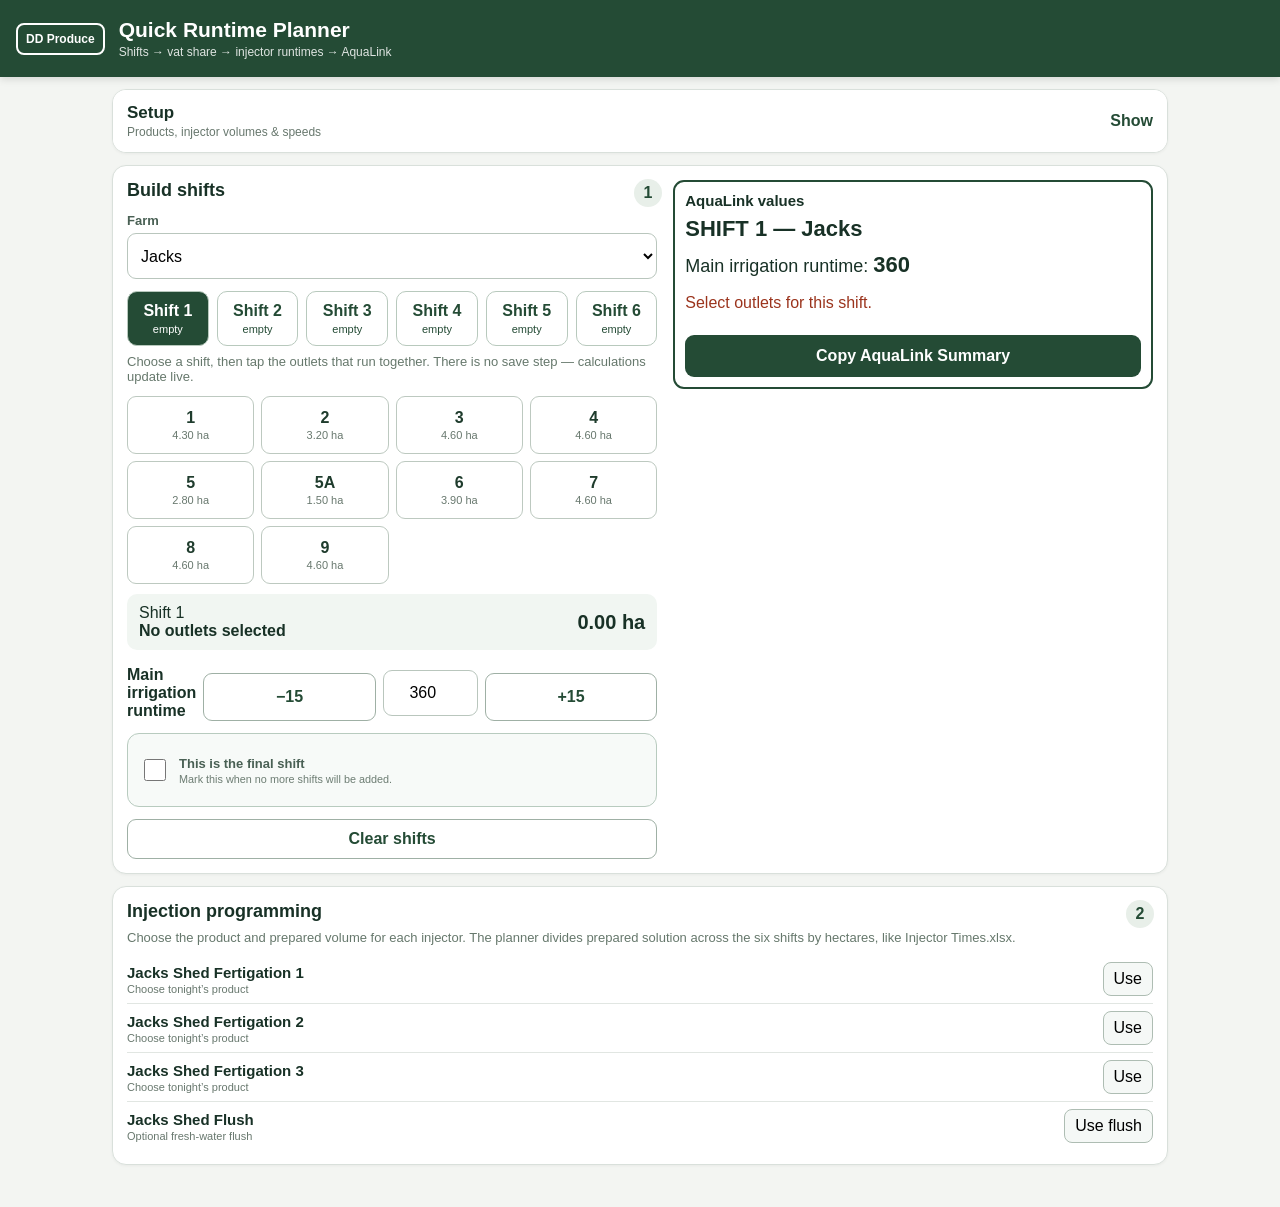
==== index.html @ 6bbe1c38 "Add files via upload" ====
<!doctype html><html lang="en"><head><meta charset="utf-8"><meta name="viewport" content="width=device-width,initial-scale=1,viewport-fit=cover"><meta name="theme-color" content="#244B35"><title>Quick Runtime Planner — Excel Shift Build 1</title><link rel="stylesheet" href="quick.css"></head><body>
<header><div class="brand">DD Produce</div><div><h1>Quick Runtime Planner</h1><p>Shifts → vat share → injector runtimes → AquaLink</p></div></header><main>
<section class="card setupCard"><button id="setupToggle" class="setupToggle"><span><strong>Setup</strong><small>Products, injector volumes & speeds</small></span><b>Show</b></button><div id="setupPanel" class="setupPanel"><div class="setupProducts"><h2>Products</h2><p class="hint">Add products once, then choose them on any injector.</p><div id="productSetup"></div><button id="addProduct" class="secondary">+ Add product</button></div><h2>Injectors</h2><p class="hint">Physical injector settings. Product can be changed for tonight without changing the injector.</p><div id="setupInjectors"></div></div></section>
<section class="card plannerCard"><div class="step">1</div><div class="outletPane"><h2>Build shifts</h2><label>Farm</label><select id="farm"></select><div id="shiftTabs" class="shiftTabs"></div><p class="hint">Choose a shift, then tap the outlets that run together. There is no save step — calculations update live.</p><div id="outlets" class="outlets"></div><div id="shiftSummary" class="shiftSummary"></div><div class="irrigationCtl"><b>Main irrigation runtime</b><button id="rtMinus" class="secondary">−15</button><input id="rtInput" type="number" min="0" step="15" value="360"><button id="rtPlus" class="secondary">+15</button></div><div class="finalShiftCtl"><label><input id="finalShiftCheck" type="checkbox"><span><b>This is the final shift</b><small id="finalShiftText">Mark this when no more shifts will be added.</small></span></label></div><button id="clearShifts" class="secondary" style="margin-top:12px">Clear shifts</button></div><aside class="inlineResult"><h3>AquaLink values</h3><div id="result"></div><button id="copy" class="primary">Copy AquaLink Summary</button></aside></section>
<section class="card"><div class="step">2</div><h2>Injection programming</h2><p class="hint">Choose the product and prepared volume for each injector. The planner divides prepared solution across the six shifts by hectares, like Injector Times.xlsx.</p><div id="injectors"></div><div id="injectionOrderBox" class="injectionOrderBox"></div></section>
</main><script src="quick.js"></script></body></html>
---- quick.css ----
*{box-sizing:border-box}body{margin:0;background:#f3f5f2;color:#183126;font-family:-apple-system,BlinkMacSystemFont,"Segoe UI",sans-serif;font-size:16px}header{background:#244b35;color:white;padding:18px max(16px,env(safe-area-inset-left));display:flex;gap:14px;align-items:center;position:sticky;top:0;z-index:5;box-shadow:0 2px 8px #0002}.brand{border:2px solid #fff;border-radius:8px;padding:7px 8px;font-weight:800;font-size:12px;white-space:nowrap}h1{font-size:21px;margin:0}header p{margin:3px 0 0;opacity:.85;font-size:12px}main{max-width:620px;margin:auto;padding:12px 12px calc(30px + env(safe-area-inset-bottom))}.card{background:white;border:1px solid #d9e0db;border-radius:14px;padding:14px;margin-bottom:12px;box-shadow:0 1px 3px #0000000c;position:relative}.step{position:absolute;right:13px;top:13px;width:28px;height:28px;border-radius:50%;display:grid;place-items:center;background:#e8efe9;color:#244b35;font-weight:800}.card h2{font-size:18px;margin:0 38px 12px 0}label{display:block;font-size:13px;font-weight:700;margin:8px 0 5px;color:#496054}select,input,button{font:inherit}select,input{width:100%;min-height:46px;border:1px solid #b9c6bd;border-radius:9px;background:#fff;padding:9px}.outlets{display:grid;grid-template-columns:repeat(4,1fr);gap:7px;margin-top:12px}.outlet{min-height:58px;border:1px solid #bdc9c0;background:#fff;border-radius:9px;padding:5px 2px;font-weight:800;color:#1f3c2d}.outlet small{display:block;font-size:11px;font-weight:500;color:#68786e;margin-top:2px}.outlet.on{background:#244b35;color:white;border-color:#244b35}.outlet.on small{color:#dbe6df}.total{margin-top:11px;background:#f0f5f1;border-radius:9px;padding:10px;display:grid;grid-template-columns:1fr minmax(180px,240px);gap:10px;align-items:center}.total>div:first-child{display:grid;grid-template-columns:1fr auto;gap:2px 8px}.total span{font-size:12px}.total strong{grid-row:2}.total b{grid-row:1/3;grid-column:2;align-self:center;font-size:18px}.runtimeCompact{border-left:1px solid #d5dfd8;padding-left:10px}.runtimeMini{display:grid;grid-template-columns:44px 1fr 44px;gap:4px;margin-top:3px}.runtimeMini select{min-height:38px;padding:5px}.runtimeMini button{border:1px solid #b9c6bd;background:#f7f9f7;border-radius:8px;font-weight:700;min-height:38px}.hint{font-size:13px;color:#66786c;margin:-4px 0 10px}.inj{border-top:1px solid #e1e6e2;padding:12px 0}.inj:first-child{border-top:0}.injHead{display:flex;justify-content:space-between;align-items:center;gap:10px}.injHead strong{font-size:16px}.toggle{width:auto;min-height:38px;padding:7px 12px;border:1px solid #aebdb3;background:#f5f8f6;border-radius:8px}.toggle.on{background:#244b35;color:#fff}.injBody{display:none}.inj.active .injBody{display:block}.two{display:grid;grid-template-columns:1fr 1fr;gap:8px}.calc{margin-top:9px;background:#f1f5f2;border-radius:9px;padding:10px;font-size:13px}.calc strong{font-size:17px}.warning{color:#9b341d}.result{border:2px solid #244b35}.aquaHead{font-size:17px;font-weight:800;margin-bottom:8px}.aquaLine{display:grid;grid-template-columns:1fr auto;gap:6px;padding:9px 0;border-top:1px solid #dce4de}.aquaLine:first-of-type{border-top:0}.aquaLine b{font-size:18px}.primary,.secondary{width:100%;min-height:48px;border-radius:9px;margin-top:9px;font-weight:800}.primary{background:#244b35;color:#fff;border:0}.secondary{background:#fff;color:#244b35;border:1px solid #9fb0a5}@media(max-width:390px){main{padding-left:8px;padding-right:8px}.card{padding:12px}.outlets{grid-template-columns:repeat(4,1fr);gap:5px}.total{grid-template-columns:1fr}.runtimeCompact{border-left:0;border-top:1px solid #d5dfd8;padding:8px 0 0}.two{grid-template-columns:1fr}}

.orderTitle{margin-top:10px;padding-top:10px;border-top:1px solid #dce4de;font-size:13px;font-weight:800;color:#496054}.orderRow{display:grid;grid-template-columns:28px 1fr 40px 40px;gap:6px;align-items:center;padding:6px 0}.orderRow>b{width:28px;height:28px;border-radius:50%;display:grid;place-items:center;background:#244b35;color:#fff}.orderRow span{font-weight:750}.orderRow small{display:block;font-size:11px;font-weight:500;color:#68786e;margin-top:1px}.orderRow button{min-height:38px;border:1px solid #b9c6bd;background:#f7f9f7;border-radius:8px;font-size:20px;font-weight:800;color:#244b35}.orderRow button:disabled{opacity:.25}

.aquaTable{width:100%;border-collapse:collapse;margin-top:8px}.aquaTable th,.aquaTable td{padding:9px 5px;border-top:1px solid #dce4de;text-align:left}.aquaTable th{font-size:12px;color:#66786c}.aquaTable td.num,.aquaTable th.num{text-align:right;font-weight:800}.aquaTable td.num{font-size:18px}.aquaTable small{display:block;color:#68786e;margin-top:2px}.aquaNote{font-size:12px;color:#66786c;margin:8px 0 0}
.setupCard{padding:0;overflow:hidden}.setupToggle{width:100%;border:0;background:#fff;padding:13px 14px;display:flex;justify-content:space-between;align-items:center;text-align:left;color:#183126}.setupToggle span{display:flex;flex-direction:column}.setupToggle strong{font-size:17px}.setupToggle small{font-size:12px;color:#68786e;margin-top:2px}.setupToggle b{color:#244b35}.setupPanel{display:none;border-top:1px solid #e1e6e2;padding:14px}.setupPanel.open{display:block}.setupInj{padding:10px 0;border-top:1px solid #e1e6e2}.setupInj:first-of-type{border-top:0}.setupInj>strong{font-size:15px}.setupInj input,.setupInj select{min-height:42px}.flushOnly .calc{color:#496054}.inj input[readonly]{background:#f2f5f2;color:#53665a}
.inlineResult{margin-top:10px;border:2px solid #244b35;border-radius:11px;padding:10px}.inlineResult h3{font-size:15px;margin:0 0 7px}.inlineResult .primary,.inlineResult .secondary{min-height:42px;margin-top:7px}.inlineResult .aquaTable td,.inlineResult .aquaTable th{padding:7px 4px}

/* Build 6: iPad split view + prepared-vat allocation */
.vatPlan{margin-top:10px;border:1px solid #d5dfd8;border-radius:10px;padding:10px;background:#f8faf8}.vatPlanHead{display:flex;justify-content:space-between;gap:10px;align-items:baseline}.vatPlanHead strong{font-size:14px}.vatPreparedSummary{font-size:12px;font-weight:700;color:#496054}.vatOutlets{display:grid;grid-template-columns:repeat(5,1fr);gap:5px;margin-top:8px}.vatOutlet{min-height:46px;border:1px solid #bdc9c0;background:#fff;border-radius:8px;font-weight:800;color:#1f3c2d;padding:4px 2px}.vatOutlet small{display:block;font-size:9px;font-weight:500;color:#68786e}.vatOutlet.on{background:#244b35;color:#fff;border-color:#244b35}.vatOutlet.on small{color:#dbe6df}.vatHelp{font-size:11px;color:#68786e;margin:7px 0 0}.outletPane>.secondary{min-height:40px;margin-top:8px}
@media(min-width:760px){main{max-width:1080px}.plannerCard{display:grid;grid-template-columns:minmax(0,1.05fr) minmax(360px,.95fr);gap:16px;align-items:start}.plannerCard .step{left:calc(50% - 6px);right:auto}.outletPane{min-width:0}.inlineResult{margin-top:0;position:sticky;top:92px;min-width:0}.inlineResult .aquaTable td.num{font-size:16px}.inlineResult .orderRow{grid-template-columns:28px 1fr 38px 38px}.outlets{grid-template-columns:repeat(4,1fr)}}
@media(max-width:520px){.vatOutlets{grid-template-columns:repeat(4,1fr)}}

/* Build 7: compact injector cards + working prepared-vat state */
.inj{padding:9px 0}.injHead strong{font-size:15px}.injBody{padding-top:4px}.injBody label{font-size:11px;margin:4px 0 3px}.injBody select,.injBody input{min-height:36px;padding:5px 8px;font-size:14px}.injBody .two{gap:6px}.injBody .calc{margin-top:6px;padding:7px 9px;line-height:1.3}.injBody .calc strong{font-size:15px}.injBody .calc span{font-size:11px;color:#68786e}.toggle{min-height:34px;padding:5px 10px}.vatPlan{padding:7px;margin-top:6px}.vatOutlets{margin-top:6px}.vatOutlet{min-height:40px}.vatOutlet.used{background:#dfe9e2;color:#244b35;border-color:#8fa99a}.vatOutlet.used small{color:#587064}.vatStatus{display:flex;flex-wrap:wrap;gap:5px 12px;margin-top:7px;font-size:11px;color:#496054}.vatActions{display:flex;gap:6px;margin-top:7px}.vatActions button{min-height:34px;border-radius:7px;border:1px solid #aebdb3;background:#fff;color:#244b35;font-size:12px;font-weight:700;padding:5px 8px}.vatActions .markUsed{background:#244b35;color:#fff}.vatHelp{margin-top:5px}.solutionWrap label{margin-top:5px}
@media(min-width:760px){.inj.active .injBody{display:grid;grid-template-columns:1fr 1fr;gap:5px 10px;align-items:start}.inj.active .injBody>.two{display:contents}.inj.active .injBody>.vatPlan,.inj.active .injBody>.solutionWrap,.inj.active .injBody>.calc{grid-column:1/-1}.inj.active .injBody>.two>div{min-width:0}.inj.active .injBody>.two>input[type=hidden]{display:none}.vatOutlets{grid-template-columns:repeat(6,1fr)}}
/* Build 8: ordered fertigation runs using Injector Times spreadsheet logic */
.runHint{margin-top:0}.addRun{min-height:42px;margin-top:9px}.runs{margin-top:10px}.runEmpty{margin:8px 0}.runRow{display:grid;grid-template-columns:28px 1fr 34px 34px 34px;gap:5px;align-items:center;padding:5px;border:1px solid #d8e1da;border-radius:9px;margin-bottom:5px;background:#fafcfa}.runRow.active{border:2px solid #244b35;background:#f2f7f3}.runRow>b{width:26px;height:26px;border-radius:50%;display:grid;place-items:center;background:#244b35;color:white}.runPick{border:0;background:transparent;text-align:left;color:#183126;padding:2px}.runPick span{display:block;font-weight:800}.runPick small{display:block;color:#68786e}.runMove,.runDelete{min-height:34px;border:1px solid #bdc9c0;border-radius:7px;background:#fff;color:#244b35;font-weight:800}.runDelete{font-size:20px}.runMove:disabled{opacity:.25}.runTotal{display:flex;justify-content:space-between;padding:7px 5px;font-size:13px;border-top:1px solid #d8e1da;margin-top:6px}.runFocus{background:#eef4ef;border-radius:8px;padding:8px;margin-bottom:7px}.runFocus strong,.runFocus span{display:block}.runFocus span{font-size:12px;color:#5d7064;margin-top:2px}.compactInj{padding:7px 0}.compactInj .injHead>div small{display:block;color:#68786e;font-size:11px;margin-top:1px}.compactInj.active .injBody{display:grid;grid-template-columns:repeat(4,1fr);gap:6px;align-items:end}.compactInj .injBody label{margin:0}.compactInj .calc{grid-column:1/-1;margin:0;padding:6px 8px}.setupGrid{display:grid;grid-template-columns:repeat(2,1fr);gap:6px}.setupGrid label{margin:3px 0}.setupGrid input{min-height:38px;padding:5px 7px}.plannerCard .total{grid-template-columns:1fr}.plannerCard .total>div:first-child{grid-template-columns:1fr auto}.plannerCard .total b{grid-row:1/3;grid-column:2}
@media(max-width:700px){.compactInj.active .injBody{grid-template-columns:1fr 1fr}.setupGrid{grid-template-columns:1fr}.runRow{grid-template-columns:26px 1fr 32px 32px 32px}.plannerCard{display:block}.inlineResult{margin-top:10px}}
/* Build 10.1 - per-run irrigation runtime */
.runRuntime{display:flex;align-items:center;gap:6px;margin-left:auto;padding-left:8px}
.runRuntime small{font-size:12px;color:#66766d;white-space:nowrap}
.runRuntime button{min-width:36px;height:36px;padding:0 8px;border:1px solid #bfd0c5;border-radius:9px;background:#fff;color:#1672df;font-weight:700;font-size:15px}
.runRuntime input{width:66px;height:36px;border:1px solid #bfd0c5;border-radius:9px;padding:0 7px;text-align:center;font-weight:700;font-size:15px}
.mainRuntimeLine{display:flex;justify-content:space-between;align-items:center;padding:10px 4px;border-bottom:1px solid #dbe4de;font-size:16px}
.mainRuntimeLine b{font-size:20px}
@media(max-width:700px){.runRow{flex-wrap:wrap}.runRuntime{width:100%;margin:5px 0 0 40px;padding:0}.runRuntime small{min-width:72px}}
/* Excel Shift Build 1 */
.shiftTabs{display:grid;grid-template-columns:repeat(6,1fr);gap:8px;margin:12px 0}.shiftTab{border:1px solid #b8c9bd;background:#fff;border-radius:10px;padding:10px 4px;font-weight:800;color:#244b35}.shiftTab.active{background:#244b35;color:#fff}.shiftTab small{display:block;font-size:11px;font-weight:500;margin-top:3px}.shiftSummary{margin:10px 0 14px;padding:10px 12px;border-radius:10px;background:#f1f6f2;display:flex;justify-content:space-between;gap:10px;align-items:center}.shiftSummary strong{display:block}.shiftSummary .ha{font-size:20px;font-weight:800}.irrigationCtl{display:flex;gap:7px;align-items:center;margin-top:10px}.irrigationCtl input{width:95px;text-align:center}.irrigationCtl button{min-width:48px}.productAmount small{display:block;color:#6c7b71;font-size:12px}.aquaSimple{width:100%;border-collapse:collapse;margin-top:12px}.aquaSimple th,.aquaSimple td{padding:12px 7px;border-bottom:1px solid #dbe3dd;text-align:left}.aquaSimple th:nth-child(3),.aquaSimple th:nth-child(4),.aquaSimple td:nth-child(3),.aquaSimple td:nth-child(4){text-align:right;white-space:nowrap}.aquaSimple th{font-size:13px}.aquaSimple td{font-size:16px}.aquaSimple .productAmount{font-size:14px}.shiftTitle{font-size:22px;font-weight:800;margin:4px 0}.mainIrr{font-size:18px;margin:10px 0 6px}.mainIrr b{font-size:22px}.setupProducts{border-bottom:1px solid #dbe3dd;margin-bottom:18px;padding-bottom:16px}.productRow{display:grid;grid-template-columns:2fr 1fr 1fr auto;gap:8px;align-items:end;margin:8px 0}.productRow input,.productRow select{width:100%}.deleteProduct{height:44px}.productSelect{width:100%}
@media(max-width:700px){.shiftTabs{grid-template-columns:repeat(3,1fr)}.productRow{grid-template-columns:1fr 1fr}.aquaSimple th,.aquaSimple td{padding:9px 4px;font-size:13px}.aquaSimple th{font-size:11px}.plannerCard{display:block}.inlineResult{margin-top:14px}}

/* Excel Shift Build 2 - user controlled injection order */
.injectionOrderBox{margin-top:12px;border-top:1px solid #dbe3dd;padding-top:10px}
.injectionOrderBox:empty{display:none}
.orderControlTitle{margin-bottom:5px}.orderControlTitle strong{display:block;font-size:15px}.orderControlTitle small{display:block;color:#68786e;font-size:11px;margin-top:2px}
.orderControlRow{display:grid;grid-template-columns:28px 1fr 38px 38px;gap:6px;align-items:center;padding:5px 0}
.orderControlRow>b{width:26px;height:26px;border-radius:50%;display:grid;place-items:center;background:#244b35;color:#fff}
.orderControlRow span{font-weight:800}.orderControlRow span small{display:block;font-weight:500;color:#68786e;font-size:11px}
.orderControlRow button{height:36px;border:1px solid #b9c6bd;background:#fff;border-radius:8px;color:#244b35;font-size:18px;font-weight:800}
.orderControlRow button:disabled{opacity:.25}

.finalShiftCtl{margin-top:12px;border:1px solid #b8cbbf;border-radius:12px;padding:10px 12px;background:#f7faf8}.finalShiftCtl label{display:flex;align-items:center;gap:10px;margin:0;cursor:pointer}.finalShiftCtl input{width:22px;height:22px;flex:0 0 auto}.finalShiftCtl span{display:flex;flex-direction:column;gap:2px}.finalShiftCtl small{font-weight:400;color:#6d7d73}.shiftTab.final{box-shadow:inset 0 0 0 2px #24583b}.shiftTab em{display:block;font-size:10px;font-style:normal;letter-spacing:.06em;margin-top:2px}
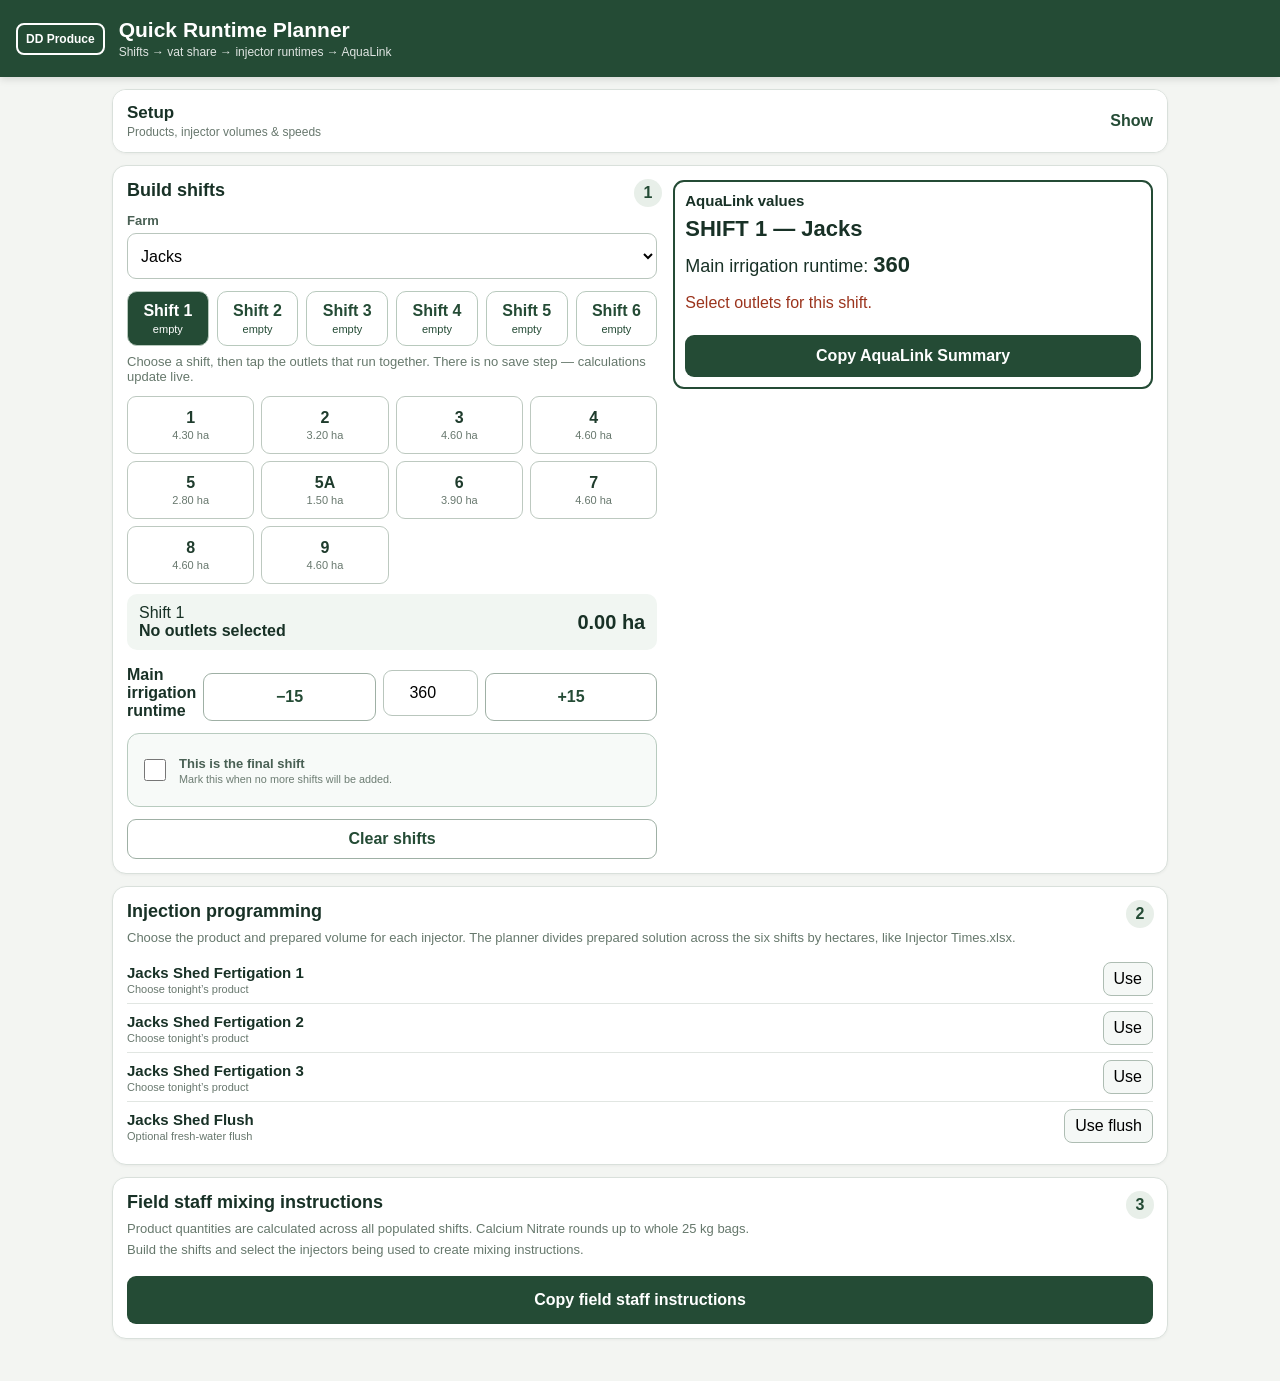
==== commit e89e6df8: "Add files via upload" ====
--- a/index.html
+++ b/index.html
@@ -1,6 +1,7 @@
-<!doctype html><html lang="en"><head><meta charset="utf-8"><meta name="viewport" content="width=device-width,initial-scale=1,viewport-fit=cover"><meta name="theme-color" content="#244B35"><title>Quick Runtime Planner — Excel Shift Build 1</title><link rel="stylesheet" href="quick.css"></head><body>
+<!doctype html><html lang="en"><head><meta charset="utf-8"><meta name="viewport" content="width=device-width,initial-scale=1,viewport-fit=cover"><meta name="theme-color" content="#244B35"><title>Quick Runtime Planner — Build 4</title><link rel="stylesheet" href="quick.css"></head><body>
 <header><div class="brand">DD Produce</div><div><h1>Quick Runtime Planner</h1><p>Shifts → vat share → injector runtimes → AquaLink</p></div></header><main>
 <section class="card setupCard"><button id="setupToggle" class="setupToggle"><span><strong>Setup</strong><small>Products, injector volumes & speeds</small></span><b>Show</b></button><div id="setupPanel" class="setupPanel"><div class="setupProducts"><h2>Products</h2><p class="hint">Add products once, then choose them on any injector.</p><div id="productSetup"></div><button id="addProduct" class="secondary">+ Add product</button></div><h2>Injectors</h2><p class="hint">Physical injector settings. Product can be changed for tonight without changing the injector.</p><div id="setupInjectors"></div></div></section>
 <section class="card plannerCard"><div class="step">1</div><div class="outletPane"><h2>Build shifts</h2><label>Farm</label><select id="farm"></select><div id="shiftTabs" class="shiftTabs"></div><p class="hint">Choose a shift, then tap the outlets that run together. There is no save step — calculations update live.</p><div id="outlets" class="outlets"></div><div id="shiftSummary" class="shiftSummary"></div><div class="irrigationCtl"><b>Main irrigation runtime</b><button id="rtMinus" class="secondary">−15</button><input id="rtInput" type="number" min="0" step="15" value="360"><button id="rtPlus" class="secondary">+15</button></div><div class="finalShiftCtl"><label><input id="finalShiftCheck" type="checkbox"><span><b>This is the final shift</b><small id="finalShiftText">Mark this when no more shifts will be added.</small></span></label></div><button id="clearShifts" class="secondary" style="margin-top:12px">Clear shifts</button></div><aside class="inlineResult"><h3>AquaLink values</h3><div id="result"></div><button id="copy" class="primary">Copy AquaLink Summary</button></aside></section>
 <section class="card"><div class="step">2</div><h2>Injection programming</h2><p class="hint">Choose the product and prepared volume for each injector. The planner divides prepared solution across the six shifts by hectares, like Injector Times.xlsx.</p><div id="injectors"></div><div id="injectionOrderBox" class="injectionOrderBox"></div></section>
+<section class="card fieldStaffCard"><div class="step">3</div><h2>Field staff mixing instructions</h2><p class="hint">Product quantities are calculated across all populated shifts. Calcium Nitrate rounds up to whole 25 kg bags.</p><div id="fieldStaffResult"></div><button id="copyFieldStaff" class="primary">Copy field staff instructions</button></section>
 </main><script src="quick.js"></script></body></html>
--- a/quick.css
+++ b/quick.css
@@ -40,3 +40,6 @@
 .orderControlRow button:disabled{opacity:.25}
 
 .finalShiftCtl{margin-top:12px;border:1px solid #b8cbbf;border-radius:12px;padding:10px 12px;background:#f7faf8}.finalShiftCtl label{display:flex;align-items:center;gap:10px;margin:0;cursor:pointer}.finalShiftCtl input{width:22px;height:22px;flex:0 0 auto}.finalShiftCtl span{display:flex;flex-direction:column;gap:2px}.finalShiftCtl small{font-weight:400;color:#6d7d73}.shiftTab.final{box-shadow:inset 0 0 0 2px #24583b}.shiftTab em{display:block;font-size:10px;font-style:normal;letter-spacing:.06em;margin-top:2px}
+
+/* Excel Shift Build 4 - field staff mixing instructions */
+.fieldStaffCard{margin-top:12px}.staffFarm{font-size:20px;font-weight:800;margin:2px 0 8px}.staffLine{display:grid;grid-template-columns:minmax(180px,1fr) minmax(220px,1fr);gap:14px;padding:10px 4px;border-top:1px solid #dbe3dd;align-items:center}.staffLine strong,.staffLine small{display:block}.staffLine small{color:#68786e;margin-top:2px}.staffLine>span:last-child{text-align:right}.staffLine>span:last-child small{font-size:11px}.staffOutlets{margin-top:10px;background:#f1f6f2;border-radius:9px;padding:10px}.staffOutlets b,.staffOutlets span{display:block}.staffOutlets span{margin-top:3px}.fieldStaffCard .primary{max-width:100%}@media(max-width:600px){.staffLine{grid-template-columns:1fr}.staffLine>span:last-child{text-align:left}}
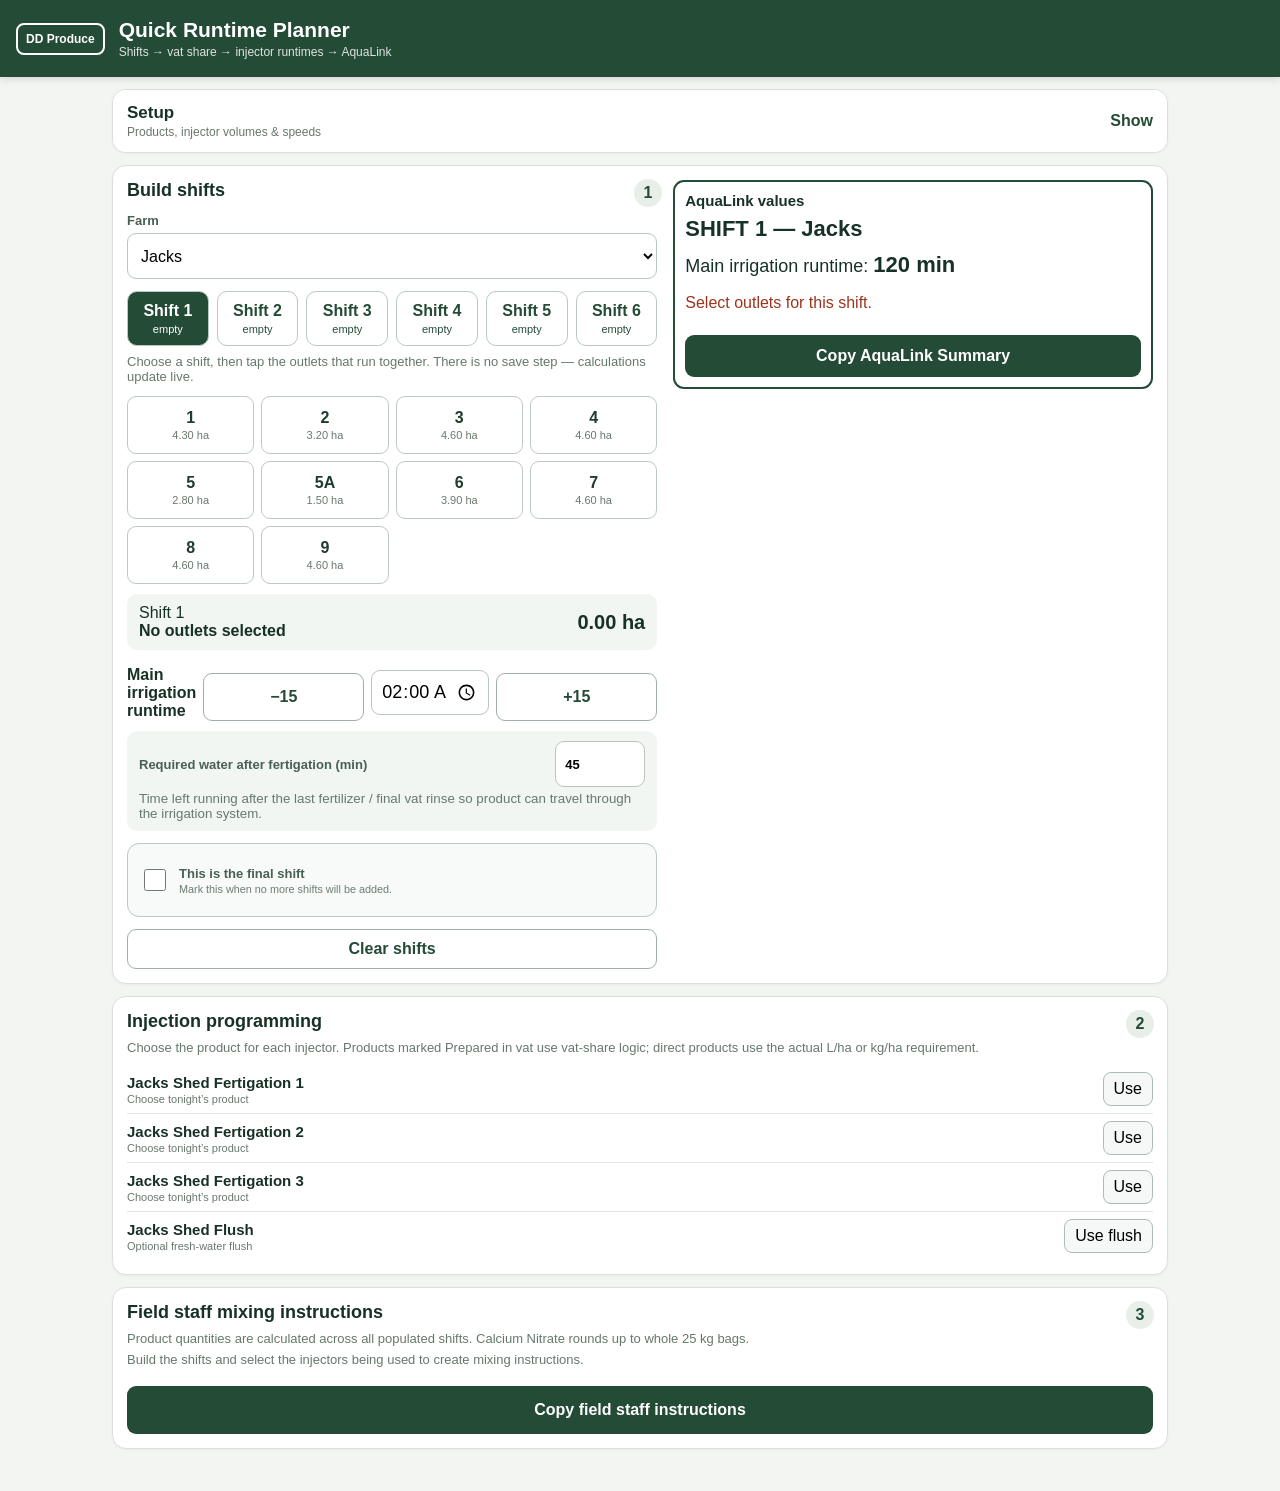
==== commit 24ac75df: "Add files via upload" ====
--- a/index.html
+++ b/index.html
@@ -1,7 +1,7 @@
-<!doctype html><html lang="en"><head><meta charset="utf-8"><meta name="viewport" content="width=device-width,initial-scale=1,viewport-fit=cover"><meta name="theme-color" content="#244B35"><title>Quick Runtime Planner — Build 4</title><link rel="stylesheet" href="quick.css"></head><body>
+<!doctype html><html lang="en"><head><meta charset="utf-8"><meta name="viewport" content="width=device-width,initial-scale=1,viewport-fit=cover"><meta name="theme-color" content="#244B35"><title>Quick Runtime Planner — Build 5</title><link rel="stylesheet" href="quick.css"></head><body>
 <header><div class="brand">DD Produce</div><div><h1>Quick Runtime Planner</h1><p>Shifts → vat share → injector runtimes → AquaLink</p></div></header><main>
 <section class="card setupCard"><button id="setupToggle" class="setupToggle"><span><strong>Setup</strong><small>Products, injector volumes & speeds</small></span><b>Show</b></button><div id="setupPanel" class="setupPanel"><div class="setupProducts"><h2>Products</h2><p class="hint">Add products once, then choose them on any injector.</p><div id="productSetup"></div><button id="addProduct" class="secondary">+ Add product</button></div><h2>Injectors</h2><p class="hint">Physical injector settings. Product can be changed for tonight without changing the injector.</p><div id="setupInjectors"></div></div></section>
-<section class="card plannerCard"><div class="step">1</div><div class="outletPane"><h2>Build shifts</h2><label>Farm</label><select id="farm"></select><div id="shiftTabs" class="shiftTabs"></div><p class="hint">Choose a shift, then tap the outlets that run together. There is no save step — calculations update live.</p><div id="outlets" class="outlets"></div><div id="shiftSummary" class="shiftSummary"></div><div class="irrigationCtl"><b>Main irrigation runtime</b><button id="rtMinus" class="secondary">−15</button><input id="rtInput" type="number" min="0" step="15" value="360"><button id="rtPlus" class="secondary">+15</button></div><div class="finalShiftCtl"><label><input id="finalShiftCheck" type="checkbox"><span><b>This is the final shift</b><small id="finalShiftText">Mark this when no more shifts will be added.</small></span></label></div><button id="clearShifts" class="secondary" style="margin-top:12px">Clear shifts</button></div><aside class="inlineResult"><h3>AquaLink values</h3><div id="result"></div><button id="copy" class="primary">Copy AquaLink Summary</button></aside></section>
-<section class="card"><div class="step">2</div><h2>Injection programming</h2><p class="hint">Choose the product and prepared volume for each injector. The planner divides prepared solution across the six shifts by hectares, like Injector Times.xlsx.</p><div id="injectors"></div><div id="injectionOrderBox" class="injectionOrderBox"></div></section>
+<section class="card plannerCard"><div class="step">1</div><div class="outletPane"><h2>Build shifts</h2><label>Farm</label><select id="farm"></select><div id="shiftTabs" class="shiftTabs"></div><p class="hint">Choose a shift, then tap the outlets that run together. There is no save step — calculations update live.</p><div id="outlets" class="outlets"></div><div id="shiftSummary" class="shiftSummary"></div><div class="irrigationCtl"><b>Main irrigation runtime</b><button id="rtMinus" class="secondary">−15</button><input id="rtInput" type="time" step="900" value="02:00"><button id="rtPlus" class="secondary">+15</button></div><div class="postWaterCtl"><label>Required water after fertigation (min)<input id="postWater" type="number" min="0" step="5" value="45"></label><small>Time left running after the last fertilizer / final vat rinse so product can travel through the irrigation system.</small></div><div class="finalShiftCtl"><label><input id="finalShiftCheck" type="checkbox"><span><b>This is the final shift</b><small id="finalShiftText">Mark this when no more shifts will be added.</small></span></label></div><button id="clearShifts" class="secondary" style="margin-top:12px">Clear shifts</button></div><aside class="inlineResult"><h3>AquaLink values</h3><div id="result"></div><button id="copy" class="primary">Copy AquaLink Summary</button></aside></section>
+<section class="card"><div class="step">2</div><h2>Injection programming</h2><p class="hint">Choose the product for each injector. Products marked Prepared in vat use vat-share logic; direct products use the actual L/ha or kg/ha requirement.</p><div id="injectors"></div><div id="injectionOrderBox" class="injectionOrderBox"></div></section>
 <section class="card fieldStaffCard"><div class="step">3</div><h2>Field staff mixing instructions</h2><p class="hint">Product quantities are calculated across all populated shifts. Calcium Nitrate rounds up to whole 25 kg bags.</p><div id="fieldStaffResult"></div><button id="copyFieldStaff" class="primary">Copy field staff instructions</button></section>
 </main><script src="quick.js"></script></body></html>
--- a/quick.css
+++ b/quick.css
@@ -43,3 +43,4 @@
 
 /* Excel Shift Build 4 - field staff mixing instructions */
 .fieldStaffCard{margin-top:12px}.staffFarm{font-size:20px;font-weight:800;margin:2px 0 8px}.staffLine{display:grid;grid-template-columns:minmax(180px,1fr) minmax(220px,1fr);gap:14px;padding:10px 4px;border-top:1px solid #dbe3dd;align-items:center}.staffLine strong,.staffLine small{display:block}.staffLine small{color:#68786e;margin-top:2px}.staffLine>span:last-child{text-align:right}.staffLine>span:last-child small{font-size:11px}.staffOutlets{margin-top:10px;background:#f1f6f2;border-radius:9px;padding:10px}.staffOutlets b,.staffOutlets span{display:block}.staffOutlets span{margin-top:3px}.fieldStaffCard .primary{max-width:100%}@media(max-width:600px){.staffLine{grid-template-columns:1fr}.staffLine>span:last-child{text-align:left}}
+.preparedCheck{display:flex!important;align-items:center;gap:8px;border:1px solid #c4d1c8;border-radius:9px;padding:7px 9px;min-height:44px}.preparedCheck input{width:20px!important;height:20px}.preparedCheck span{display:flex;flex-direction:column}.preparedCheck small{font-size:10px;color:#6c7b71}.directProduct .vatOnly,.directProduct .rinseField{display:none!important}.postWaterCtl{margin-top:10px;padding:10px 12px;border-radius:10px;background:#f1f6f2}.postWaterCtl label{display:flex;align-items:center;justify-content:space-between;gap:10px;margin:0;font-weight:700}.postWaterCtl input{width:90px}.postWaterCtl small{display:block;color:#68786e;margin-top:4px}.finishRule{margin:8px 0;font-size:14px}.finishOK{margin-top:10px;padding:8px 10px;border-radius:8px;background:#edf6ef;font-size:13px}.irrigationCtl input[type=time]{width:118px;min-height:44px;font-size:18px;text-align:center}
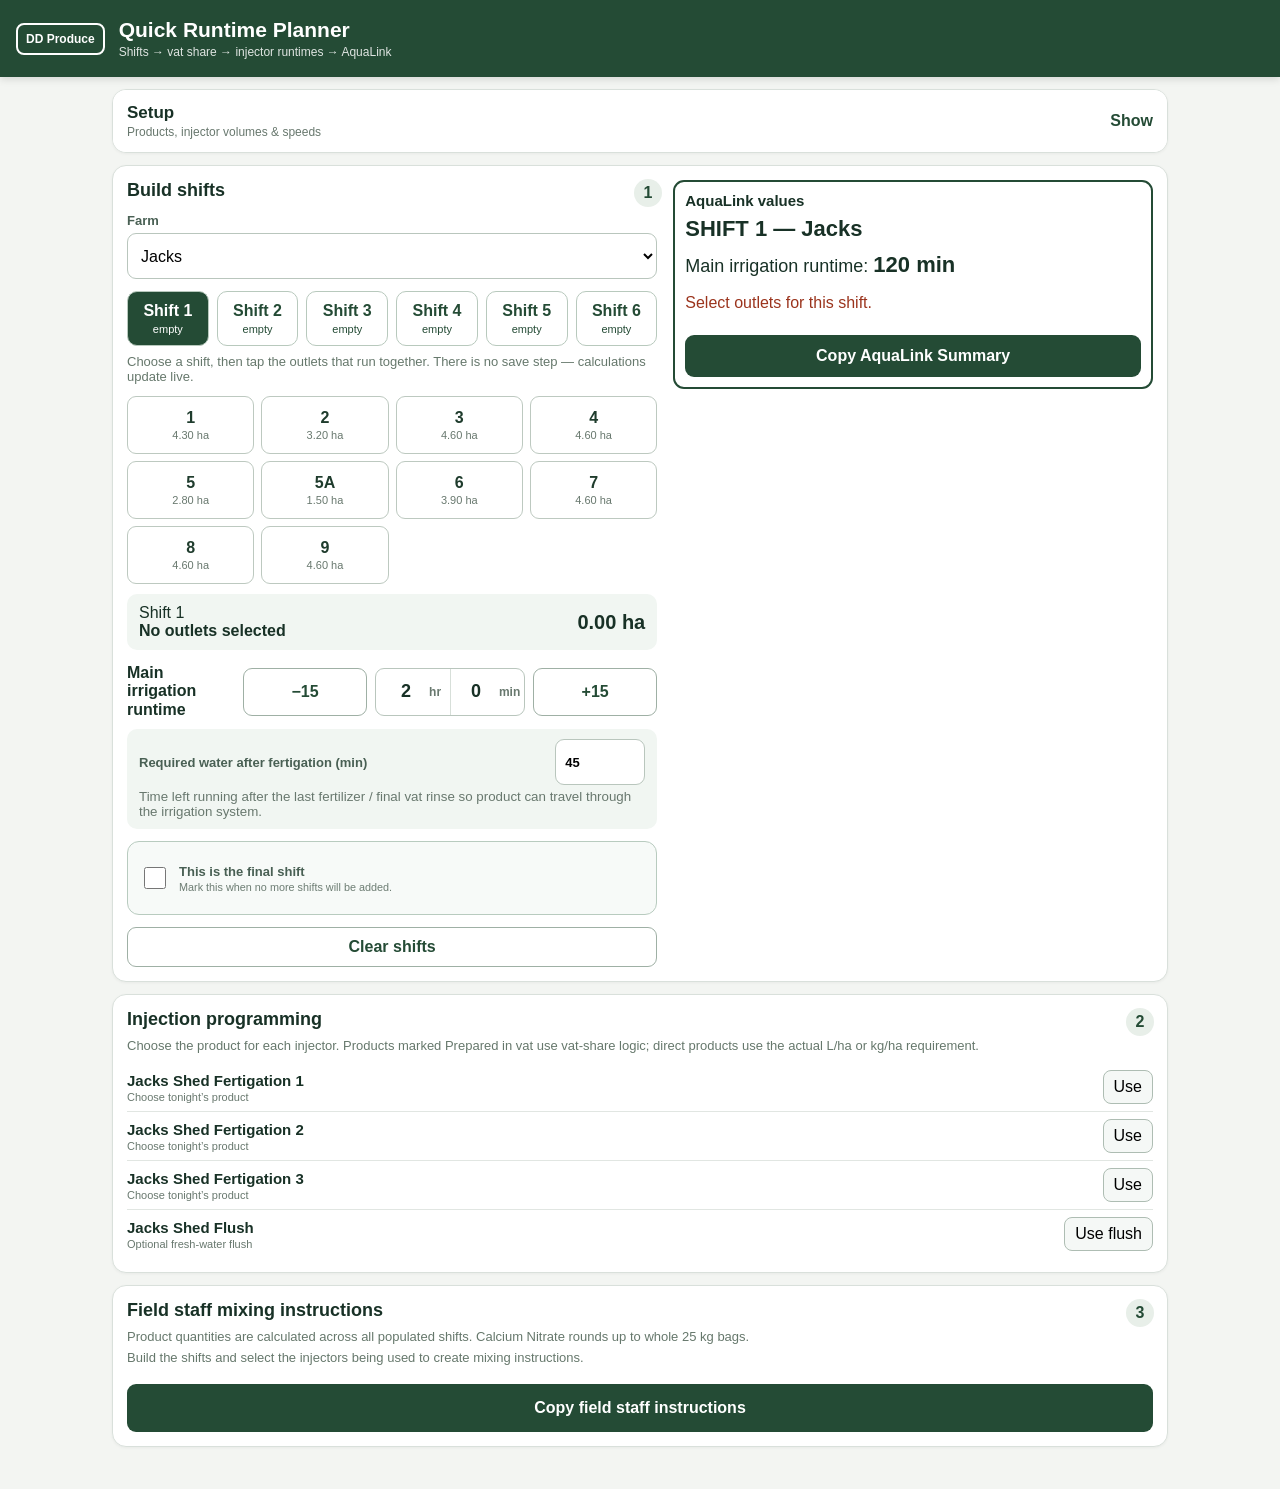
==== commit 35d83f94: "Add files via upload" ====
--- a/index.html
+++ b/index.html
@@ -1,7 +1,7 @@
-<!doctype html><html lang="en"><head><meta charset="utf-8"><meta name="viewport" content="width=device-width,initial-scale=1,viewport-fit=cover"><meta name="theme-color" content="#244B35"><title>Quick Runtime Planner — Build 5</title><link rel="stylesheet" href="quick.css"></head><body>
+<!doctype html><html lang="en"><head><meta charset="utf-8"><meta name="viewport" content="width=device-width,initial-scale=1,viewport-fit=cover"><meta name="theme-color" content="#244B35"><title>Quick Runtime Planner — Build 5.2</title><link rel="stylesheet" href="quick.css"></head><body>
 <header><div class="brand">DD Produce</div><div><h1>Quick Runtime Planner</h1><p>Shifts → vat share → injector runtimes → AquaLink</p></div></header><main>
 <section class="card setupCard"><button id="setupToggle" class="setupToggle"><span><strong>Setup</strong><small>Products, injector volumes & speeds</small></span><b>Show</b></button><div id="setupPanel" class="setupPanel"><div class="setupProducts"><h2>Products</h2><p class="hint">Add products once, then choose them on any injector.</p><div id="productSetup"></div><button id="addProduct" class="secondary">+ Add product</button></div><h2>Injectors</h2><p class="hint">Physical injector settings. Product can be changed for tonight without changing the injector.</p><div id="setupInjectors"></div></div></section>
-<section class="card plannerCard"><div class="step">1</div><div class="outletPane"><h2>Build shifts</h2><label>Farm</label><select id="farm"></select><div id="shiftTabs" class="shiftTabs"></div><p class="hint">Choose a shift, then tap the outlets that run together. There is no save step — calculations update live.</p><div id="outlets" class="outlets"></div><div id="shiftSummary" class="shiftSummary"></div><div class="irrigationCtl"><b>Main irrigation runtime</b><button id="rtMinus" class="secondary">−15</button><input id="rtInput" type="time" step="900" value="02:00"><button id="rtPlus" class="secondary">+15</button></div><div class="postWaterCtl"><label>Required water after fertigation (min)<input id="postWater" type="number" min="0" step="5" value="45"></label><small>Time left running after the last fertilizer / final vat rinse so product can travel through the irrigation system.</small></div><div class="finalShiftCtl"><label><input id="finalShiftCheck" type="checkbox"><span><b>This is the final shift</b><small id="finalShiftText">Mark this when no more shifts will be added.</small></span></label></div><button id="clearShifts" class="secondary" style="margin-top:12px">Clear shifts</button></div><aside class="inlineResult"><h3>AquaLink values</h3><div id="result"></div><button id="copy" class="primary">Copy AquaLink Summary</button></aside></section>
+<section class="card plannerCard"><div class="step">1</div><div class="outletPane"><h2>Build shifts</h2><label>Farm</label><select id="farm"></select><div id="shiftTabs" class="shiftTabs"></div><p class="hint">Choose a shift, then tap the outlets that run together. There is no save step — calculations update live.</p><div id="outlets" class="outlets"></div><div id="shiftSummary" class="shiftSummary"></div><div class="irrigationCtl"><b>Main irrigation runtime</b><button id="rtMinus" class="secondary">−15</button><div class="durationInput" aria-label="Irrigation duration"><label><input id="rtHours" type="number" inputmode="numeric" min="0" max="23" step="1" value="2"><span>hr</span></label><label><input id="rtMinutes" type="number" inputmode="numeric" min="0" max="59" step="1" value="0"><span>min</span></label></div><button id="rtPlus" class="secondary">+15</button></div><div class="postWaterCtl"><label>Required water after fertigation (min)<input id="postWater" type="number" min="0" step="5" value="45"></label><small>Time left running after the last fertilizer / final vat rinse so product can travel through the irrigation system.</small></div><div class="finalShiftCtl"><label><input id="finalShiftCheck" type="checkbox"><span><b>This is the final shift</b><small id="finalShiftText">Mark this when no more shifts will be added.</small></span></label></div><button id="clearShifts" class="secondary" style="margin-top:12px">Clear shifts</button></div><aside class="inlineResult"><h3>AquaLink values</h3><div id="result"></div><button id="copy" class="primary">Copy AquaLink Summary</button></aside></section>
 <section class="card"><div class="step">2</div><h2>Injection programming</h2><p class="hint">Choose the product for each injector. Products marked Prepared in vat use vat-share logic; direct products use the actual L/ha or kg/ha requirement.</p><div id="injectors"></div><div id="injectionOrderBox" class="injectionOrderBox"></div></section>
 <section class="card fieldStaffCard"><div class="step">3</div><h2>Field staff mixing instructions</h2><p class="hint">Product quantities are calculated across all populated shifts. Calcium Nitrate rounds up to whole 25 kg bags.</p><div id="fieldStaffResult"></div><button id="copyFieldStaff" class="primary">Copy field staff instructions</button></section>
 </main><script src="quick.js"></script></body></html>
--- a/quick.css
+++ b/quick.css
@@ -44,3 +44,49 @@
 /* Excel Shift Build 4 - field staff mixing instructions */
 .fieldStaffCard{margin-top:12px}.staffFarm{font-size:20px;font-weight:800;margin:2px 0 8px}.staffLine{display:grid;grid-template-columns:minmax(180px,1fr) minmax(220px,1fr);gap:14px;padding:10px 4px;border-top:1px solid #dbe3dd;align-items:center}.staffLine strong,.staffLine small{display:block}.staffLine small{color:#68786e;margin-top:2px}.staffLine>span:last-child{text-align:right}.staffLine>span:last-child small{font-size:11px}.staffOutlets{margin-top:10px;background:#f1f6f2;border-radius:9px;padding:10px}.staffOutlets b,.staffOutlets span{display:block}.staffOutlets span{margin-top:3px}.fieldStaffCard .primary{max-width:100%}@media(max-width:600px){.staffLine{grid-template-columns:1fr}.staffLine>span:last-child{text-align:left}}
 .preparedCheck{display:flex!important;align-items:center;gap:8px;border:1px solid #c4d1c8;border-radius:9px;padding:7px 9px;min-height:44px}.preparedCheck input{width:20px!important;height:20px}.preparedCheck span{display:flex;flex-direction:column}.preparedCheck small{font-size:10px;color:#6c7b71}.directProduct .vatOnly,.directProduct .rinseField{display:none!important}.postWaterCtl{margin-top:10px;padding:10px 12px;border-radius:10px;background:#f1f6f2}.postWaterCtl label{display:flex;align-items:center;justify-content:space-between;gap:10px;margin:0;font-weight:700}.postWaterCtl input{width:90px}.postWaterCtl small{display:block;color:#68786e;margin-top:4px}.finishRule{margin:8px 0;font-size:14px}.finishOK{margin-top:10px;padding:8px 10px;border-radius:8px;background:#edf6ef;font-size:13px}.irrigationCtl input[type=time]{width:118px;min-height:44px;font-size:18px;text-align:center}
+
+/* Build 5.2 — compact setup + true irrigation duration (not time of day) */
+.irrigationCtl{display:grid;grid-template-columns:minmax(92px,1fr) minmax(92px,1.15fr) minmax(150px,1.25fr) minmax(92px,1.15fr);gap:8px;align-items:center}
+.irrigationCtl>b{line-height:1.15}
+.irrigationCtl .secondary{margin:0;min-height:48px}
+.durationInput{display:grid;grid-template-columns:1fr 1fr;border:1px solid #b9c6bd;border-radius:9px;background:#fff;overflow:hidden;min-height:48px}
+.durationInput label{margin:0;display:flex;align-items:center;justify-content:center;gap:3px;color:#183126;min-width:0}
+.durationInput label+label{border-left:1px solid #d7dfd9}
+.durationInput input{border:0;border-radius:0;padding:5px 0 5px 5px;min-height:46px;width:2.5em;text-align:right;font-size:18px;font-weight:800;background:transparent;color:#183126}
+.durationInput input:focus{outline:2px solid #5aa4e8;outline-offset:-2px}
+.durationInput span{font-size:12px;font-weight:800;color:#68786e;margin-right:4px}
+
+/* Product setup: use the width instead of tall stacked cards */
+.productRow{grid-template-columns:minmax(170px,2fr) minmax(90px,.8fr) minmax(105px,.9fr) minmax(170px,1.25fr) 44px;gap:8px;align-items:end;margin:5px 0;padding:5px 0;border-bottom:1px solid #edf1ee}
+.productRow:last-child{border-bottom:0}
+.productRow label{margin:2px 0}
+.productRow input,.productRow select{min-height:40px;padding:6px 8px}
+.productRow .preparedCheck{min-height:40px;padding:5px 8px;margin:2px 0}
+.productRow .preparedCheck span b{font-size:13px}
+.productRow .preparedCheck small{line-height:1.1}
+.productRow .deleteProduct{width:44px;height:40px;min-height:40px;margin:2px 0 0;padding:0}
+.setupProducts{margin-bottom:12px;padding-bottom:10px}
+.setupProducts .secondary{min-height:40px;margin-top:6px}
+
+@media(max-width:700px){
+  .productRow{grid-template-columns:minmax(0,1.5fr) minmax(78px,.7fr) minmax(90px,.8fr);gap:6px;padding:7px 0}
+  .productRow .preparedCheck{grid-column:1/3}
+  .productRow .deleteProduct{grid-column:3;grid-row:2;width:100%}
+  .irrigationCtl{grid-template-columns:1fr minmax(128px,1.2fr) 1fr;gap:7px}
+  .irrigationCtl>b{grid-column:1/-1;margin-bottom:0}
+}
+@media(max-width:430px){
+  .setupPanel{padding:10px}
+  .setupProducts h2{margin-bottom:7px}
+  .setupProducts .hint{margin-bottom:5px}
+  .productRow{grid-template-columns:minmax(0,1fr) minmax(74px,.58fr);gap:5px}
+  .productRow label:nth-child(1){grid-column:1}
+  .productRow label:nth-child(2){grid-column:2}
+  .productRow label:nth-child(3){grid-column:1}
+  .productRow .preparedCheck{grid-column:2;margin:2px 0;align-self:stretch}
+  .productRow .preparedCheck small{display:none}
+  .productRow .deleteProduct{grid-column:1/-1;grid-row:auto;height:34px;min-height:34px}
+  .irrigationCtl{grid-template-columns:minmax(82px,1fr) minmax(130px,1.2fr) minmax(82px,1fr)}
+  .irrigationCtl .secondary{min-width:0;padding:7px 4px}
+  .durationInput input{font-size:17px;width:2.25em}
+}
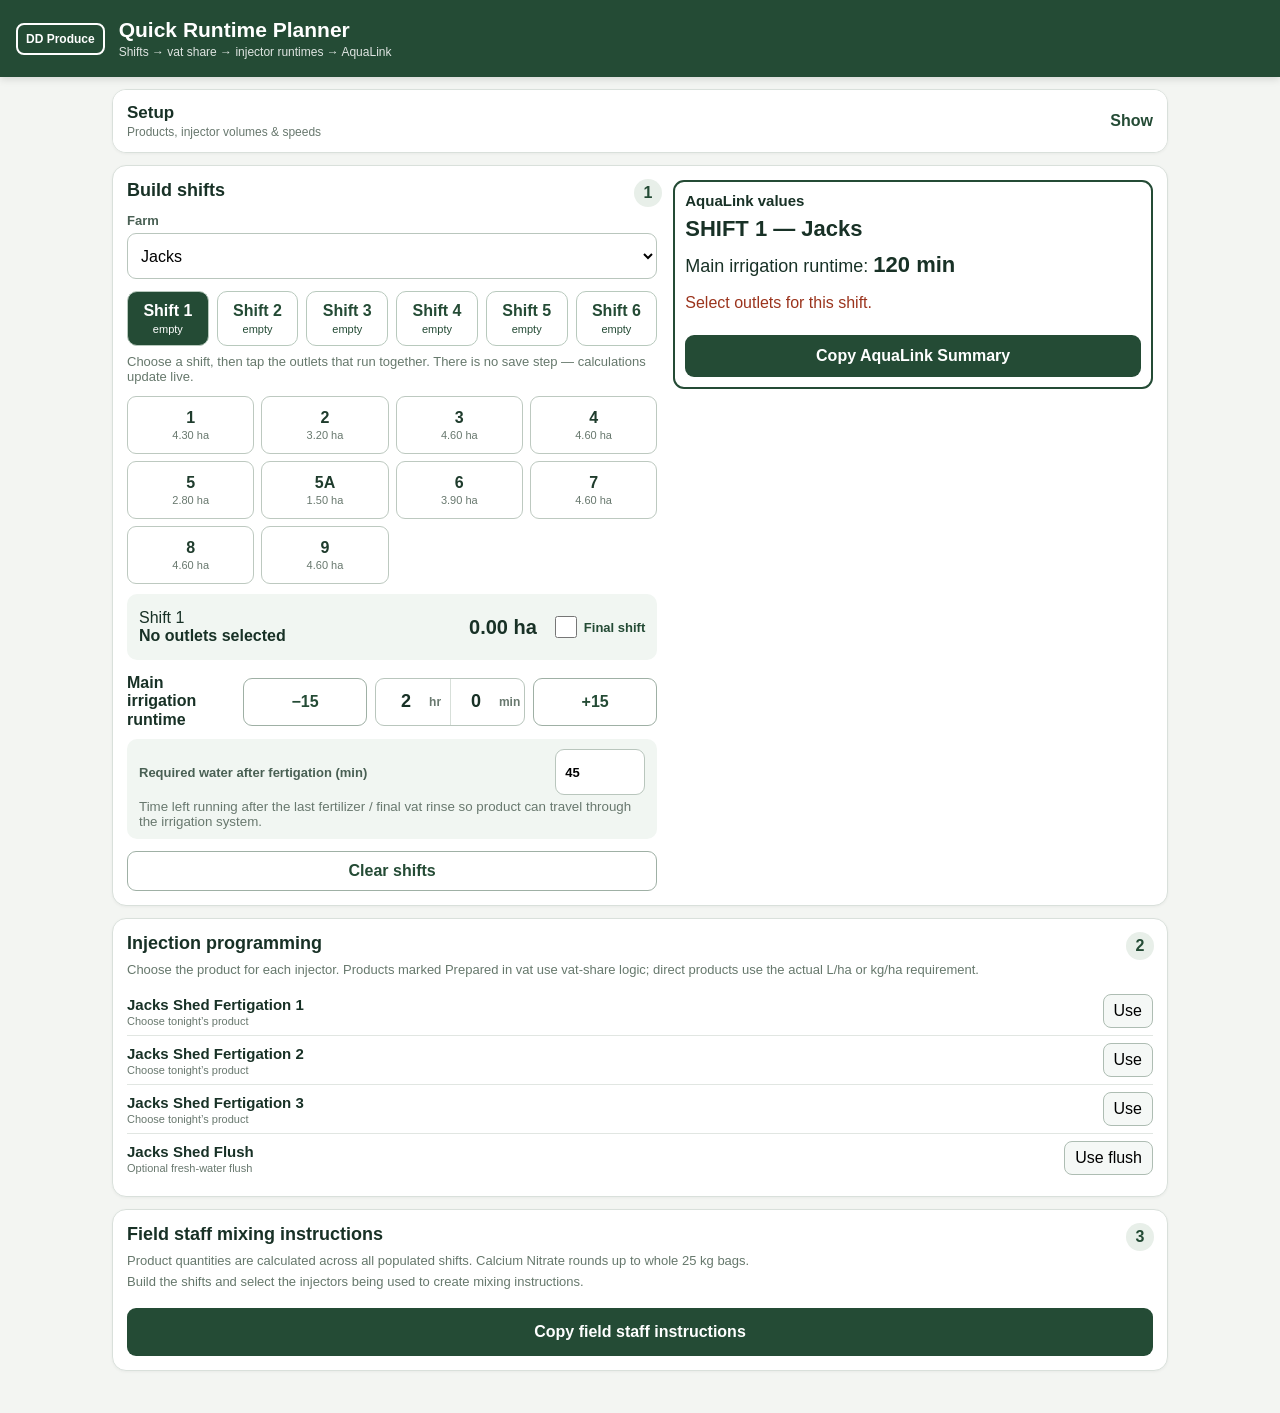
==== commit 2b5d0590: "Add files via upload" ====
--- a/index.html
+++ b/index.html
@@ -1,7 +1,7 @@
 <!doctype html><html lang="en"><head><meta charset="utf-8"><meta name="viewport" content="width=device-width,initial-scale=1,viewport-fit=cover"><meta name="theme-color" content="#244B35"><title>Quick Runtime Planner — Build 5.2</title><link rel="stylesheet" href="quick.css"></head><body>
 <header><div class="brand">DD Produce</div><div><h1>Quick Runtime Planner</h1><p>Shifts → vat share → injector runtimes → AquaLink</p></div></header><main>
 <section class="card setupCard"><button id="setupToggle" class="setupToggle"><span><strong>Setup</strong><small>Products, injector volumes & speeds</small></span><b>Show</b></button><div id="setupPanel" class="setupPanel"><div class="setupProducts"><h2>Products</h2><p class="hint">Add products once, then choose them on any injector.</p><div id="productSetup"></div><button id="addProduct" class="secondary">+ Add product</button></div><h2>Injectors</h2><p class="hint">Physical injector settings. Product can be changed for tonight without changing the injector.</p><div id="setupInjectors"></div></div></section>
-<section class="card plannerCard"><div class="step">1</div><div class="outletPane"><h2>Build shifts</h2><label>Farm</label><select id="farm"></select><div id="shiftTabs" class="shiftTabs"></div><p class="hint">Choose a shift, then tap the outlets that run together. There is no save step — calculations update live.</p><div id="outlets" class="outlets"></div><div id="shiftSummary" class="shiftSummary"></div><div class="irrigationCtl"><b>Main irrigation runtime</b><button id="rtMinus" class="secondary">−15</button><div class="durationInput" aria-label="Irrigation duration"><label><input id="rtHours" type="number" inputmode="numeric" min="0" max="23" step="1" value="2"><span>hr</span></label><label><input id="rtMinutes" type="number" inputmode="numeric" min="0" max="59" step="1" value="0"><span>min</span></label></div><button id="rtPlus" class="secondary">+15</button></div><div class="postWaterCtl"><label>Required water after fertigation (min)<input id="postWater" type="number" min="0" step="5" value="45"></label><small>Time left running after the last fertilizer / final vat rinse so product can travel through the irrigation system.</small></div><div class="finalShiftCtl"><label><input id="finalShiftCheck" type="checkbox"><span><b>This is the final shift</b><small id="finalShiftText">Mark this when no more shifts will be added.</small></span></label></div><button id="clearShifts" class="secondary" style="margin-top:12px">Clear shifts</button></div><aside class="inlineResult"><h3>AquaLink values</h3><div id="result"></div><button id="copy" class="primary">Copy AquaLink Summary</button></aside></section>
+<section class="card plannerCard"><div class="step">1</div><div class="outletPane"><h2>Build shifts</h2><label>Farm</label><select id="farm"></select><div id="shiftTabs" class="shiftTabs"></div><p class="hint">Choose a shift, then tap the outlets that run together. There is no save step — calculations update live.</p><div id="outlets" class="outlets"></div><div id="shiftSummary" class="shiftSummary"></div><div class="irrigationCtl"><b>Main irrigation runtime</b><button id="rtMinus" class="secondary">−15</button><div class="durationInput" aria-label="Irrigation duration"><label><input id="rtHours" type="number" inputmode="numeric" min="0" max="23" step="1" value="2"><span>hr</span></label><label><input id="rtMinutes" type="number" inputmode="numeric" min="0" max="59" step="1" value="0"><span>min</span></label></div><button id="rtPlus" class="secondary">+15</button></div><div class="postWaterCtl"><label>Required water after fertigation (min)<input id="postWater" type="number" min="0" step="5" value="45"></label><small>Time left running after the last fertilizer / final vat rinse so product can travel through the irrigation system.</small></div><button id="clearShifts" class="secondary" style="margin-top:12px">Clear shifts</button></div><aside class="inlineResult"><h3>AquaLink values</h3><div id="result"></div><button id="copy" class="primary">Copy AquaLink Summary</button></aside></section>
 <section class="card"><div class="step">2</div><h2>Injection programming</h2><p class="hint">Choose the product for each injector. Products marked Prepared in vat use vat-share logic; direct products use the actual L/ha or kg/ha requirement.</p><div id="injectors"></div><div id="injectionOrderBox" class="injectionOrderBox"></div></section>
 <section class="card fieldStaffCard"><div class="step">3</div><h2>Field staff mixing instructions</h2><p class="hint">Product quantities are calculated across all populated shifts. Calcium Nitrate rounds up to whole 25 kg bags.</p><div id="fieldStaffResult"></div><button id="copyFieldStaff" class="primary">Copy field staff instructions</button></section>
 </main><script src="quick.js"></script></body></html>
--- a/quick.css
+++ b/quick.css
@@ -90,3 +90,10 @@
   .irrigationCtl .secondary{min-width:0;padding:7px 4px}
   .durationInput input{font-size:17px;width:2.25em}
 }
+
+/* Build 5.3 — compact final-shift control in shift summary */
+.shiftSummaryActions{display:flex;align-items:center;justify-content:flex-end;gap:18px;margin-left:auto}
+.finalShiftInline{display:flex!important;align-items:center;gap:7px;margin:0!important;white-space:nowrap;font-weight:800;color:#244b35;cursor:pointer}
+.finalShiftInline input{width:22px!important;height:22px!important;margin:0;flex:0 0 auto}
+@media(max-width:600px){.shiftSummary{align-items:center}.shiftSummaryActions{gap:10px}.shiftSummary .ha{font-size:17px}.finalShiftInline span{font-size:13px}}
+@media(max-width:390px){.shiftSummary{gap:6px;padding:9px}.shiftSummaryActions{gap:7px}.finalShiftInline span{font-size:12px}.finalShiftInline input{width:20px!important;height:20px!important}}
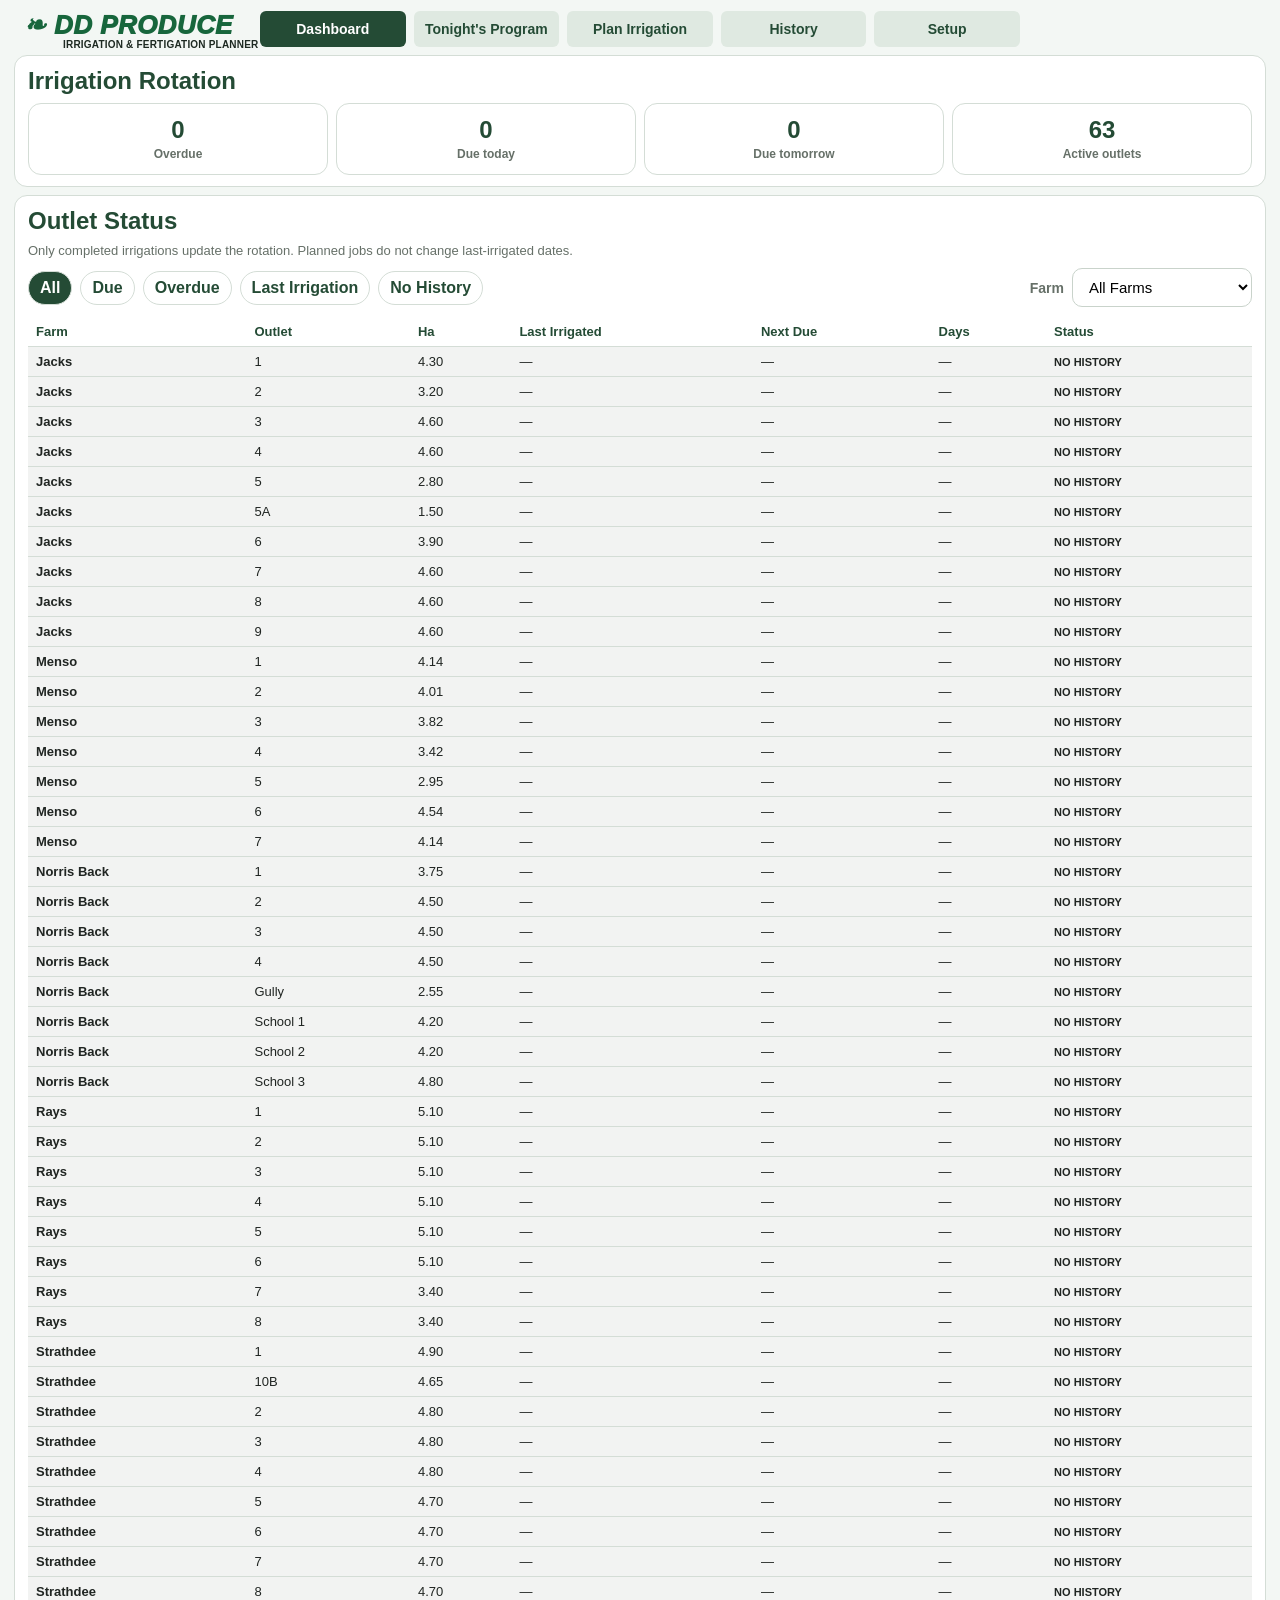
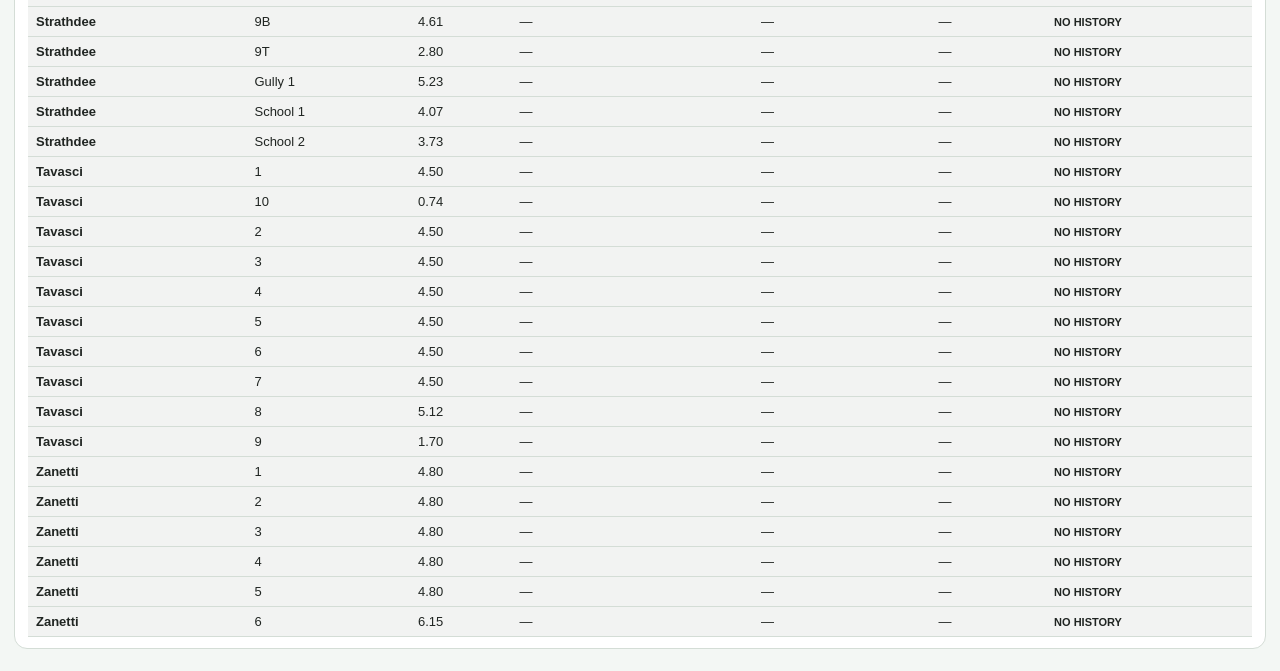
==== commit 65de9755: "Add files via upload" ====
--- a/index.html
+++ b/index.html
@@ -1,7 +1,173 @@
-<!doctype html><html lang="en"><head><meta charset="utf-8"><meta name="viewport" content="width=device-width,initial-scale=1,viewport-fit=cover"><meta name="theme-color" content="#244B35"><title>Quick Runtime Planner — Build 5.2</title><link rel="stylesheet" href="quick.css"></head><body>
-<header><div class="brand">DD Produce</div><div><h1>Quick Runtime Planner</h1><p>Shifts → vat share → injector runtimes → AquaLink</p></div></header><main>
-<section class="card setupCard"><button id="setupToggle" class="setupToggle"><span><strong>Setup</strong><small>Products, injector volumes & speeds</small></span><b>Show</b></button><div id="setupPanel" class="setupPanel"><div class="setupProducts"><h2>Products</h2><p class="hint">Add products once, then choose them on any injector.</p><div id="productSetup"></div><button id="addProduct" class="secondary">+ Add product</button></div><h2>Injectors</h2><p class="hint">Physical injector settings. Product can be changed for tonight without changing the injector.</p><div id="setupInjectors"></div></div></section>
-<section class="card plannerCard"><div class="step">1</div><div class="outletPane"><h2>Build shifts</h2><label>Farm</label><select id="farm"></select><div id="shiftTabs" class="shiftTabs"></div><p class="hint">Choose a shift, then tap the outlets that run together. There is no save step — calculations update live.</p><div id="outlets" class="outlets"></div><div id="shiftSummary" class="shiftSummary"></div><div class="irrigationCtl"><b>Main irrigation runtime</b><button id="rtMinus" class="secondary">−15</button><div class="durationInput" aria-label="Irrigation duration"><label><input id="rtHours" type="number" inputmode="numeric" min="0" max="23" step="1" value="2"><span>hr</span></label><label><input id="rtMinutes" type="number" inputmode="numeric" min="0" max="59" step="1" value="0"><span>min</span></label></div><button id="rtPlus" class="secondary">+15</button></div><div class="postWaterCtl"><label>Required water after fertigation (min)<input id="postWater" type="number" min="0" step="5" value="45"></label><small>Time left running after the last fertilizer / final vat rinse so product can travel through the irrigation system.</small></div><button id="clearShifts" class="secondary" style="margin-top:12px">Clear shifts</button></div><aside class="inlineResult"><h3>AquaLink values</h3><div id="result"></div><button id="copy" class="primary">Copy AquaLink Summary</button></aside></section>
-<section class="card"><div class="step">2</div><h2>Injection programming</h2><p class="hint">Choose the product for each injector. Products marked Prepared in vat use vat-share logic; direct products use the actual L/ha or kg/ha requirement.</p><div id="injectors"></div><div id="injectionOrderBox" class="injectionOrderBox"></div></section>
-<section class="card fieldStaffCard"><div class="step">3</div><h2>Field staff mixing instructions</h2><p class="hint">Product quantities are calculated across all populated shifts. Calcium Nitrate rounds up to whole 25 kg bags.</p><div id="fieldStaffResult"></div><button id="copyFieldStaff" class="primary">Copy field staff instructions</button></section>
-</main><script src="quick.js"></script></body></html>
+<!doctype html>
+<html lang="en">
+<head>
+<!-- UI Branding Polish — Pass 1 -->
+<meta charset="utf-8">
+<meta name="viewport" content="width=device-width,initial-scale=1,viewport-fit=cover">
+<meta name="theme-color" content="#244B35">
+<title>Irrigation & Fertigation Planner</title>
+<link rel="stylesheet" href="styles.css?v=build12">
+
+
+<style id="rapidIntegrationBuild1">
+#new.rapidIntegrationPage > :not(.rapidIntegrationShell){display:none!important}
+.rapidIntegrationShell{display:block!important}
+.rapidIntegrationHead{display:flex;justify-content:space-between;align-items:center;gap:12px;margin:0 0 10px;padding:12px 16px;background:#fff;border:1px solid #d7e1da;border-radius:14px}
+.rapidIntegrationHead h2{margin:0;color:#244b35}.rapidIntegrationHead p{margin:3px 0 0;color:#66766d;font-size:13px}.rapidIntegrationHead span{white-space:nowrap;background:#edf5ef;color:#244b35;border-radius:999px;padding:7px 10px;font-size:12px;font-weight:800}
+.rapidPlannerFrame{display:block;width:100%;height:1800px;border:0;border-radius:14px;background:#f5f7f5}
+@media(max-width:700px){.rapidIntegrationHead{align-items:flex-start;flex-direction:column}.rapidPlannerFrame{height:2200px}}
+</style>
+</head>
+<body>
+<div class="app">
+<section class="hero"><div class="heroBrand"><div class="brandLogoSlot" aria-label="DD Produce branding"><span>DD Produce</span></div><div class="heroCopy"><h1>Irrigation & Fertigation Planner</h1><p>Plan irrigation and fertigation, calculate whole-minute injector runtimes and linked preflows, prepare mixed fertilizer vats, then enter the program into AquaLink.</p></div></div><div class="status"><span id="network" class="pill on">● Online</span><span class="pill local">Plans and records save locally first</span></div></section>
+<nav class="tabs"><button class="active" data-page="dashboard">Dashboard</button><button data-page="tonight">Tonight's Program</button><button data-page="new">Plan Irrigation</button><button data-page="history">History</button><button data-page="setup">Setup</button></nav>
+
+<section id="dashboard" class="page active"><div class="card"><h2>Irrigation Rotation</h2><div id="stats" class="stats"></div></div><div class="card"><h2>Outlet Status</h2><div class="muted" style="margin-bottom:10px">Only completed irrigations update the rotation. Planned jobs do not change last-irrigated dates.</div><div class="statusFilterBar"><div class="statusFilters" id="statusFilters"><button data-filter="all" class="active">All</button><button data-filter="due">Due</button><button data-filter="overdue">Overdue</button><button data-filter="last">Last Irrigation</button><button data-filter="none">No History</button></div><div class="farmFilter"><label for="statusFarmFilter">Farm</label><select id="statusFarmFilter"><option value="all">All Farms</option></select></div></div><div class="compactWrap"><table class="compactTable"><thead id="statusHead"><tr><th>Farm</th><th>Outlet</th><th>Ha</th><th>Last Irrigated</th><th>Next Due</th><th>Days</th><th>Status</th></tr></thead><tbody id="statusBody"></tbody></table></div></div></section>
+
+<section id="tonight" class="page"><div class="card"><div class="planHeader"><div><h2>Night Irrigation Plan</h2><div class="muted">The first job defaults to 6:00 PM. Later jobs on the same pump system are suggested after the previous job finishes.</div></div><div><label>Night plan date</label><input id="planViewDate" type="date"></div></div></div>
+<div class="card">
+  <h2>Night Programs</h2>
+  <div class="muted">Jobs saved as part of the same farm program are grouped here in the order you planned them.</div>
+  <div id="programList" class="programList"></div>
+</div>
+<div class="card"><h2>Injection Product / Vat Summary</h2><div id="fertSummary" class="fertSummary"></div></div><div class="card fieldInstructionsCard"><div class="fieldInstructionsHead"><div><h2>Field Staff Fertilizer Instructions</h2><p class="muted">Simple product quantities for mixing and pump-site preparation. Copy and paste into a text message.</p></div><button id="copyFieldInstructions" class="primary">Copy Fertilizer Instructions</button></div><pre id="fieldInstructionsText" class="fieldInstructionsText"></pre></div><div class="card"><h2>AquaLink Programming View</h2><p class="muted">Copy each job into AquaLink. Injectors are shown in the sequence selected for that job, with the final whole-minute Runtime and Preflow values.</p><div class="btns"><button id="copyProgram" class="secondary">Copy Programming Summary</button><button id="viewProgramTime" class="primary">View by Time</button><button id="viewProgramFarm" class="secondary">View by Farm</button></div><div id="programBody"></div></div><div class="card"><h2>Planned Jobs</h2><div id="planCards" class="planCards"></div></div></section>
+
+<section id="new" class="page rapidIntegrationPage">
+<div class="rapidIntegrationShell">
+  <div class="rapidIntegrationHead">
+    <div><h2>Rapid Planner</h2><p>Stable Excel Simulation 27-9-26 planning workflow integrated into the full September app.</p></div>
+    <span>Integration Build 1</span>
+  </div>
+  <iframe class="rapidPlannerFrame" src="quick-planner.html" title="Rapid Planner"></iframe>
+</div>
+<div class="programBanner" id="programBanner">
+  <div class="programTop">
+    <div>
+      <div class="programTitle">Night Irrigation & Fertigation Program <span class="testBadge">TEST</span></div>
+      <div class="programMeta" id="programStatusText">Build the irrigation and fertigation jobs first, then save the whole program to Tonight's Program.</div>
+    </div>
+    <span class="programPill" id="programStepPill">No active program</span>
+  </div>
+
+  <div class="grid" style="margin-top:10px">
+    <div>
+      <label>Program name</label>
+      <input id="programName" placeholder="Example: Jacks Night Program">
+    </div>
+  </div>
+
+  <div class="btns">
+    <button type="button" id="startProgram">Start New Program</button>
+    <button type="button" id="saveNightProgram" class="primary">Save Night Plan</button>
+    <button type="button" id="cancelProgram" class="secondary">Cancel Program</button>
+  </div>
+
+  <div id="draftShiftList" class="draftShiftList"></div>
+</div>
+<div id="editBanner" class="editBanner">Editing an existing planned job. Save Changes updates the same job and does not affect rotation until Mark Complete.</div><div class="card newPlanCard"><h2 id="formTitle">New Irrigation Plan</h2><div class="grid jobBasicsGrid"><div><label>Night plan date</label><input id="nightDate" type="date"></div><div><label>Actual start date</label><input id="date" type="date"></div><div><label>Farm</label><select id="farm"></select></div><div class="durationField"><label>Irrigation duration</label><input id="duration" type="hidden" value="4"><div class="durationControl" aria-label="Irrigation duration"><button type="button" class="durationStep" data-duration-min="-30">−30</button><button type="button" class="durationStep" data-duration-min="-15">−15</button><select id="durationPicker" class="durationPicker" aria-label="Select irrigation duration"><option value="1">1:00</option><option value="1.25">1:15</option><option value="1.5">1:30</option><option value="1.75">1:45</option><option value="2">2:00</option><option value="2.25">2:15</option><option value="2.5">2:30</option><option value="2.75">2:45</option><option value="3">3:00</option><option value="3.25">3:15</option><option value="3.5">3:30</option><option value="3.75">3:45</option><option value="4" selected>4:00</option><option value="4.25">4:15</option><option value="4.5">4:30</option><option value="4.75">4:45</option><option value="5">5:00</option><option value="5.25">5:15</option><option value="5.5">5:30</option><option value="5.75">5:45</option><option value="6">6:00</option><option value="6.25">6:15</option><option value="6.5">6:30</option><option value="6.75">6:45</option><option value="7">7:00</option><option value="7.25">7:15</option><option value="7.5">7:30</option><option value="7.75">7:45</option><option value="8">8:00</option></select><button type="button" class="durationStep" data-duration-min="15">+15</button><button type="button" class="durationStep" data-duration-min="30">+30</button></div></div>
+<div><label>Job type</label><select id="shiftMode"><option value="water">Water Only</option><option value="fertigation">Fertigation</option></select></div>
+<div class="full"><label>Pumps selected for this job</label><div class="inlineField"><input id="shiftPumps" placeholder="Example: Jacks Field Pump, Jacks Shed Pump"><button type="button" class="secondary smallbtn" id="usePumpRule">Use saved pump rule</button></div><div class="fieldHelp">Enter the pumps exactly as you intend to select them in AquaLink. Water-only jobs may use multiple pumps.</div></div>
+<div class="full"><label>Pump start time</label><div class="timePicker compactTimePicker"><input id="startTime" type="hidden"><button type="button" data-min="-60">−1 hr</button><button type="button" data-min="-15">−15</button><button type="button" id="useSuggested" class="suggest timeCentre"><span id="timeDisplay" class="timeDisplay">6:00 PM</span><span id="timeHint" class="timeHint">Suggested start</span></button><button type="button" data-min="15">+15</button><button type="button" data-min="60">+1 hr</button></div></div><div class="full card hidden compactVatWorkflow" id="vatRequirementCard">
+  <div class="vatQuestionRow">
+    <div><h2>Prepared Vat</h2><div class="fieldHelp">Prepare the vat first, then choose the outlets for each fertigation job below.</div></div>
+    <div><label>Prepare a vat?</label><select id="vatRequired"><option value="no">No — direct injection</option><option value="yes">Yes — prepare a mixed vat</option></select></div>
+  </div>
+  <div id="preparedVatStatus" class="summary preparedVatCompact">No prepared vat selected.</div>
+  <div id="vatPreparePanel" class="inlineVatMix hidden"><div class="inlineVatHead"><h3>Prepare Vat Mix</h3><div class="muted">Choose the product and every outlet this vat is being prepared for.</div></div>
+    <div class="vatPrepareGrid"><div><label>Mixed product</label><select id="mixProduct"></select></div><div><label id="mixRateLabel">Rate (kg/ha)</label><input id="mixRate" type="number" min="0" step="0.1" value="40"></div><div><label>Vat volume (L)</label><input id="mixVolume" type="number" min="1" step="1" value="1500"></div><div><label>Vat name</label><input id="mixBatchName" placeholder="Example: Jacks Calcium Nitrate Vat"></div><div><label>Injector</label><select id="mixInjector"></select></div></div>
+    <div class="vatOutletRow"><label>Outlets this vat is prepared for</label><div id="mixOutlets" class="mixOutlets"></div></div><div id="mixSummary" class="vatCalc"></div>
+    <div class="btns"><button type="button" id="applyMixToShift" class="primary">Prepare This Vat</button></div>
+  </div>
+</div>
+<div class="full jobOutletSection"><div id="jobOutletHeading" class="jobOutletHeading">Choose outlets to fertigate</div><div id="jobOutletHelp" class="fieldHelp jobOutletHelp">Select the outlets to include in this fertigation job.</div><div id="outlets" class="outlets"></div></div>
+<div class="full shiftOptionBox">
+  <label class="checkLine"><input id="useIndividualValveRuntimes" type="checkbox"> Use Individual Valve Runtimes</label>
+  <div class="fieldHelp">Normally each selected outlet uses the full job runtime. Turn this on when AquaLink uses individual valve runtimes.</div>
+  <div id="individualValveRuntimes" class="individualValveRuntimes hidden"></div>
+</div>
+<div class="full"><div class="areaActionRow"><div id="areaSummary" class="summary">Selected area: 0.00 ha</div><button type="button" id="savePlanNearOutlets" class="primary">Add Job to Program</button></div></div><div><label>Shared pump system</label><input id="pumpSystem" readonly></div><div><label>Required pumps from saved rule</label><input id="requiredPumps" readonly></div><div><label>Calculated finish</label><input id="finishDisplay" readonly></div><div><label>AquaLink set runtime</label><input id="setRuntimeDisplay" readonly></div><div class="full"><div class="note blue">Planned jobs do not update Last Irrigated. Only Mark Complete changes the rotation.</div></div></div></div>
+<div class="hidden" id="fertigationTimingCard"><div id="fertTimingResult"></div></div>
+<div id="waterOnlyInjectionNote" class="card waterOnlyInjectionCard hidden">
+  <h2>Injection Programming</h2>
+  <div class="irrigationOnlyNote"><strong>Water Only job:</strong> no fertilizer, vat, injector runtime or preflow information will be saved for this job.</div>
+</div>
+
+
+<div class="card" id="injectionProgrammingCard"><div class="injectionHeadingRow"><div><h2>Injection Programming</h2><div class="muted">AquaLink format — copy Runtime and Pre/FL directly.</div></div><button type="button" id="calculateFertTiming" class="secondary compactPreflowButton">Recalculate Pre/FL</button></div><div id="currentAquaSummary" class="currentAquaSummary"></div>
+<details class="injectionEditDetails"><summary>Edit injection programming</summary><div class="irrigationModeBar"><div><div id="injectionModeText" class="modeText">Fertigation</div><div id="injectionMemoryText" class="muted">Last saved fertigation setup will be remembered for this farm.</div></div><button id="irrigationOnlyBtn" type="button" class="irrigationOnlyBtn">Irrigation Only</button></div><div id="irrigationOnlyNote" class="irrigationOnlyNote hidden">Irrigation only for this job — no fertilizer or injector programming will be saved. Your last saved fertigation setup remains remembered for the next irrigation.</div><div id="injectors" class="injectors"></div></details></div>
+<div class="card compactJobActions"><label>Notes</label><textarea id="notes" placeholder="Optional notes — for example an AquaLink shift reference, product mixing note or irrigation detail."></textarea><div class="btns"><button id="savePlan" class="primary">Add Job to Program</button><button id="cancelEdit" class="secondary hidden">Cancel Edit</button><button id="clearForm" class="secondary">Clear Job</button></div></div>
+<div class="card currentNightPanel" id="currentNightPanel">
+  <div class="currentNightHead"><div><h2>Current Night Program</h2><div class="muted" id="currentNightMeta">Start a program to build tonight’s job list.</div></div><div class="currentNightProgramActions"><button type="button" id="cancelProgramBottom" class="secondary">Cancel Whole Program</button><button type="button" id="saveNightProgramBottom" class="primary">Finish &amp; Save Whole Program</button></div></div>
+  <div id="currentNightProgramList" class="currentNightProgramList"><div class="empty">No jobs added yet.</div></div>
+</div></section>
+
+<section id="history" class="page"><div class="card">
+<div class="historyHeader"><div><h2>Completed Irrigation History</h2><div class="muted">Filter the records you need, then tap Details for pumps and fertigation information.</div></div></div>
+<div class="historyFilterBar">
+ <div><label>Farm</label><select id="historyFarmFilter"><option value="all">All Farms</option></select></div>
+ <div class="historyOutletFilter"><label>Outlets</label><details id="historyOutletPicker"><summary id="historyOutletSummary">All Outlets</summary><div id="historyOutletChoices" class="historyOutletChoices"></div></details></div>
+ <div><label>Date</label><select id="historyDateFilter"><option value="all">All Dates</option><option value="today">Today</option><option value="7">Last 7 days</option><option value="30">Last 30 days</option><option value="custom">Custom range</option></select></div>
+ <div><label>Type</label><select id="historyTypeFilter"><option value="all">All Types</option><option value="irrigation">Irrigation Only</option><option value="fertigation">Fertigation</option></select></div>
+ <div><label>Product</label><select id="historyProductFilter"><option value="all">All Products</option></select></div>
+ <div><label>Sort</label><select id="historySort"><option value="newest">Newest first</option><option value="oldest">Oldest first</option><option value="farm">Farm → Outlet</option><option value="outlet">Outlet → Date</option></select></div>
+</div>
+<div id="historyCustomDates" class="historyCustomDates hidden"><div><label>From</label><input id="historyDateFrom" type="date"></div><div><label>To</label><input id="historyDateTo" type="date"></div></div>
+<div class="historyActionRow"><div id="historyCount" class="muted"></div><div class="btns"><button id="exportCsv" class="secondary">Export Spreadsheet CSV</button><button id="clearHistory" class="danger">Clear History</button></div></div>
+<div class="history compactHistory"><table><thead><tr><th>Date</th><th>Start</th><th>Farm</th><th>Outlets</th><th>Ha</th><th>Runtime</th><th>Type</th><th></th></tr></thead><tbody id="historyBody"></tbody></table></div>
+</div></section>
+
+<section id="setup" class="page">
+<div class="card"><h2>Injection Product Library</h2><p class="muted">Save how each product is applied. Products marked Prepared vat mix automatically appear in the Prepare Vat Mix product list. The preferred unit can be kg/ha or L/ha. Bag size is optional for kg/ha products such as Calcium Nitrate.</p><div class="libraryAdd"><div><label>Product name</label><input id="newProduct" placeholder="Example: Cal 40"></div><div><label>Application method</label><select id="newProductMethod"><option value="mixed">Prepared vat mix</option><option value="direct">Direct injection</option></select></div><div><label>Preferred unit</label><select id="newProductUnit"><option value="kg/ha">kg/ha</option><option value="L/ha">L/ha</option></select></div><button id="addProduct" class="secondary">Add Product</button></div><div id="productList" class="libraryList"></div></div>
+<div class="card"><h2>Injector / Injection Point Setup</h2><p class="muted">Each site has four editable injection points. Keep the names that match AquaLink and enter the calibrated flow rate.</p><div id="injectorSetup"></div></div>
+<div class="card"><h2>Pump Setup</h2><p class="muted">Save the pumps available at each farm. Mark the pump that has the fertilizer injection equipment. Fertigation jobs will automatically use the available pump marked for fertigation.</p><div class="ruleAdd"><div><label>Farm</label><select id="pumpSetupFarm"></select></div><div><label>Pump name</label><input id="newPumpName" placeholder="Example: Jacks Shed Pump"></div><div><label><input id="newPumpFertigation" type="checkbox"> Has fertilizer injection equipment</label></div><button id="addPump" class="secondary">Add Pump</button></div><div id="pumpSetupList"></div></div>
+<div class="card"><h2>Pump Rules</h2><p class="muted">Save the pump combination used for an exact outlet group. The planner will show the matching pumps in the AquaLink Programming View. These rules remain editable.</p><div class="ruleAdd"><div><label>Farm</label><select id="ruleFarm"></select></div><div><label>Outlets</label><input id="ruleOutlets" placeholder="Example: 1, 2, 3, 4"></div><div><label>Required pumps</label><input id="rulePumps" placeholder="Comma-separated pump names"></div><button id="addPumpRule" class="secondary">Add Rule</button></div><div id="pumpRuleList"></div></div>
+<div class="card"><h2>Rotation Setup</h2><p class="muted">Set each outlet to Active Rotation, Temporarily Paused or Finished, and set its normal cycle in days.</p><div id="setupFarms"></div></div>
+<div class="card"><h2>Shared Pump Systems</h2><p><strong>Rays / Zanetti / Tavasci</strong> — one interconnected shared pumping system.</p><p><strong>Norris Back / Norris School / Norris Gully</strong> — one shared pumping system.</p><p class="muted">Automatic start-time suggestions currently sequence jobs by these shared pump systems. Detailed pump-resource conflicts can be refined as more rules are collected.</p></div>
+</section></div>
+
+
+<script>
+(function(){
+  const page=document.getElementById('new');
+  const grid=page && page.querySelector('.jobBasicsGrid');
+  const banner=page && page.querySelector('.programBanner');
+  if(!grid||!banner) return;
+  const kids=Array.from(grid.children);
+  const programField=banner.querySelector('.grid > div');
+  const top=document.createElement('div'); top.className='compactTopRow';
+  [kids[0],kids[1],kids[2],kids[4],programField].forEach(x=>x&&top.appendChild(x));
+  grid.parentNode.insertBefore(top,grid);
+  const work=document.createElement('div'); work.className='compactWorkbench';
+  const left=document.createElement('div'); left.className='compactColumn compactOutlets';
+  const mid=document.createElement('div'); mid.className='compactColumn compactTiming';
+  const right=document.createElement('div'); right.className='compactColumn compactVatColumn';
+  work.append(left,mid,right);
+  grid.parentNode.insertBefore(work,grid.nextSibling);
+  left.appendChild(kids[8]); left.appendChild(kids[10]);
+  mid.insertAdjacentHTML('afterbegin','<h2>Irrigation timing</h2>');
+  mid.appendChild(kids[3]);
+  // Keep the existing working Pump start time control in the compact landscape timing column.
+  mid.appendChild(kids[6]);
+  kids[13].classList.add('finishCompact'); mid.appendChild(kids[13]);
+  kids[5].classList.add('pumpCompact'); mid.appendChild(kids[5]);
+  right.appendChild(kids[7]);
+  const inj=document.getElementById('injectionProgrammingCard'); if(inj) right.appendChild(inj);
+  // Keep the compact AquaLink summary in the right column, but move the
+  // expandable editor itself to a full-width row beneath the workbench.
+  const injectionEditor=inj&&inj.querySelector('.injectionEditDetails');
+  if(injectionEditor){
+    injectionEditor.classList.add('injectionEditorWide');
+    work.insertAdjacentElement('afterend',injectionEditor);
+  }
+  [kids[9],kids[11],kids[12],kids[14],kids[15]].forEach(x=>{if(x){x.classList.add('compactHiddenMeta');grid.appendChild(x)}});
+})();
+</script>
+<script src="app-core.js?v=build12"></script>
+<script src="planning.js?v=build12"></script>
+<script src="app-ui.js?v=build12"></script>
+<script src="app-init.js?v=build12"></script>
+
+<!-- UI Branding Polish — Pass 1 -->
+</body>
+</html>
--- a/styles.css
+++ b/styles.css
@@ -0,0 +1,1324 @@
+:root{--g:#244B35;--bg:#eef3ef;--card:#fff;--line:#d4ddd6;--muted:#667068;--ok:#e5f2e7;--soon:#fff2c9;--due:#fde4d1;--late:#f7dada;--soft:#edf4ef;--blue:#e8f0f7}
+*{box-sizing:border-box}body{margin:0;background:var(--bg);color:#202522;font-family:-apple-system,BlinkMacSystemFont,"Segoe UI",Roboto,Arial,sans-serif}.app{max-width:1240px;margin:auto;padding:14px}
+.hero{background:var(--g);color:#fff;padding:18px;border-radius:18px;margin-bottom:12px}.hero h1{margin:0 0 4px;font-size:28px}.hero p{margin:0;opacity:.9}.status{display:flex;gap:8px;flex-wrap:wrap;margin-top:12px}.pill{padding:7px 10px;border-radius:999px;font-size:13px;font-weight:800}.on{background:#e8f5ea;color:#225b31}.off{background:#fff0d8;color:#795000}.local{background:#eaf0eb;color:#35533d}
+.tabs{display:grid;grid-template-columns:repeat(5,1fr);gap:8px;margin-bottom:12px}.tabs button{border:0;border-radius:12px;padding:12px 8px;background:#dfe9e1;color:var(--g);font-weight:900;font-size:15px}.tabs button.active{background:var(--g);color:#fff}.page{display:none}.page.active{display:block}.card{background:#fff;border:1px solid var(--line);border-radius:16px;padding:16px;margin-bottom:12px}.card h2,.card h3{margin:0 0 12px;color:var(--g)}
+.grid{display:grid;grid-template-columns:1fr 1fr;gap:12px}.full{grid-column:1/-1}label{display:block;margin:0 0 6px;color:var(--muted);font-weight:800}input,select,textarea,button{font:inherit}input,select,textarea{width:100%;border:1px solid #c9d3cb;border-radius:12px;padding:12px;background:#fff;font-size:16px}textarea{min-height:85px;resize:vertical}.btns{display:flex;flex-wrap:wrap;gap:8px;margin-top:12px}.primary,.secondary,.danger,.smallbtn{border:0;border-radius:12px;padding:12px 15px;font-weight:900}.primary{background:var(--g);color:#fff}.secondary{background:#e3ece5;color:var(--g)}.danger{background:#f5dfdf;color:#7d2d2d}.smallbtn{padding:8px 10px;background:#e3ece5;color:var(--g)}
+.outlets{display:grid;grid-template-columns:repeat(3,1fr);gap:8px}.outlet{display:flex;align-items:center;gap:8px;padding:10px;border:1px solid var(--line);border-radius:11px;background:#fafbfa}.outlet input{width:auto}.outlet small{display:block;color:var(--muted)}.summary{padding:12px;border-radius:12px;background:var(--soft);color:var(--g);font-weight:900}.note{padding:12px;border-radius:12px;background:#f5f6f5;border:1px dashed #aeb9b1}.blue{background:var(--blue)}
+.timePicker{border:1px solid var(--line);border-radius:14px;padding:12px;background:#fafcfa}.timeDisplay{font-size:28px;font-weight:900;color:var(--g);text-align:center;margin-bottom:5px}.timeHint{text-align:center;color:var(--muted);font-size:12px;margin-bottom:10px}.timeButtons{display:grid;grid-template-columns:repeat(5,1fr);gap:7px}.timeButtons button{border:0;border-radius:10px;padding:10px 6px;background:#e3ece5;color:var(--g);font-weight:900}.timeButtons .suggest{background:var(--g);color:#fff}
+.injectors{display:grid;grid-template-columns:repeat(2,1fr);gap:10px}.inj{border:1px solid var(--line);border-radius:14px;padding:12px}.inj h3{font-size:17px}.injFields{display:grid;grid-template-columns:1fr 1fr;gap:9px}.injFields .wide{grid-column:1/-1}.hidden{display:none!important}.injMeta{font-size:13px;color:var(--muted);margin:-2px 0 8px}.calc{margin-top:9px;padding:9px;border-radius:9px;background:var(--soft);color:var(--g);font-weight:900}.runtimeBox{background:#eef5fb;color:#31566f}.warnBox{background:#fff4d8;color:#6e5200}
+.stats{display:grid;grid-template-columns:repeat(4,1fr);gap:8px}.stat{border:1px solid var(--line);border-radius:13px;padding:12px;text-align:center}.stat strong{display:block;font-size:24px;color:var(--g)}.stat span{font-size:12px;color:var(--muted);font-weight:800}.statusFilters{display:flex;gap:8px;flex-wrap:wrap;margin-bottom:10px}.statusFilters button{border:1px solid var(--line);background:#fff;border-radius:999px;padding:7px 11px;font-weight:800;color:var(--g)}.statusFilters button.active{background:var(--g);color:#fff}.compactWrap,.history{overflow:auto}.compactTable{width:100%;border-collapse:collapse;min-width:780px}.compactTable th,.compactTable td{padding:7px 8px;border-bottom:1px solid var(--line);font-size:13px;text-align:left;white-space:nowrap}.compactTable th{color:var(--g);position:sticky;top:0;background:#fff}.compactRow.ok{background:var(--ok)}.compactRow.soon{background:var(--soon)}.compactRow.due{background:var(--due)}.compactRow.late{background:var(--late)}.compactRow.none{background:#f2f3f2}.badge{font-size:11px;font-weight:900;text-transform:uppercase}
+.history table,.planTable{width:100%;border-collapse:collapse;min-width:1350px}.history th,.history td,.planTable th,.planTable td{border-bottom:1px solid var(--line);padding:9px;text-align:left;font-size:13px;vertical-align:top}.history th,.planTable th{color:var(--g)}.setupFarm{border:1px solid var(--line);border-radius:12px;margin:8px 0;overflow:hidden}.setupFarm summary{padding:12px;background:#f4f7f4;color:var(--g);font-weight:900}.setupRows{padding:8px}.setupRow{display:grid;grid-template-columns:1.2fr .9fr .7fr;gap:8px;align-items:center;padding:7px 0;border-bottom:1px solid #edf0ed}.setupRow:last-child{border-bottom:0}.muted{color:var(--muted);font-size:13px}
+.planHeader{display:grid;grid-template-columns:1fr auto;gap:10px;align-items:end}.planCards{display:grid;gap:10px}.planCard{border:1px solid var(--line);border-radius:14px;padding:14px;background:#fff}.planTop{display:grid;grid-template-columns:120px 1.2fr .9fr .8fr;gap:10px;align-items:center}.planTime{font-size:20px;font-weight:900;color:var(--g)}.planActions{display:flex;gap:7px;flex-wrap:wrap;margin-top:10px}
+.planInjectWrap{overflow:auto;margin-top:10px;border:1px solid var(--line);border-radius:11px}
+.planInjectTable{width:100%;border-collapse:collapse;min-width:650px;background:#fbfdfb}
+.planInjectTable th,.planInjectTable td{padding:8px 10px;border-bottom:1px solid var(--line);text-align:left;font-size:13px;vertical-align:middle}
+.planInjectTable th{color:var(--g);background:#f4f8f4;font-size:12px}
+.planInjectTable tr:last-child td{border-bottom:0}
+.planInjectorName{font-weight:900;color:var(--g);white-space:nowrap}
+.planProduct{font-weight:800}
+.planProductRate{font-size:11px;color:var(--muted);margin-top:2px}
+.planAmount{font-weight:800;white-space:nowrap}
+.planProgrammingValue{font-weight:900;color:var(--g);font-size:15px;white-space:nowrap}
+.fertSummary{display:grid;grid-template-columns:repeat(4,1fr);gap:10px}.fertBox{border:1px solid var(--line);border-radius:12px;padding:12px}.fertBox h3{font-size:16px}.fertLine{padding:6px 0;border-bottom:1px solid #edf0ed}.fertLine:last-child{border-bottom:0}.empty{padding:18px;text-align:center;color:var(--muted);border:1px dashed var(--line);border-radius:12px}
+.libraryAdd{display:grid;grid-template-columns:1.3fr 1fr .8fr auto;gap:8px;align-items:end}.libraryList{display:grid;gap:8px;margin-top:12px}.productRow{display:grid;grid-template-columns:1.3fr 1fr .8fr auto;gap:8px;align-items:end;border:1px solid var(--line);border-radius:12px;padding:10px;background:#fafcfa}.productName{font-weight:900;color:var(--g);padding:11px 2px}.productDelete{border:0;border-radius:10px;padding:11px 13px;background:#f5dfdf;color:#7d2d2d;font-weight:900}.productMethodHelp{grid-column:1/-1;font-size:12px;color:var(--muted);margin-top:-2px}
+.batchBalanceBox{border:1px solid #c8d8cc;background:#f3f8f4;border-radius:11px;padding:10px 12px;font-size:13px;line-height:1.45;color:#405247}
+.batchBalanceBox strong{color:var(--g)}
+.batchBalanceBox.shortage{border-color:#d9aaaa;background:#fff1f1;color:#7b3030}
+.batchBalanceBox.shortage strong{color:#7b3030}
+.vatBuilderHead{display:flex;justify-content:space-between;gap:12px;align-items:flex-start;flex-wrap:wrap}
+.testBadge{display:inline-block;background:#fff2c7;color:#6d5200;border:1px solid #e8d28a;border-radius:999px;padding:5px 9px;font-size:11px;font-weight:900;margin-left:8px;vertical-align:middle}
+.vatGrid{display:grid;grid-template-columns:repeat(4,1fr);gap:8px;margin-top:10px}
+.vatGrid>div:nth-child(-n+3){grid-column:span 1}
+.vatJobs{display:grid;grid-template-columns:repeat(3,1fr);gap:6px;margin-top:7px}
+.vatJob{display:flex;gap:7px;align-items:center;border:1px solid var(--line);border-radius:9px;padding:7px 9px;min-height:48px;background:#fbfdfb}
+.vatJob input{margin-top:3px;transform:scale(1.15)}
+.vatJob strong{color:var(--g)}
+.vatJob small{display:block;color:var(--muted);margin-top:2px}
+.vatCalc{margin-top:12px;border:1px solid #bfd4c4;background:#f2f8f3;border-radius:13px;padding:12px}
+.vatCalcTop{display:grid;grid-template-columns:repeat(4,1fr);gap:8px;margin-bottom:10px}
+.vatMetric{background:#fff;border:1px solid var(--line);border-radius:10px;padding:9px}
+.vatMetric span{display:block;font-size:11px;color:var(--muted);margin-bottom:3px}
+.vatMetric strong{font-size:17px;color:var(--g)}
+.vatTableWrap{overflow:auto}
+.vatTable{width:100%;border-collapse:collapse;min-width:820px}
+.vatTable th,.vatTable td{padding:8px;border-bottom:1px solid var(--line);text-align:left;font-size:12px;vertical-align:top}
+.vatTable th{color:var(--g);background:#edf5ef}
+.vatTable tr:last-child td{border-bottom:0}
+.vatAllocation{font-size:11px;color:var(--muted);margin-top:4px;line-height:1.4}
+.vatWarning{margin-top:9px;padding:9px 10px;background:#fff3d9;border:1px solid #e8c978;border-radius:10px;color:#6f5200;font-size:12px;line-height:1.4}
+.vatApplied{margin-top:9px;padding:9px 10px;background:#eaf5ed;border:1px solid #b9d5bf;border-radius:10px;color:#244b35;font-size:12px;font-weight:800}
+.programBanner{border:1px solid #b9d1bf;background:#f2f8f3;border-radius:14px;padding:12px;margin-bottom:12px}
+.programBanner.active{background:#e8f4ea;border-color:#94ba9c}
+.programTop{display:flex;justify-content:space-between;gap:12px;align-items:flex-start;flex-wrap:wrap}
+.programTitle{font-size:18px;font-weight:900;color:var(--g)}
+.programMeta{font-size:12px;color:var(--muted);margin-top:4px}
+.programPill{display:inline-block;background:var(--g);color:#fff;border-radius:999px;padding:6px 10px;font-size:11px;font-weight:900}
+.programList{display:grid;gap:10px;margin-top:10px}
+.programCard{border:1px solid var(--line);border-radius:13px;padding:11px;background:#fff}
+.programCardHead{display:flex;justify-content:space-between;gap:10px;align-items:flex-start;flex-wrap:wrap}
+.programSetRow{display:grid;grid-template-columns:75px 1fr 120px 120px;gap:10px;padding:8px 0;border-top:1px solid var(--line);align-items:start}
+.programSetRow:first-child{border-top:0}
+.programSetNo{font-weight:900;color:var(--g)}
+.programSetInj{font-size:11px;color:var(--muted);margin-top:3px;line-height:1.4}
+.phaseChooser{display:grid;grid-template-columns:1fr 1fr;gap:8px;margin-top:10px}
+.phaseChoice{border:1px solid var(--line);border-radius:12px;padding:10px;background:#fff;cursor:pointer}
+.phaseChoice input{margin-right:7px}
+.phaseChoice strong{color:var(--g)}
+.phaseHelp{font-size:11px;color:var(--muted);margin-top:3px;line-height:1.35}
+.phaseBadge{display:inline-block;border-radius:999px;padding:4px 8px;font-size:10px;font-weight:900}
+.phaseBadge.water{background:#e8f1fb;color:#24507d}
+.phaseBadge.fert{background:#e8f4ea;color:#28583a}
+.totalWaterBox{border:1px solid #c8d8cc;background:#f5f9f5;border-radius:11px;padding:10px;margin-top:9px;font-size:12px;line-height:1.45}
+@media(max-width:620px){.phaseChooser{grid-template-columns:1fr}}
+@media(max-width:760px){.programSetRow{grid-template-columns:70px 1fr 100px}.programSetRow>div:last-child{grid-column:2/-1}}
+
+@media(max-width:900px){.vatGrid{grid-template-columns:1fr 1fr}.vatJobs{grid-template-columns:1fr}.vatCalcTop{grid-template-columns:1fr 1fr}}
+@media(max-width:620px){.vatGrid{grid-template-columns:1fr}.vatCalcTop{grid-template-columns:1fr 1fr}}
+
+.injectorSetupRow{display:grid;grid-template-columns:1.4fr .8fr .8fr;gap:10px;align-items:end;padding:10px 0;border-bottom:1px solid var(--line)}.injectorSetupRow:last-child{border-bottom:0}.editBanner{display:none;margin-bottom:12px;padding:12px;border-radius:12px;background:#fff2c9;border:1px solid #e3ca7a;color:#5e4a00;font-weight:800}.editBanner.show{display:block}.batchTag,.pumpTag,.flushTag{display:inline-block;padding:4px 8px;border-radius:999px;font-size:12px;font-weight:800;margin:2px 4px 2px 0}.batchTag{background:#e8f0f7;color:#2f5069}.pumpTag{background:#e9f2e8;color:#31583a}.flushTag{background:#e7eff8;color:#2b5373}.ruleAdd{display:grid;grid-template-columns:1fr 1fr 1.3fr auto;gap:8px;align-items:end}.ruleRow{display:grid;grid-template-columns:.9fr 1fr 1.7fr auto;gap:8px;align-items:center;padding:9px 0;border-bottom:1px solid var(--line)}.injHead{display:flex;justify-content:space-between;gap:8px;align-items:center;margin-bottom:8px}.injHead h3{margin:0}.seqBtns{display:flex;gap:6px}.seqBtns button{border:0;border-radius:9px;padding:7px 10px;background:#e3ece5;color:var(--g);font-weight:900}.runtimeHelp,.preflowHelp{margin-top:5px;font-size:12px;color:var(--muted)}.runtimeRow{display:grid;grid-template-columns:1fr auto;gap:8px;align-items:end}.runtimeRow button{white-space:nowrap}.aquaJob{border:1px solid var(--line);border-radius:14px;padding:14px;margin:10px 0;background:#fff}.aquaJobTop{display:grid;grid-template-columns:120px 1.4fr .7fr 1fr;gap:10px;align-items:start;margin-bottom:10px}.aquaInjectTable{width:100%;border-collapse:collapse;min-width:520px}.aquaInjectTable th,.aquaInjectTable td{padding:9px;border-bottom:1px solid var(--line);text-align:left}.aquaInjectTable th{color:var(--g);background:#f7faf7}.aquaInjectTable td:nth-child(2),.aquaInjectTable td:nth-child(3){font-size:18px;font-weight:900;color:var(--g)}.farmBulkBtns{display:flex;gap:8px;flex-wrap:wrap;padding:10px 8px 4px}.farmBulkBtns button{border:0;border-radius:10px;padding:9px 11px;font-weight:900}.finishAll{background:#f5dfdf;color:#7d2d2d}.activateAll{background:#e3ece5;color:var(--g)}.irrigationModeBar{display:flex;gap:10px;align-items:center;justify-content:space-between;flex-wrap:wrap;padding:11px 12px;margin:10px 0 12px;border:1px solid var(--line);border-radius:12px;background:#f7faf7}.irrigationModeBar .modeText{font-weight:900;color:var(--g)}.irrigationOnlyBtn{border:0;border-radius:11px;padding:10px 13px;background:#e8f0f7;color:#2d526d;font-weight:900}.irrigationOnlyBtn.active{background:var(--g);color:#fff}.irrigationOnlyNote{padding:14px;border-radius:12px;background:#eef5fb;color:#31566f;font-weight:800;margin-bottom:10px}
+@media(max-width:900px){.grid{grid-template-columns:1fr}.full{grid-column:auto}.injectors,.fertSummary{grid-template-columns:1fr}.outlets{grid-template-columns:1fr 1fr}.stats{grid-template-columns:1fr 1fr}.planTop,.aquaJobTop{grid-template-columns:1fr 1fr}.ruleAdd,.ruleRow{grid-template-columns:1fr}.timeButtons{grid-template-columns:repeat(3,1fr)}}
+@media(max-width:620px){.tabs{grid-template-columns:1fr 1fr}.outlets,.stats,.planTop,.injFields,.libraryAdd,.productRow{grid-template-columns:1fr}.injFields .wide{grid-column:auto}.hero h1{font-size:23px}.timeButtons{grid-template-columns:1fr 1fr}.injectorSetupRow{grid-template-columns:1fr}}
+
+.draftShiftList{display:grid;gap:8px;margin-top:12px}
+.draftShiftCard{border:1px solid #c8d8cc;background:#fff;border-radius:12px;padding:10px}
+.draftShiftTop{display:grid;grid-template-columns:90px 1fr 130px 130px;gap:10px;align-items:start}
+.draftShiftNumber{font-size:16px;font-weight:900;color:var(--g)}
+.draftShiftActions{display:flex;gap:6px;flex-wrap:wrap;margin-top:8px}
+.inlineField{display:flex;gap:8px;align-items:center}
+.inlineField input{flex:1}
+.fieldHelp{font-size:11px;color:var(--muted);margin-top:5px;line-height:1.4}
+.shiftOptionBox{border:1px solid var(--line);border-radius:12px;padding:10px;background:#fafcfa}
+.checkLine{display:flex;gap:8px;align-items:center;font-weight:800}
+.checkLine input{width:auto}
+.individualValveRuntimes{display:grid;grid-template-columns:repeat(3,minmax(0,1fr));gap:8px;margin-top:10px}
+.valveRuntime{border:1px solid var(--line);border-radius:10px;padding:8px;background:#fff}
+.valveRuntime label{margin:0 0 5px}
+#fertigationTimingCard.waterMode{opacity:.6}
+@media(max-width:760px){
+  .draftShiftTop{grid-template-columns:80px 1fr 100px}
+  .draftShiftTop>div:last-child{grid-column:2/-1}
+  .individualValveRuntimes{grid-template-columns:1fr 1fr}
+  .inlineField{align-items:stretch;flex-direction:column}
+}
+
+.waterOnlyInjectionCard{background:#f4f8f4}
+.waterOnlyInjectionCard .irrigationOnlyNote{display:block;margin:0}
+
+.inlineVatMix{border:1px solid #bfd3c4;background:#f7fbf7;border-radius:13px;padding:12px;margin:10px 0 14px}
+.inlineVatHead h3{margin:0 0 3px;color:var(--g)}
+.mixOutlets{display:grid;grid-template-columns:repeat(5,minmax(0,1fr));gap:7px;margin-top:6px}
+.pumpSetupRow{display:grid;grid-template-columns:1.5fr .7fr 1fr auto;gap:10px;align-items:end;border-top:1px solid var(--line);padding:10px 0}
+.shuttleCapacityWrap{min-width:120px}
+@media(max-width:800px){.mixOutlets{grid-template-columns:repeat(3,minmax(0,1fr))}.pumpSetupRow{grid-template-columns:1fr 1fr}.pumpSetupRow button{grid-column:2}}
+
+/* Prepare-vat-first workflow */
+#vatRequirementCard .summary{align-self:end}
+#vatPreparePanel{border:2px solid #d7e7dc;padding:14px;border-radius:14px;background:#f7fbf8}
+#preparedVatStatus{min-height:58px}
+
+.farmProgramHeading{font-size:1.35rem;font-weight:800;margin:22px 0 8px;padding:10px 12px;border-bottom:2px solid #d7e7dc;color:#294f38}
+.vatRinseTag{display:inline-block;margin-top:4px;padding:3px 7px;border-radius:999px;background:#edf5ef;font-size:.82rem;font-weight:700;color:#294f38}
+
+/* Compact UI development — pass 1
+   Layout-only changes. No irrigation/fertigation calculation logic is changed. */
+@media (min-width: 901px){
+  .app{max-width:1440px;padding:8px 12px}
+  .hero{padding:11px 14px;border-radius:14px;margin-bottom:8px}
+  .hero h1{font-size:23px}
+  .status{margin-top:7px}
+  .pill{padding:5px 8px;font-size:11px}
+
+  .tabs{gap:6px;margin-bottom:8px}
+  .tabs button{padding:9px 7px;border-radius:10px;font-size:14px}
+
+  .card{padding:11px 13px;border-radius:13px;margin-bottom:8px}
+  .card h2,.card h3{margin-bottom:8px}
+  .grid{gap:8px 10px}
+  label{margin-bottom:4px;font-size:14px}
+  input,select,textarea{padding:9px 10px;border-radius:10px;font-size:15px}
+  textarea{min-height:62px}
+  .btns{gap:6px;margin-top:8px}
+  .primary,.secondary,.danger{padding:9px 12px;border-radius:10px}
+  .smallbtn{padding:6px 9px}
+
+  .programBanner{padding:9px 11px;margin-bottom:8px;border-radius:12px}
+  .programTitle{font-size:17px}
+  .programMeta{margin-top:2px}
+  .programList{gap:7px;margin-top:7px}
+  .programCard{padding:8px 10px}
+
+  .timePicker{padding:8px 10px;border-radius:11px}
+  .timeDisplay{font-size:24px;margin-bottom:2px}
+  .timeHint{margin-bottom:6px}
+  .timeButtons{gap:5px}
+  .timeButtons button{padding:7px 5px}
+
+  .outlets{grid-template-columns:repeat(5,minmax(0,1fr));gap:6px}
+  .outlet{padding:7px 8px;border-radius:9px}
+  .summary,.note{padding:9px 10px;border-radius:10px}
+
+  .inlineVatMix{padding:9px 10px;margin:7px 0 9px;border-radius:11px}
+  #vatPreparePanel{padding:10px;border-radius:11px}
+  #preparedVatStatus{min-height:42px}
+  .mixOutlets{gap:5px;margin-top:4px}
+  .vatGrid{gap:7px;margin-top:8px}
+  .vatCalc{margin-top:8px;padding:9px 10px}
+  .vatCalcTop{gap:6px;margin-bottom:6px}
+  .vatMetric{padding:6px 8px}
+  .vatMetric strong{font-size:15px}
+
+  .injectors{gap:7px}
+  .inj{padding:8px 10px;border-radius:11px}
+  .inj h3{font-size:16px}
+  .injHead{margin-bottom:5px}
+  .injMeta{font-size:12px;margin:-1px 0 5px}
+  .injFields{gap:6px 8px}
+  .seqBtns{gap:4px}
+  .seqBtns button{padding:5px 8px;border-radius:8px;font-size:13px}
+  .calc{margin-top:6px;padding:7px 8px}
+  .runtimeHelp,.preflowHelp,.fieldHelp{margin-top:3px;font-size:11px;line-height:1.25}
+  .runtimeRow{gap:6px}
+
+  .irrigationModeBar{padding:8px 10px;margin:7px 0 8px}
+  .irrigationOnlyNote{padding:9px 10px;margin-bottom:7px}
+  .individualValveRuntimes{gap:6px;margin-top:7px}
+  .valveRuntime{padding:6px 7px}
+
+  .draftShiftList{gap:6px;margin-top:8px}
+  .draftShiftCard{padding:7px 9px}
+  .draftShiftActions{margin-top:5px}
+}
+
+
+/* Compact UI development — pass 2
+   Structural layout only; calculations remain unchanged. */
+@media (min-width: 901px){
+  /* One-row start-time control */
+  .compactTimePicker{display:grid;grid-template-columns:.72fr .72fr 1.35fr .72fr .72fr;gap:6px;align-items:stretch;padding:6px}
+  .compactTimePicker>button{border:0;border-radius:9px;padding:6px 8px;background:#e3ece5;color:var(--g);font-weight:900;min-height:48px}
+  .compactTimePicker .timeCentre{background:var(--g);color:#fff;display:flex;flex-direction:column;justify-content:center;align-items:center}
+  .compactTimePicker .timeDisplay{font-size:20px;line-height:1.05;color:inherit;margin:0}
+  .compactTimePicker .timeHint{font-size:10px;line-height:1.1;color:inherit;opacity:.82;margin:3px 0 0}
+
+  /* Reduce height of the options/summary area under outlets */
+  .shiftOptionBox{padding:7px 9px}
+  .shiftOptionBox .fieldHelp{display:inline;margin-left:8px}
+  #areaSummary{padding:7px 9px}
+  #pumpSystem,#requiredPumps,#finishDisplay,#setRuntimeDisplay{padding-top:7px;padding-bottom:7px}
+
+  /* Timing is now one compact row */
+  .compactTimingCard{display:grid;grid-template-columns:minmax(280px,1fr) auto minmax(260px,1fr);gap:10px;align-items:center;padding:8px 12px}
+  .compactTimingCard h2{font-size:18px;margin:0 0 2px}
+  .compactTimingCard p{margin:0;font-size:11px;line-height:1.2}
+  .compactTimingCard .secondary{padding:8px 11px;white-space:nowrap}
+  .compactTimingResult{margin:0;font-size:11px}
+
+  /* Denser injector programming while retaining readable touch targets */
+  .injFields{grid-template-columns:1fr 1fr 1fr 1fr;gap:6px 8px}
+  .injFields .wide{grid-column:span 2}
+  .injFields .batchBalanceBox.wide{grid-column:1/-1}
+  .injFields .activeFields.wide{grid-column:span 2}
+  .inj input,.inj select{padding:7px 8px}
+  .inj label{font-size:12px;margin-bottom:3px}
+  .inj .productMethodHelp{font-size:10px;line-height:1.15}
+  .batchBalanceBox{padding:7px 9px;line-height:1.3}
+  .runtimeRow{grid-template-columns:1fr auto}
+}
+
+
+/* Compact UI development — pass 3
+   Dense iPad/desktop layout. Visual/layout changes only. */
+@media (min-width: 901px){
+  /* Program header: remove unused vertical space while keeping controls touch-friendly */
+  .programBanner{padding:7px 10px;margin-bottom:7px}
+  .programTop{align-items:center}
+  .programTitle{font-size:16px;line-height:1.1}
+  .programMeta{font-size:11px;line-height:1.2;margin-top:2px}
+  .programPill{padding:4px 8px;font-size:10px}
+  .programBanner>.grid{display:block!important;margin-top:6px!important}
+  .programBanner>.grid>div{display:grid;grid-template-columns:105px minmax(260px,680px);gap:8px;align-items:center}
+  .programBanner>.grid label{margin:0}
+  .programBanner>.grid input{height:38px;padding:6px 9px}
+  .programBanner>.btns{margin-top:6px}
+  .programBanner>.btns button{padding:7px 11px}
+  .programCard{padding:6px 9px}
+  .draftShiftList{margin-top:6px}
+
+  /* New-plan heading and five essential job fields in one row */
+  .newPlanCard{padding:9px 12px}
+  .newPlanCard>h2{font-size:20px;line-height:1.1;margin:0 0 7px}
+  .jobBasicsGrid{grid-template-columns:1.05fr 1.05fr .95fr .72fr .85fr;gap:7px 9px;align-items:end}
+  .jobBasicsGrid>div{min-width:0}
+  .jobBasicsGrid>div:nth-child(1){grid-column:1}
+  .jobBasicsGrid>div:nth-child(2){grid-column:2}
+  .jobBasicsGrid>div:nth-child(3){grid-column:3}
+  .jobBasicsGrid>div:nth-child(4){grid-column:4}
+  .jobBasicsGrid>div:nth-child(5){grid-column:5}
+  .jobBasicsGrid>.full{grid-column:1/-1}
+  .jobBasicsGrid label{font-size:12px;line-height:1.05;margin-bottom:3px}
+  .jobBasicsGrid input,.jobBasicsGrid select{height:38px;padding:6px 9px;font-size:14px}
+
+  /* Pump selector stays one slim line */
+  .jobBasicsGrid>div:nth-child(6){margin-top:0}
+  .jobBasicsGrid>div:nth-child(6) .inlineField{display:grid;grid-template-columns:1fr auto;gap:7px}
+  .jobBasicsGrid>div:nth-child(6) .smallbtn{height:38px;padding:6px 10px}
+  .jobBasicsGrid>div:nth-child(6) .fieldHelp{font-size:10px;margin-top:2px}
+
+  /* Start time: short control strip instead of a card */
+  .compactTimePicker{height:44px;padding:3px;gap:4px;border-radius:9px}
+  .compactTimePicker>button{min-height:36px;height:36px;padding:3px 7px;border-radius:7px}
+  .compactTimePicker .timeDisplay{font-size:18px}
+  .compactTimePicker .timeHint{font-size:9px;margin-top:1px;white-space:nowrap}
+
+  /* Outlet section and summary area */
+  .jobBasicsGrid>div:nth-child(8) label{margin-bottom:3px}
+  .outlets{gap:4px}
+  .outlet{padding:5px 7px;min-height:46px}
+  .shiftOptionBox{padding:5px 8px}
+  .shiftOptionBox .fieldHelp{font-size:10px}
+  #areaSummary{padding:5px 8px}
+
+  /* Four informational fields become one compact row */
+  .jobBasicsGrid>div:nth-child(11),
+  .jobBasicsGrid>div:nth-child(12),
+  .jobBasicsGrid>div:nth-child(13),
+  .jobBasicsGrid>div:nth-child(14){grid-column:auto}
+  .jobBasicsGrid>div:nth-child(11){grid-column:1/3}
+  .jobBasicsGrid>div:nth-child(12){grid-column:3/5}
+  .jobBasicsGrid>div:nth-child(13){grid-column:5}
+  .jobBasicsGrid>div:nth-child(14){grid-column:1/2}
+  #pumpSystem,#requiredPumps,#finishDisplay,#setRuntimeDisplay{height:34px;padding:5px 8px;font-size:12px}
+  .jobBasicsGrid>div:nth-child(15){margin-top:-2px}
+  .jobBasicsGrid>div:nth-child(15) .note{padding:5px 8px;font-size:10px;line-height:1.2}
+
+  /* Fertigation timing strip */
+  .compactTimingCard{padding:6px 10px;margin-bottom:7px;grid-template-columns:minmax(230px,.9fr) auto minmax(250px,1fr)}
+  .compactTimingCard h2{font-size:16px}
+  .compactTimingCard .secondary{padding:6px 9px}
+}
+
+/* Keep the five-field row responsive on narrower tablets/portrait. */
+@media (min-width: 901px) and (max-width: 1150px){
+  .jobBasicsGrid{grid-template-columns:1fr 1fr 1fr}
+  .jobBasicsGrid>div:nth-child(1){grid-column:1}
+  .jobBasicsGrid>div:nth-child(2){grid-column:2}
+  .jobBasicsGrid>div:nth-child(3){grid-column:3}
+  .jobBasicsGrid>div:nth-child(4){grid-column:1}
+  .jobBasicsGrid>div:nth-child(5){grid-column:2}
+  .jobBasicsGrid>.full{grid-column:1/-1}
+  .jobBasicsGrid>div:nth-child(11),.jobBasicsGrid>div:nth-child(12),.jobBasicsGrid>div:nth-child(13),.jobBasicsGrid>div:nth-child(14){grid-column:auto}
+}
+
+/* Compact UI development — pass 4: guided vat workflow + AquaLink live summary */
+.compactVatWorkflow{padding:9px 11px;margin:2px 0 5px;border-color:#bfd6c7}
+.vatQuestionRow{display:grid;grid-template-columns:minmax(240px,1fr) minmax(260px,.8fr);gap:10px;align-items:end}
+.vatQuestionRow h2{font-size:17px;margin:0 0 2px}
+.vatQuestionRow label{font-size:11px;margin-bottom:2px}
+.vatQuestionRow select{height:36px;padding:5px 8px}
+.preparedVatCompact{margin-top:6px;padding:7px 9px;line-height:1.25}
+.vatStatusTitle{display:flex;justify-content:space-between;gap:12px;align-items:center;font-size:14px}
+.vatStatusTitle>span{font-weight:700;white-space:nowrap}
+.vatStatusLine{margin-top:3px;font-size:12px}
+.vatLabel{color:#607064}
+.vatStill{font-size:13px;background:#fff8d8;border-radius:6px;padding:4px 6px;margin-left:-2px;margin-right:-2px}
+.vatDone{color:#356347}
+.inlineVatMix{margin-top:7px;padding-top:7px;border-top:1px solid #d8e4dc}
+.inlineVatHead{display:flex;justify-content:space-between;align-items:baseline;gap:12px;margin-bottom:5px}
+.inlineVatHead h3{font-size:15px;margin:0}
+.inlineVatHead .muted{font-size:10px}
+.vatPrepareGrid{display:grid;grid-template-columns:1.2fr .65fr .7fr 1.35fr 1fr;gap:6px 8px;align-items:end}
+.vatPrepareGrid label,.vatOutletRow label{font-size:11px;margin-bottom:2px}
+.vatPrepareGrid input,.vatPrepareGrid select{height:35px;padding:5px 7px}
+.vatOutletRow{margin-top:6px}
+.compactVatWorkflow .mixOutlets{gap:4px}
+.compactVatWorkflow .mixOutlet{padding:4px 6px;min-height:42px}
+.compactVatWorkflow .vatCalc{padding:5px 8px;margin-top:5px;font-size:11px}
+.compactVatWorkflow .btns{margin-top:5px}
+.compactVatWorkflow .btns button{padding:6px 10px}
+
+.injectionHeadingRow{display:flex;justify-content:space-between;align-items:baseline;gap:12px;margin-bottom:5px}
+.injectionHeadingRow h2{margin:0;font-size:18px}
+.currentAquaSummary{margin:0}
+.currentAquaTable{width:100%;border-collapse:collapse;font-size:13px}
+.currentAquaTable th{padding:5px 8px;text-align:left;background:#eef4f0;border-bottom:1px solid #ccd9d0;font-size:11px;text-transform:uppercase;letter-spacing:.03em}
+.currentAquaTable td{padding:6px 8px;border-bottom:1px solid #e2e9e4;vertical-align:top}
+.currentAquaTable th:nth-child(2),.currentAquaTable th:nth-child(3),.currentAquaTable td:nth-child(2),.currentAquaTable td:nth-child(3){width:110px;text-align:center}
+.currentAquaTable td:nth-child(2) strong,.currentAquaTable td:nth-child(3) strong{font-size:17px}
+.aquaSub{font-size:10px;color:#68756c;margin-top:1px;font-weight:400}
+.injectionEditDetails{margin-top:5px;border-top:1px solid #dce5df;padding-top:4px}
+.injectionEditDetails>summary{cursor:pointer;font-size:12px;font-weight:700;color:#315c43;padding:5px 2px;user-select:none}
+.injectionEditDetails[open]>summary{margin-bottom:5px}
+
+@media (max-width:900px){
+ .vatQuestionRow{grid-template-columns:1fr}
+ .vatPrepareGrid{grid-template-columns:1fr 1fr}
+ .vatPrepareGrid>div:nth-child(4){grid-column:1/-1}
+ .vatStatusTitle{align-items:flex-start;flex-direction:column;gap:2px}
+}
+
+
+/* Compact UI development — pass 5: more information, less scrolling */
+@media (min-width:901px){
+  /* Outlet cards: same footprint, easier to read at a glance */
+  .outlet{min-height:52px;padding:6px 9px;gap:9px}
+  .outlet strong,.outlet>span:first-of-type{font-size:15px;line-height:1.05}
+  .outlet small{font-size:12px;line-height:1.05;margin-top:2px;font-weight:700}
+  .mixOutlet{font-size:14px;line-height:1.05}
+  .mixOutlet small{font-size:11px;font-weight:700}
+
+  /* Turn the lower job information into a compact dashboard strip */
+  .shiftOptionBox{padding:6px 9px!important;min-height:0}
+  .shiftOptionBox .fieldHelp{font-size:10px;line-height:1.15;margin-top:2px}
+  .jobBasicsGrid #areaSummary{height:34px;padding:6px 9px;display:flex;align-items:center;font-size:14px}
+  #pumpSystem,#requiredPumps,#finishDisplay,#setRuntimeDisplay{height:34px;padding:5px 8px;font-size:13px}
+
+  /* Prepared vat stays high in the workflow but occupies less height. */
+  .compactVatWorkflow{padding:7px 9px}
+  .preparedVatCompact{min-height:0!important;padding:6px 8px}
+  .vatStatusTitle{font-size:13px}
+  .vatStatusLine{font-size:11px;margin-top:2px}
+  .vatStill{font-size:12px;padding:3px 5px}
+  .compactVatWorkflow .mixOutlet{min-height:38px;padding:3px 6px}
+  .compactVatWorkflow .vatCalcTop{gap:5px}
+  .compactVatWorkflow .vatMetric{padding:5px 7px}
+  .compactVatWorkflow .vatMetric span{font-size:9px}
+  .compactVatWorkflow .vatMetric strong{font-size:13px}
+
+  /* Injection programming is now the one AquaLink-focused section. */
+  #injectionProgrammingCard{padding:9px 11px}
+  .injectionHeadingRow{margin-bottom:4px}
+  .injectionHeadingRow>div:first-child{display:flex;align-items:baseline;gap:10px;flex-wrap:wrap}
+  .compactPreflowButton{padding:5px 9px;font-size:11px;white-space:nowrap}
+  .currentAquaTable th{padding:4px 7px;font-size:10px}
+  .currentAquaTable td{padding:4px 7px;line-height:1.12}
+  .currentAquaTable td:nth-child(2) strong,.currentAquaTable td:nth-child(3) strong{font-size:16px}
+  .injectionEditDetails{margin-top:3px;padding-top:2px}
+  .injectionEditDetails>summary{padding:4px 2px}
+
+  /* Four injector editors fit as two columns with much less dead space. */
+  .injectors{grid-template-columns:repeat(2,minmax(0,1fr));gap:6px}
+  .inj{padding:7px 8px;border-radius:10px}
+  .injHead{margin-bottom:2px}
+  .inj h3{font-size:15px;margin:0}
+  .injMeta{font-size:10px;margin:0 0 4px}
+  .seqBtns{gap:3px}
+  .seqBtns button{padding:3px 6px;font-size:10px}
+  .injFields{grid-template-columns:repeat(4,minmax(0,1fr));gap:4px 6px}
+  .injFields .wide{grid-column:span 2}
+  .injFields .batchBalanceBox.wide{grid-column:1/-1}
+  .injFields label{font-size:10px;margin-bottom:1px}
+  .injFields input,.injFields select{height:32px;padding:4px 6px;font-size:12px}
+  .productMethodHelp,.runtimeHelp,.preflowHelp{font-size:9px;line-height:1.12;margin-top:2px}
+  .runtimeRow{gap:5px;align-items:end}
+  .runtimeRow .smallbtn{padding:5px 6px;font-size:10px}
+  .calc{margin-top:4px;padding:5px 7px;font-size:11px}
+  .batchBalanceBox{padding:5px 7px;font-size:10px;line-height:1.15}
+
+  /* Notes are useful, but do not need a large empty writing area. */
+  #notes{min-height:54px;height:54px}
+}
+
+@media (max-width:900px){
+  .compactPreflowButton{padding:6px 8px;font-size:11px}
+  .injectionHeadingRow{align-items:center}
+  .outlet{padding:8px 10px}
+  .outlet strong,.outlet>span:first-of-type{font-size:15px}
+  .outlet small{font-size:12px;font-weight:700}
+}
+
+/* Compact UI development — pass 6: larger touch/readability targets */
+@media (min-width:901px){
+  /* Prepared-vat outlets: keep the compact 5-column layout, but make the
+     outlet number and hectare value fill the available tile much better. */
+  .compactVatWorkflow .mixOutlet,
+  .compactVatWorkflow .vatJob{min-height:58px;padding:7px 10px;gap:10px;align-items:center}
+  .compactVatWorkflow .mixOutlet input,
+  .compactVatWorkflow .vatJob input{width:30px;height:30px;min-width:30px;margin:0;transform:none}
+  .compactVatWorkflow .mixOutlet strong,
+  .compactVatWorkflow .vatJob strong{font-size:21px;line-height:1;font-weight:900}
+  .compactVatWorkflow .mixOutlet small,
+  .compactVatWorkflow .vatJob small{font-size:16px;line-height:1.05;margin-top:3px;font-weight:800}
+
+  /* Normal job outlets now use the same visual scale as prepared-vat outlets. */
+  .outlet{min-height:58px;padding:7px 10px;gap:10px;align-items:center}
+  .outlet input{width:30px;height:30px;min-width:30px;margin:0}
+  .outlet strong,.outlet>span:first-of-type{font-size:21px;line-height:1;font-weight:900}
+  .outlet small{font-size:16px;line-height:1.05;margin-top:3px;font-weight:800}
+
+  /* Make the collapsed injector editor unmistakably actionable. */
+  .injectionEditDetails{margin-top:7px;padding-top:7px}
+  .injectionEditDetails>summary{display:inline-flex;align-items:center;min-height:44px;padding:9px 15px;border-radius:10px;background:#e3ece5;color:var(--g);font-size:16px;line-height:1;font-weight:900;list-style-position:inside}
+  .injectionEditDetails>summary:hover{background:#d8e6dc}
+  .injectionEditDetails[open]>summary{margin-bottom:8px}
+}
+
+@media (max-width:900px){
+  .compactVatWorkflow .mixOutlet,.compactVatWorkflow .vatJob,.outlet{min-height:58px;padding:8px 10px;gap:10px;align-items:center}
+  .compactVatWorkflow .mixOutlet input,.compactVatWorkflow .vatJob input,.outlet input{width:30px;height:30px;min-width:30px;margin:0;transform:none}
+  .compactVatWorkflow .mixOutlet strong,.compactVatWorkflow .vatJob strong,.outlet strong,.outlet>span:first-of-type{font-size:20px;line-height:1;font-weight:900}
+  .compactVatWorkflow .mixOutlet small,.compactVatWorkflow .vatJob small,.outlet small{font-size:15px;line-height:1.05;margin-top:3px;font-weight:800}
+  .injectionEditDetails>summary{display:inline-flex;align-items:center;min-height:44px;padding:9px 14px;border-radius:10px;background:#e3ece5;color:var(--g);font-size:16px;font-weight:900}
+}
+
+/* Compact UI development — pass 7: duration control + prominent vat status */
+.durationField{min-width:0}
+.durationControl{display:grid;grid-template-columns:auto auto minmax(92px,1fr) auto auto;gap:4px;align-items:stretch}
+.durationControl button,.durationControl select{height:46px;margin:0;border-radius:9px;font-weight:900}
+.durationStep{padding:6px 10px;background:#e3ece5;color:var(--g);border:1px solid #cddbd1;font-size:14px}
+.durationPicker{padding:5px 28px 5px 10px;background:#21573b;color:#fff;border:1px solid #21573b;text-align:center;text-align-last:center;font-size:20px}
+.vatStatusDashboard{display:grid;grid-template-columns:minmax(320px,1.1fr) minmax(300px,1.5fr) minmax(120px,.45fr);gap:10px;align-items:center}
+.vatStatusDetails{min-width:0}
+.vatStillHero{align-self:stretch;display:flex;flex-direction:column;justify-content:center;align-items:center;text-align:center;padding:5px 12px;border-radius:9px;background:#fff7d6;color:#315c43}
+.vatStillHero span{font-size:11px;font-weight:900;letter-spacing:.055em}
+.vatStillHero strong{font-size:25px;line-height:1.05;margin-top:2px;font-weight:900}
+.vatStillHero.complete{background:#dfeee3}
+.vatRemainingHero{text-align:right;display:flex;flex-direction:column;justify-content:center;white-space:nowrap}
+.vatRemainingHero strong{font-size:19px;line-height:1;font-weight:900;color:var(--g)}
+.vatRemainingHero span{font-size:11px;font-weight:700;margin-top:3px;color:#68756c}
+@media(max-width:900px){
+ .durationControl{grid-template-columns:auto auto minmax(90px,1fr) auto auto}
+ .durationStep{padding:6px 7px;font-size:13px}
+ .vatStatusDashboard{grid-template-columns:1fr}
+ .vatStillHero{align-items:flex-start;text-align:left}
+ .vatRemainingHero{position:absolute;right:14px;top:14px}
+ .preparedVatCompact{position:relative}
+}
+
+/* Compact UI development — pass 8: reliable landscape time controls */
+@media (min-width:1151px){
+  /* Keep the four simple job fields on the first line and give duration a full line. */
+  .jobBasicsGrid{grid-template-columns:1fr 1fr .95fr .72fr .72fr}
+  .jobBasicsGrid>div:nth-child(1){grid-column:1}
+  .jobBasicsGrid>div:nth-child(2){grid-column:2}
+  .jobBasicsGrid>div:nth-child(3){grid-column:3}
+  .jobBasicsGrid>div:nth-child(5){grid-column:4/6}
+  .jobBasicsGrid>div.durationField{grid-column:1/-1}
+  .durationControl{grid-template-columns:minmax(100px,.55fr) minmax(100px,.55fr) minmax(280px,2fr) minmax(100px,.55fr) minmax(100px,.55fr);gap:6px}
+  .durationControl button,.durationControl select{height:42px}
+  .durationStep{font-size:15px}
+  .durationPicker{font-size:20px}
+}
+
+/* Each visible pump-time button owns its complete touch area. */
+.compactTimePicker{display:grid;grid-template-columns:minmax(90px,.75fr) minmax(90px,.75fr) minmax(260px,1.7fr) minmax(90px,.75fr) minmax(90px,.75fr);gap:6px;overflow:visible}
+.compactTimePicker>button{position:relative;z-index:1;width:100%;min-width:0;touch-action:manipulation;cursor:pointer}
+.compactTimePicker .timeCentre{z-index:1;overflow:hidden}
+.compactTimePicker .timeHint{pointer-events:none;max-width:100%;overflow:hidden;text-overflow:ellipsis}
+@media(max-width:900px){
+  .compactTimePicker{grid-template-columns:minmax(54px,.65fr) minmax(54px,.65fr) minmax(190px,2fr) minmax(54px,.65fr) minmax(54px,.65fr)}
+}
+
+/* Compact UI development — pass 9: matched duration/start-time proportions */
+.durationControl,
+.compactTimePicker{
+  grid-template-columns:minmax(72px,.72fr) minmax(72px,.72fr) minmax(190px,1.65fr) minmax(72px,.72fr) minmax(72px,.72fr);
+  gap:6px;
+}
+.durationControl button,.durationControl select,
+.compactTimePicker>button{height:46px;min-height:46px}
+
+@media (min-width:901px){
+  .durationControl,
+  .compactTimePicker{
+    grid-template-columns:minmax(90px,.75fr) minmax(90px,.75fr) minmax(250px,1.7fr) minmax(90px,.75fr) minmax(90px,.75fr);
+  }
+}
+
+@media (max-width:900px){
+  .durationControl,
+  .compactTimePicker{
+    grid-template-columns:minmax(52px,.72fr) minmax(52px,.72fr) minmax(150px,1.65fr) minmax(52px,.72fr) minmax(52px,.72fr);
+    gap:5px;
+  }
+  .durationStep{padding:6px 4px;font-size:14px}
+  .durationPicker{font-size:20px;padding-left:6px;padding-right:22px}
+  .compactTimePicker>button{padding-left:5px;padding-right:5px}
+  .compactTimePicker .timeDisplay{font-size:clamp(20px,4.7vw,30px);white-space:nowrap}
+  .compactTimePicker .timeHint{font-size:11px;white-space:nowrap}
+}
+
+@media (max-width:600px){
+  .durationControl,
+  .compactTimePicker{
+    grid-template-columns:minmax(46px,.68fr) minmax(46px,.68fr) minmax(136px,1.55fr) minmax(46px,.68fr) minmax(46px,.68fr);
+    gap:4px;
+  }
+}
+
+/* Pass 10 — collapse prepared-vat setup after preparation */
+.vatDetailsToggle{margin-top:8px;padding:7px 12px;min-height:34px;font-size:12px;font-weight:800;width:auto}
+@media (max-width:800px){.vatDetailsToggle{width:100%;min-height:42px;font-size:13px}}
+
+
+/* Pass 10 final polish — portrait pump time + clearer current-job outlet heading */
+.jobOutletHeading{font-size:18px;line-height:1.2;font-weight:900;color:var(--g);margin:2px 0 9px}
+@media (max-width:900px){
+  .jobOutletHeading{font-size:20px;margin:4px 0 10px}
+  .compactTimePicker .timeCentre{display:flex;flex-direction:column;align-items:center;justify-content:center;gap:1px}
+  .compactTimePicker .timeDisplay{display:block;line-height:1;font-size:clamp(22px,4.9vw,30px);margin:0}
+  .compactTimePicker .timeHint{display:block;line-height:1.05;font-size:10px;margin:2px 0 0;max-width:100%;white-space:nowrap}
+}
+@media (max-width:600px){
+  .compactTimePicker{grid-template-columns:minmax(44px,.62fr) minmax(44px,.62fr) minmax(150px,1.9fr) minmax(44px,.62fr) minmax(44px,.62fr)}
+  .compactTimePicker .timeDisplay{font-size:clamp(22px,6vw,28px)}
+  .compactTimePicker .timeHint{font-size:9px}
+}
+
+/* UI Build 2 — responsive Plan Irrigation layout only. Calculation logic unchanged. */
+/* iPad portrait / medium widths: dates share one row, farm stays full width. */
+@media (min-width: 601px) and (max-width: 900px){
+  .jobBasicsGrid{display:grid;grid-template-columns:1fr 1fr;gap:10px 12px;align-items:end}
+  .jobBasicsGrid>div:nth-child(1){grid-column:1}
+  .jobBasicsGrid>div:nth-child(2){grid-column:2}
+  .jobBasicsGrid>div:nth-child(3){grid-column:1/-1}
+  .jobBasicsGrid>div.durationField{grid-column:1/-1}
+  .jobBasicsGrid>div:nth-child(5){grid-column:1/-1}
+  .jobBasicsGrid>.full{grid-column:1/-1}
+}
+
+/* iPad landscape / wide screens: use the full first row and give duration buttons breathing room. */
+@media (min-width: 901px){
+  .jobBasicsGrid{grid-template-columns:minmax(210px,1fr) minmax(210px,1fr) minmax(250px,1.18fr) minmax(250px,1.18fr);column-gap:14px;row-gap:8px}
+  .jobBasicsGrid>div:nth-child(1){grid-column:1}
+  .jobBasicsGrid>div:nth-child(2){grid-column:2}
+  .jobBasicsGrid>div:nth-child(3){grid-column:4}
+  .jobBasicsGrid>div.durationField{grid-column:1/4}
+  .jobBasicsGrid>div:nth-child(5){grid-column:4}
+  .jobBasicsGrid>.full{grid-column:1/-1}
+  .durationControl{gap:10px;grid-template-columns:minmax(105px,.7fr) minmax(105px,.7fr) minmax(260px,1.8fr) minmax(105px,.7fr) minmax(105px,.7fr)}
+}
+
+/* Narrow phones retain the existing stacked layout. */
+@media (max-width: 600px){
+  .jobBasicsGrid{display:grid;grid-template-columns:1fr}
+  .jobBasicsGrid>div:nth-child(1),.jobBasicsGrid>div:nth-child(2),.jobBasicsGrid>div:nth-child(3),.jobBasicsGrid>div.durationField,.jobBasicsGrid>div:nth-child(5),.jobBasicsGrid>.full{grid-column:1}
+}
+.jobOutletHelp{margin:-5px 0 9px;font-size:12px}
+@media(max-width:900px){.jobOutletHelp{font-size:13px;margin:-5px 0 10px}}
+
+/* UI Build 2.1 — orientation-aware iPad layout correction.
+   iPad landscape: spread dates and Farm across the full row.
+   iPad portrait: keep dates side-by-side and Farm full width.
+   Phones remain stacked. */
+@media (min-width: 700px) and (orientation: landscape){
+  .jobBasicsGrid{
+    display:grid;
+    grid-template-columns:minmax(180px,1fr) minmax(180px,1fr) minmax(90px,.35fr) minmax(90px,.35fr) minmax(260px,1.15fr);
+    column-gap:16px;
+    row-gap:9px;
+    align-items:end;
+  }
+  .jobBasicsGrid>div:nth-child(1){grid-column:1}
+  .jobBasicsGrid>div:nth-child(2){grid-column:2}
+  .jobBasicsGrid>div:nth-child(3){grid-column:5}
+  .jobBasicsGrid>div.durationField{grid-column:1/5}
+  .jobBasicsGrid>div:nth-child(5){grid-column:5}
+  .jobBasicsGrid>.full{grid-column:1/-1}
+  .durationControl{
+    grid-template-columns:minmax(105px,.72fr) minmax(105px,.72fr) minmax(250px,1.75fr) minmax(105px,.72fr) minmax(105px,.72fr);
+    gap:14px;
+  }
+}
+
+@media (min-width: 700px) and (orientation: portrait){
+  .jobBasicsGrid{display:grid;grid-template-columns:1fr 1fr;gap:10px 12px;align-items:end}
+  .jobBasicsGrid>div:nth-child(1){grid-column:1}
+  .jobBasicsGrid>div:nth-child(2){grid-column:2}
+  .jobBasicsGrid>div:nth-child(3){grid-column:1/-1}
+  .jobBasicsGrid>div.durationField,
+  .jobBasicsGrid>div:nth-child(5),
+  .jobBasicsGrid>.full{grid-column:1/-1}
+}
+
+/* UI Build 2.2 — narrow-phone containment + live prepared-vat outlet choices. */
+.currentJobOutletSummary{display:flex;align-items:center;gap:8px;flex-wrap:wrap;margin:0 0 10px;padding:9px 11px;border:1px solid #cbd9cf;border-radius:10px;background:#f7faf8;font-size:13px}
+.currentJobOutletSummary strong{color:var(--g);font-size:15px}.currentJobOutletSummary button{margin-left:auto;width:auto}
+.vatOutletEmpty{grid-column:1/-1;padding:10px 0}
+@media (max-width:600px){
+  html,body{max-width:100%;overflow-x:hidden}
+  *,*::before,*::after{box-sizing:border-box}
+  .app,.page,.card,.newPlanCard,.grid,.jobBasicsGrid,.jobBasicsGrid>div,.full,.durationField{min-width:0;max-width:100%}
+  .newPlanCard input,.newPlanCard select,.newPlanCard textarea{max-width:100%;min-width:0;width:100%}
+  .durationControl,.compactTimePicker{width:100%;max-width:100%;min-width:0;grid-template-columns:minmax(38px,.65fr) minmax(38px,.65fr) minmax(92px,1.55fr) minmax(38px,.65fr) minmax(38px,.65fr);gap:4px}
+  .durationControl>* ,.compactTimePicker>*{min-width:0;max-width:100%}
+  .durationStep,.compactTimePicker>button{padding-left:2px;padding-right:2px;font-size:13px}
+  .durationPicker{font-size:18px;padding-left:4px;padding-right:18px}
+  .compactTimePicker .timeDisplay{font-size:22px}
+  .pumpRuleRow,.shiftPumpRow{min-width:0;max-width:100%;grid-template-columns:1fr!important}
+  .pumpRuleRow button,.shiftPumpRow button{width:100%;max-width:100%}
+  .currentJobOutletSummary{align-items:flex-start}.currentJobOutletSummary button{width:100%;margin-left:0}
+}
+
+/* UI Build 2.3 — compact phone outlet selector.
+   Keep tablet/iPad layouts unchanged; phones use three compact columns. */
+@media (max-width:600px){
+  .outlets{
+    display:grid;
+    grid-template-columns:repeat(3,minmax(0,1fr));
+    gap:6px;
+    width:100%;
+  }
+  .outlet{
+    min-width:0;
+    min-height:64px;
+    padding:7px 8px;
+    gap:7px;
+    border-radius:10px;
+    align-items:center;
+  }
+  .outlet input{
+    width:28px;
+    height:28px;
+    min-width:28px;
+    flex:0 0 28px;
+    margin:0;
+  }
+  .outlet strong,.outlet>span:first-of-type{
+    font-size:19px;
+    line-height:1;
+    font-weight:900;
+  }
+  .outlet small{
+    font-size:13px;
+    line-height:1.05;
+    margin-top:3px;
+    font-weight:800;
+    white-space:nowrap;
+  }
+}
+
+
+/* UI Build 2.3 — phone outlet compaction, Safari date containment,
+   and removal of the unused Individual Valve Runtimes control from the UI. */
+.shiftOptionBox{display:none!important}
+@media (max-width:600px){
+  .jobBasicsGrid input[type="date"]{
+    display:block;
+    width:100%!important;
+    max-width:100%!important;
+    min-width:0!important;
+    box-sizing:border-box!important;
+  }
+  .jobOutletSection .outlets{
+    display:grid!important;
+    grid-template-columns:repeat(3,minmax(0,1fr))!important;
+    gap:7px!important;
+  }
+  .jobOutletSection .outlet{
+    min-width:0!important;
+    min-height:68px!important;
+    padding:7px 8px!important;
+    gap:7px!important;
+    border-radius:10px!important;
+  }
+  .jobOutletSection .outlet input{
+    width:28px!important;
+    height:28px!important;
+    min-width:28px!important;
+  }
+  .jobOutletSection .outlet strong,
+  .jobOutletSection .outlet>span:first-of-type{font-size:20px!important;line-height:1!important}
+  .jobOutletSection .outlet small{font-size:14px!important;line-height:1.05!important;margin-top:3px!important}
+}
+
+/* UI Build 2.3.1 — phone polish only. */
+@media (max-width:600px){
+  /* Safari date inputs can retain an intrinsic inline size. Constrain both the
+     grid item and native control to the same inner width as Farm. */
+  .jobBasicsGrid>div:nth-child(1),
+  .jobBasicsGrid>div:nth-child(2){min-width:0!important;width:100%!important;max-width:100%!important;overflow:hidden}
+  .jobBasicsGrid input[type="date"]{
+    inline-size:100%!important;
+    width:100%!important;
+    max-inline-size:100%!important;
+    max-width:100%!important;
+    min-inline-size:0!important;
+    min-width:0!important;
+    box-sizing:border-box!important;
+  }
+
+  /* Prepared-vat summary: stack details, litres and yellow status so no text
+     can collide on narrow phone screens. */
+  .vatStatusDashboard{display:flex!important;flex-direction:column!important;gap:10px!important}
+  .vatStatusDetails,.vatStillHero,.vatRemainingHero{width:100%!important;min-width:0!important;max-width:100%!important;box-sizing:border-box!important}
+  .vatStatusDetails{order:1!important}
+  .vatRemainingHero{order:2!important;display:flex!important;flex-direction:row!important;align-items:baseline!important;justify-content:flex-start!important;gap:8px!important;text-align:left!important;padding:0 2px!important}
+  .vatRemainingHero strong{font-size:26px!important;line-height:1!important}
+  .vatRemainingHero span{font-size:13px!important}
+  .vatStillHero{order:3!important}
+  .vatStatusLine{overflow-wrap:anywhere}
+}
+
+/* UI Build 2.3.2 — phone-only polish.
+   1) Keep Safari date controls fully inside the same visual width as Farm.
+   2) Give prepared-vat remaining litres a true in-flow row (no overlap).
+   3) Keep current-job vat outlets in place; mark selected ones red/smaller. */
+@media (max-width:600px){
+  .jobBasicsGrid>div:nth-child(1),
+  .jobBasicsGrid>div:nth-child(2){overflow:visible!important;padding-right:0!important}
+  .jobBasicsGrid input[type="date"]{
+    position:relative!important;
+    inline-size:calc(100% - 2px)!important;
+    width:calc(100% - 2px)!important;
+    max-inline-size:calc(100% - 2px)!important;
+    max-width:calc(100% - 2px)!important;
+    margin-right:2px!important;
+    border:1px solid #cbd6cd!important;
+    border-radius:12px!important;
+    box-sizing:border-box!important;
+    overflow:hidden!important;
+  }
+
+  .vatStatusDashboard{position:static!important;display:flex!important;flex-direction:column!important;gap:10px!important}
+  .preparedVatCompact{position:static!important}
+  .vatRemainingHero{
+    position:static!important;
+    inset:auto!important;
+    order:2!important;
+    width:100%!important;
+    display:flex!important;
+    flex-direction:row!important;
+    align-items:baseline!important;
+    justify-content:flex-start!important;
+    gap:7px!important;
+    padding:6px 2px 2px!important;
+    margin:0!important;
+    text-align:left!important;
+    white-space:normal!important;
+  }
+  .vatRemainingHero strong{font-size:23px!important;line-height:1.05!important}
+  .vatRemainingHero span{font-size:13px!important;line-height:1.1!important;margin:0!important}
+  .vatStillHero{order:3!important}
+
+  .preparedVatLiveChoices label.outlet.vatChosenNow{
+    border-color:#d9a3a3!important;
+    background:#fff7f7!important;
+  }
+  .preparedVatLiveChoices label.outlet.vatChosenNow strong,
+  .preparedVatLiveChoices label.outlet.vatChosenNow small,
+  .preparedVatLiveChoices label.outlet.vatChosenNow span{
+    color:#b33a3a!important;
+  }
+  .preparedVatLiveChoices label.outlet.vatChosenNow strong,
+  .preparedVatLiveChoices label.outlet.vatChosenNow>span:first-of-type{
+    font-size:18px!important;
+  }
+  .preparedVatLiveChoices label.outlet.vatChosenNow small{font-size:13px!important}
+}
+
+
+/* UI Build 2.3.4 — prepared-vat selection indicator refinement.
+   Keep outlet tiles visually normal. In the yellow Still to fertigate list,
+   current-job selections stay listed at the same size and turn red. */
+.preparedVatLiveChoices label.outlet.vatChosenNow{
+  border-color:inherit!important;
+  background:inherit!important;
+}
+.preparedVatLiveChoices label.outlet.vatChosenNow strong,
+.preparedVatLiveChoices label.outlet.vatChosenNow small,
+.preparedVatLiveChoices label.outlet.vatChosenNow span{
+  color:inherit!important;
+  font-size:inherit!important;
+}
+.vatStillHero strong .vatStillOutlet{color:inherit;font:inherit}
+.vatStillHero strong .vatStillOutlet.selectedNow{color:#b33a3a!important}
+.vatStillHero strong .vatStillSep{color:inherit;font:inherit}
+/* Shuttle Tracking Build 1 */
+.directShuttlePanel{border:1px solid #cfd8d2;border-radius:10px;padding:10px 12px;background:#f7faf8}
+.shuttleCheckLabel{display:flex;align-items:center;gap:9px;font-weight:700;margin:0}
+.shuttleCheckLabel input{width:22px;height:22px;flex:0 0 auto}
+.newShuttleAmount{margin-top:10px;max-width:360px}
+.batchBalanceBox.shortage{border-left:5px solid #b54708;padding-left:12px}
+
+/* UI Branding Polish — Pass 1 */
+.heroBrand{display:flex;align-items:center;gap:22px}
+.brandLogoSlot{flex:0 0 auto;min-width:145px;padding:10px 14px;border:1px solid rgba(255,255,255,.28);border-radius:12px;background:rgba(255,255,255,.08);font-weight:800;font-size:21px;letter-spacing:.2px;text-align:center;white-space:nowrap}
+.heroCopy{min-width:0}.heroCopy h1{margin-top:0}.heroCopy p{margin-bottom:0}
+.statusFilterBar,.historyHeader{display:flex;align-items:flex-end;justify-content:space-between;gap:16px;flex-wrap:wrap}
+.statusFilterBar{margin-bottom:10px}.statusFilterBar .statusFilters{margin-bottom:0}
+.farmFilter{display:flex;align-items:center;gap:8px}.farmFilter label{margin:0;font-weight:700;white-space:nowrap}.farmFilter select{width:auto;min-width:180px;padding:9px 34px 9px 12px}
+.historyHeader{margin-bottom:8px}.historyHeader h2{margin-bottom:0}
+@media(max-width:700px){.heroBrand{align-items:flex-start;flex-direction:column;gap:10px}.brandLogoSlot{min-width:0}.statusFilterBar{align-items:stretch}.farmFilter{width:100%}.farmFilter select{flex:1;min-width:0}}
+
+/* UI Branding Polish — Pass 3 */
+.fieldInstructionsHead{display:flex;align-items:center;justify-content:space-between;gap:16px;flex-wrap:wrap}
+.fieldInstructionsHead h2{margin-bottom:3px}.fieldInstructionsHead p{margin:0}
+.fieldInstructionsText{white-space:pre-wrap;font:inherit;font-size:17px;line-height:1.55;background:#f3f8f4;border:1px solid #cfddd2;border-radius:12px;padding:14px 16px;margin:14px 0 0;color:#173d28}
+.statusFilterBar{align-items:center}.farmFilter{margin-left:auto}
+@media(max-width:900px){.fieldInstructionsHead{align-items:stretch}.fieldInstructionsHead button{min-height:48px}.statusFilterBar{align-items:stretch}.farmFilter{margin-left:0}}
+@media(max-width:700px){.fieldInstructionsHead{display:block}.fieldInstructionsHead button{width:100%;margin-top:10px}.fieldInstructionsText{font-size:16px;padding:12px}.statusFilters{display:flex;gap:7px;overflow-x:auto;padding-bottom:3px}.statusFilters button{flex:0 0 auto}.farmFilter{display:grid;grid-template-columns:auto 1fr;align-items:center}.farmFilter select{width:100%}}
+
+/* Compact UI Experiment — Build 1
+   Purposefully dense field-work layout. No calculation logic changes. */
+.currentNightPanel{border:2px solid #a9c9b2;background:#f4faf5}
+.currentNightHead{display:flex;align-items:center;justify-content:space-between;gap:12px}
+.currentNightHead h2{margin:0 0 2px;font-size:19px}
+.currentNightProgramList{margin-top:7px;border-top:1px solid #d6e3d9}
+.currentNightRow{display:flex;align-items:center;justify-content:space-between;gap:10px;padding:7px 2px;border-bottom:1px solid #dce7df}
+.currentNightRow>div{min-width:0}.currentNightRow strong{font-size:15px}.currentNightRow span{margin-left:10px;font-size:13px;color:#617066}
+.currentNightRow>.miniFert,.currentNightRow>.miniWater{margin:0;padding:3px 7px;border-radius:999px;font-size:10px;font-weight:900;white-space:nowrap}
+.miniFert{background:#dcefe1;color:#245536!important}.miniWater{background:#e7eef7;color:#34516f!important}
+
+@media (min-width:901px){
+  /* Flatten the page into tight information bands rather than tall cards. */
+  #new .card{margin-bottom:6px;padding:8px 11px}
+  #new .newPlanCard{padding:8px 11px}
+  #new .newPlanCard>h2{font-size:18px;margin-bottom:5px}
+  #new label{font-size:11px;margin-bottom:2px}
+  #new input,#new select{height:34px;padding:4px 8px;font-size:13px}
+  #new textarea{min-height:40px;padding:7px 9px;font-size:13px}
+  #new .fieldHelp,#new .muted{font-size:10px;line-height:1.15}
+  #new .btns{margin-top:6px}
+  #new .btns button{padding:7px 10px}
+  #new .programBanner{padding:6px 9px}
+  #new .programBanner>.grid input{height:34px}
+  #new .programBanner>.btns button{padding:6px 9px}
+  #new .compactTimePicker{height:39px}
+  #new .compactTimePicker>button{height:31px;min-height:31px}
+  #new .compactTimePicker .timeDisplay{font-size:16px}
+  #new .jobOutletSection{margin-top:0}
+  #new .jobOutletHeading{font-size:17px;margin-bottom:1px}
+  #new .outlets{gap:4px}
+  #new .outlet{min-height:42px;padding:4px 6px}
+  #new .outlet input{width:25px;height:25px;min-width:25px}
+  #new .outlet strong,#new .outlet>span:first-of-type{font-size:17px}
+  #new .outlet small{font-size:12px;margin-top:1px}
+  #new .note,#new .summary{padding:5px 8px}
+  #new #injectionProgrammingCard{padding:7px 10px}
+  #new .injectionHeadingRow h2{font-size:18px;margin:0}
+  #new .currentAquaSummary{margin-top:4px}
+  #new details.injectionEditDetails{margin-top:5px}
+  #new details.injectionEditDetails>summary{padding:6px 8px}
+  #new .compactJobActions{display:grid;grid-template-columns:1fr auto;gap:8px;align-items:end}
+  #new .compactJobActions>label{grid-column:1/-1;margin-bottom:-6px}
+  #new .compactJobActions textarea{grid-column:1}
+  #new .compactJobActions .btns{grid-column:2;margin:0;white-space:nowrap}
+  #new .currentNightPanel{padding:8px 11px;margin-bottom:10px}
+  #new .currentNightHead h2{font-size:18px}
+}
+
+@media (max-width:900px){
+  .currentNightHead{align-items:stretch;flex-direction:column}
+  .currentNightHead button{width:100%;min-height:46px}
+  .currentNightRow{align-items:flex-start}
+  .currentNightRow>div{display:flex;flex-direction:column;gap:2px}
+  .currentNightRow span{margin-left:0}
+}
+
+/* Compact UI Experiment — Build 2: render-matched desktop/iPad landscape */
+@media (min-width:901px){
+  body{background:#f3f7f4}
+  .app{max-width:1460px;padding:8px 14px 14px}
+  .hero{background:transparent;color:var(--g);padding:2px 10px 7px;margin:0;border-radius:0}
+  .heroBrand{gap:14px}.brandLogoSlot{min-width:260px;padding:0;border:0;background:transparent;text-align:left;font-size:0}
+  .brandLogoSlot:before{content:"❧  DD PRODUCE";font-size:26px;font-weight:950;font-style:italic;letter-spacing:.4px;color:#17663c}
+  .brandLogoSlot:after{content:"IRRIGATION & FERTIGATION PLANNER";display:block;margin-left:39px;margin-top:-2px;font-size:10px;font-weight:900;color:#1d2921;letter-spacing:.2px}
+  .heroCopy{display:none}.status{display:none}
+  .tabs{grid-template-columns:repeat(5,minmax(120px,1fr));gap:8px;margin:0 auto 8px;max-width:760px;transform:translateY(-46px);margin-bottom:-38px}
+  .tabs button{padding:10px 8px;border-radius:6px;font-size:14px}
+  #new{border:1px solid #cad9ce;border-radius:12px;background:#fff;padding:9px 10px}
+  #new .programBanner{border:0;background:transparent;padding:0;margin:0 0 7px}
+  #new .programTop{align-items:center}
+  #new .programTitle{font-size:26px!important;line-height:1.05;color:#154c31;font-weight:950}
+  #new .programTitle::first-line{font-size:26px}
+  #new .programMeta{font-size:13px;margin-top:3px}
+  #new .programPill{font-size:12px;padding:5px 8px}
+  #new .programBanner>.grid,#new .programBanner>.btns,#new #draftShiftList{display:none!important}
+  #new .newPlanCard{border:0;border-radius:0;padding:0!important;margin:0!important;background:transparent}
+  #new .newPlanCard>h2{display:none}
+  #new .jobBasicsGrid{display:block!important}
+  #new .compactTopRow{display:grid;grid-template-columns:1fr 1fr .92fr .92fr 1.3fr;gap:0;border:1px solid #d8e1da;border-radius:8px;overflow:hidden;margin-bottom:8px}
+  #new .compactTopRow>div{padding:6px 8px;border-right:1px solid #dfe6e1;min-width:0}
+  #new .compactTopRow>div:last-child{border-right:0;background:#f0f7f2}
+  #new .compactTopRow label{font-size:11px;margin-bottom:3px}
+  #new .compactTopRow input,#new .compactTopRow select{height:36px!important;border-radius:5px!important;padding:5px 8px!important;font-size:14px!important}
+  #new .compactWorkbench{display:grid;grid-template-columns:1.05fr .78fr 1.02fr;gap:8px;align-items:stretch}
+  #new .compactColumn{border:1px solid #d8e1da;border-radius:8px;padding:8px;background:#fff;min-width:0}
+  #new .compactColumn h2,#new .jobOutletHeading{font-size:18px;margin:0 0 3px;color:#154c31}
+  #new .compactOutlets .jobOutletHelp{display:none}
+  #new .compactOutlets .outlets{grid-template-columns:repeat(5,1fr)!important;gap:5px!important}
+  #new .compactOutlets .outlet{min-height:66px!important;padding:5px 7px!important;border-radius:5px!important;align-items:flex-start!important;position:relative}
+  #new .compactOutlets .outlet input{width:20px!important;height:20px!important;min-width:20px!important;margin-top:2px}
+  #new .compactOutlets .outlet strong,#new .compactOutlets .outlet>span:first-of-type{font-size:17px!important;line-height:1.05}
+  #new .compactOutlets .outlet small{font-size:11px!important}
+  #new .compactOutlets #areaSummary{margin-top:45px!important;height:auto!important;padding:10px!important;font-size:16px!important;background:#e5f3e8}
+  #new .compactTiming .durationField{margin-bottom:12px}
+  #new .compactTiming .durationControl{display:grid;grid-template-columns:.7fr .7fr 1.15fr .7fr .7fr;gap:5px}
+  #new .compactTiming .durationControl>*{height:46px!important;border-radius:6px!important;font-weight:900}
+  #new .compactTiming .compactTimePicker{display:grid!important;grid-template-columns:1fr 1fr!important;height:auto!important;border:0!important;padding:0!important;gap:7px;background:transparent!important;margin-bottom:9px}
+  #new .compactTiming .compactTimePicker button{display:none!important}
+  #new .compactTiming .compactTimePicker #useSuggested{display:flex!important;height:44px!important;grid-column:1!important;background:#fff!important;color:#222!important;border:1px solid #cbd6ce!important;justify-content:center}
+  #new .compactTiming .finishCompact{display:block!important}
+  #new .compactTiming .finishCompact input{height:44px!important;background:#f8faf8}
+  #new .compactTiming .pumpCompact{margin-top:10px}
+  #new .compactTiming .pumpCompact .inlineField{display:block!important}
+  #new .compactTiming .pumpCompact button,#new .compactTiming .pumpCompact .fieldHelp{display:none!important}
+  #new .compactTiming .pumpCompact input{height:42px!important}
+  #new .compactVatColumn{padding:8px!important}
+  #new .compactVatColumn #vatRequirementCard{display:block!important;border:0!important;padding:0!important;margin:0 0 6px!important;background:transparent!important}
+  #new .compactVatColumn #vatRequirementCard.hidden{display:none!important}
+  #new .compactVatColumn .vatQuestionRow{grid-template-columns:1fr auto!important;gap:7px;align-items:center}
+  #new .compactVatColumn .vatQuestionRow .fieldHelp{display:none}
+  #new .compactVatColumn .vatQuestionRow select{height:34px!important;min-width:230px}
+  #new .compactVatColumn .preparedVatCompact{padding:5px 7px!important;margin:5px 0!important;font-size:11px!important}
+  #new .compactVatColumn .inlineVatMix{padding:5px!important;margin-top:4px!important}
+  #new .compactVatColumn .vatPrepareGrid{grid-template-columns:1.2fr .7fr .7fr!important;gap:4px!important}
+  #new .compactVatColumn .vatPrepareGrid>div:nth-child(4),#new .compactVatColumn .vatPrepareGrid>div:nth-child(5){display:none}
+  #new .compactVatColumn .mixOutlets{max-height:90px;overflow:auto}
+  #new #injectionProgrammingCard{border:0!important;padding:4px 0 0!important;margin:0!important;background:#eef7f0!important;border-radius:6px!important}
+  #new #injectionProgrammingCard .injectionHeadingRow{padding:3px 7px}
+  #new #injectionProgrammingCard .injectionHeadingRow .muted,#new #calculateFertTiming{display:none!important}
+  #new #injectionProgrammingCard h2{font-size:15px!important}
+  #new .currentAquaSummary{font-size:11px!important}
+  #new details.injectionEditDetails{margin:3px 6px 6px!important}
+  #new details.injectionEditDetails>summary{padding:5px 7px!important;font-size:11px!important}
+  #new .compactHiddenMeta{display:none!important}
+  #new .compactJobActions{display:grid!important;grid-template-columns:auto 1fr auto!important;gap:7px!important;align-items:center!important;border:1px solid #d8e1da!important;border-radius:7px!important;padding:6px 8px!important;margin:8px 0!important}
+  #new .compactJobActions>label{grid-column:1!important;margin:0!important;font-size:12px!important;color:#154c31!important}
+  #new .compactJobActions textarea{grid-column:2!important;min-height:36px!important;height:36px!important;padding:7px 9px!important}
+  #new .compactJobActions .btns{grid-column:3!important;margin:0!important;display:flex!important;flex-wrap:nowrap!important}
+  #new .compactJobActions .btns button{height:38px!important;padding:7px 12px!important}
+  #new #savePlan{order:3;font-size:15px}
+  #new #clearForm{order:1}
+  #new .currentNightPanel{border:1px solid #cad9ce!important;border-radius:8px!important;padding:7px 9px!important;margin:0!important;background:#f9fcfa!important}
+  #new .currentNightHead{display:flex!important;flex-direction:row!important;align-items:center!important}
+  #new .currentNightHead h2{font-size:21px!important}
+  #new #saveNightProgramBottom{min-height:38px!important;width:auto!important;padding:8px 14px!important}
+  #new .currentNightProgramList{margin-top:5px!important;display:grid;gap:0}
+  #new .currentNightRow{padding:5px 3px!important;min-height:34px}
+  #new .currentNightRow strong{font-size:12px!important}#new .currentNightRow span{font-size:11px!important}
+}
+
+/* Compact UI glitch fixes — 22 Sep 2026
+   Keep the approved three-column layout, but give the prepared-vat editor
+   more room while it is open and keep all vat status content contained. */
+@media (min-width:1000px){
+  #new .compactWorkbench:has(#vatPreparePanel:not(.hidden)){
+    grid-template-columns:.92fr .72fr 1.36fr;
+  }
+  #new .compactVatColumn .vatStatusDashboard{
+    grid-template-columns:minmax(0,1.15fr) minmax(0,.9fr) auto!important;
+    gap:7px!important;
+    width:100%;
+    max-width:100%;
+  }
+  #new .compactVatColumn .vatStatusDetails,
+  #new .compactVatColumn .vatStillHero,
+  #new .compactVatColumn .vatRemainingHero{min-width:0;max-width:100%}
+  #new .compactVatColumn .vatStillHero{padding:6px 8px}
+  #new .compactVatColumn .vatStillHero strong{font-size:20px;white-space:normal;overflow-wrap:anywhere}
+  #new .compactVatColumn .vatRemainingHero strong{font-size:18px}
+  #new .compactVatColumn #vatPreparePanel:not(.hidden) .mixOutlets{max-height:none!important;overflow:visible!important;grid-template-columns:repeat(5,minmax(0,1fr))!important}
+  #new .compactVatColumn #vatPreparePanel:not(.hidden) .vatPrepareGrid{grid-template-columns:1.35fr .72fr .72fr!important}
+}
+
+#new .currentNightProgramActions{display:flex;align-items:center;gap:7px;flex-wrap:nowrap}
+#new #cancelProgramBottom{min-height:38px!important;padding:8px 12px!important;white-space:nowrap}
+#new .currentNightRowActions{display:flex;align-items:center;gap:6px;flex:0 0 auto}
+#new .currentNightRowActions>.miniFert,#new .currentNightRowActions>.miniWater{margin:0;padding:3px 7px;border-radius:999px;font-size:10px;font-weight:900;white-space:nowrap}
+#new .currentNightRemove{border:1px solid #c7d4ca;background:#fff;color:#7b2e2e;border-radius:5px;min-height:28px;padding:4px 8px;font-size:11px;font-weight:850;cursor:pointer}
+#new .currentNightRemove:hover{background:#fff3f3}
+@media (max-width:800px){
+  #new .currentNightProgramActions{width:100%;display:grid;grid-template-columns:1fr 1fr}
+  #new #cancelProgramBottom,#new #saveNightProgramBottom{width:100%!important}
+}
+
+/* Compact UI Glitch Fix 2 — full-width injector editor on iPad/desktop.
+   Keep the AquaLink summary in the right column; when editing, let the
+   controls use the otherwise-empty width beneath all three work columns. */
+@media (min-width:901px){
+  #new .injectionEditDetails.injectionEditorWide{
+    grid-column:1 / -1;
+    width:100%;
+    margin:0!important;
+    padding:8px 10px 10px!important;
+    border:1px solid #cad9ce;
+    border-radius:8px;
+    background:#f7fbf8;
+    min-width:0;
+  }
+  #new .injectionEditDetails.injectionEditorWide>summary{
+    font-size:14px!important;
+    padding:7px 10px!important;
+  }
+  #new .injectionEditDetails.injectionEditorWide[open]{
+    margin-top:8px!important;
+  }
+  #new .injectionEditDetails.injectionEditorWide[open]>summary{margin-bottom:6px}
+  #new .injectionEditDetails.injectionEditorWide .irrigationModeBar{
+    margin:4px 0 8px;
+    padding:7px 9px;
+  }
+  #new .injectionEditDetails.injectionEditorWide .injectors{
+    display:grid;
+    grid-template-columns:repeat(3,minmax(0,1fr));
+    gap:8px;
+    align-items:start;
+  }
+  #new .injectionEditDetails.injectionEditorWide .inj{
+    min-width:0;
+    padding:9px;
+    border-radius:8px;
+  }
+  #new .injectionEditDetails.injectionEditorWide .injFields{gap:6px}
+  #new .injectionEditDetails.injectionEditorWide .inj h3{font-size:16px}
+  #new .injectionEditDetails.injectionEditorWide .injMeta{font-size:11px;margin-bottom:5px}
+}
+@media (min-width:901px) and (max-width:1180px){
+  #new .injectionEditDetails.injectionEditorWide .injectors{grid-template-columns:1fr}
+}
+
+/* Compact UI Glitch Fix 3 — current-job outlet selector only.
+   Use three compact outlet tiles across on iPad in both orientations.
+   Prepared-vat outlet selectors are intentionally unchanged. */
+#new .compactOutlets .outlets{
+  grid-template-columns:repeat(3,minmax(0,1fr))!important;
+  gap:6px!important;
+}
+#new .compactOutlets .outlet{
+  min-height:58px!important;
+  padding:7px 9px!important;
+  gap:9px!important;
+  align-items:center!important;
+  border-radius:7px!important;
+}
+#new .compactOutlets .outlet input{
+  width:26px!important;
+  height:26px!important;
+  min-width:26px!important;
+  margin:0!important;
+}
+#new .compactOutlets .outlet strong,
+#new .compactOutlets .outlet>span:first-of-type{
+  font-size:19px!important;
+  line-height:1!important;
+  font-weight:900!important;
+}
+#new .compactOutlets .outlet small{
+  font-size:14px!important;
+  line-height:1.05!important;
+  margin-top:3px!important;
+  font-weight:800!important;
+}
+@media (min-width:901px){
+  #new .compactOutlets #areaSummary{margin-top:18px!important;}
+}
+@media (max-width:900px){
+  #new .compactOutlets .outlets{
+    grid-template-columns:repeat(3,minmax(0,1fr))!important;
+  }
+  #new .compactOutlets .outlet{
+    min-height:56px!important;
+    padding:6px 8px!important;
+  }
+  #new .compactOutlets #areaSummary{margin-top:8px!important;}
+}
+@media (max-width:480px){
+  #new .compactOutlets .outlets{
+    grid-template-columns:repeat(2,minmax(0,1fr))!important;
+  }
+}
+
+/* Glitch Fix 4: compact Notes-style AquaLink programming report */
+.aquaJobCompact{padding:10px 12px;margin:8px 0;border-radius:12px}
+.aquaCompactHead{display:grid;grid-template-columns:1.15fr 1fr 1fr;gap:16px;padding:2px 2px 9px;border-bottom:1px solid var(--line);align-items:start}
+.aquaCompactHead>div:first-child>strong{font-size:17px;color:#1f2d25}
+.aquaCompactMeta{display:flex;flex-direction:column;gap:2px;font-size:13px;line-height:1.35}
+.aquaCompactTable{margin-top:4px}
+.aquaCompactLabels,.aquaCompactRow{display:grid;grid-template-columns:minmax(250px,1.6fr) minmax(90px,.45fr) minmax(90px,.45fr) minmax(190px,1fr);column-gap:18px;align-items:start}
+.aquaCompactLabels{padding:7px 8px 5px;font-size:12px;font-weight:900;color:var(--g);background:#f7faf7;border-bottom:1px solid var(--line)}
+.aquaCompactRow{padding:7px 8px;border-bottom:1px solid var(--line);font-size:14px;line-height:1.25}
+.aquaCompactRow:last-child{border-bottom:0}
+.aquaCompactInjector{display:flex;align-items:center;gap:8px;flex-wrap:wrap}
+.aquaCompactNumber{font-size:18px;font-weight:900;color:var(--g)}
+.aquaCompactNumber small{display:block;font-size:11px;line-height:1.15;color:var(--muted);font-weight:800;white-space:nowrap}
+.aquaCompactProduct{font-size:13px;color:#38473e}
+.aquaCompactEmpty{padding:10px 8px}
+@media(max-width:760px){
+  .aquaCompactHead{grid-template-columns:1fr;gap:4px}
+  .aquaCompactLabels,.aquaCompactRow{grid-template-columns:minmax(150px,1.35fr) 72px 72px minmax(130px,1fr);column-gap:10px}
+}
+
+
+/* Glitch Fix 5 — restore landscape start time and make prepared-vat restrictions explicit. */
+@media (min-width:901px){
+  #new .compactTiming .compactTimePicker{
+    display:grid!important;grid-template-columns:.82fr .82fr 1.3fr .82fr .82fr!important;
+    gap:5px!important;height:auto!important;border:0!important;padding:0!important;background:transparent!important;margin:2px 0 9px!important;
+  }
+  #new .compactTiming .compactTimePicker button{display:flex!important;min-width:0!important;height:42px!important;padding:4px 5px!important;align-items:center;justify-content:center}
+  #new .compactTiming .compactTimePicker #useSuggested{display:flex!important;grid-column:auto!important;height:42px!important}
+  #new .compactTiming .compactTimePicker .timeDisplay{font-size:15px!important}
+  #new .compactTiming .compactTimePicker .timeHint{font-size:9px!important}
+}
+#new .outlet.vatUnavailable{opacity:.55;background:#f1f3f1!important;border-style:dashed!important;cursor:not-allowed}
+#new .outlet.vatUnavailable input{cursor:not-allowed}
+#new .vatChoiceReason{display:block!important;color:#7a5b31!important;font-size:9px!important;line-height:1.05!important;margin-top:3px!important;font-weight:800!important}
+
+/* Glitch Fix 6 — AquaLink-entry layout, modelled on the real Injector screen. */
+#programBody .aquaLinkEntry{padding:0;margin:7px 0 10px;border-radius:8px;overflow:hidden;background:#fff}
+#programBody .aquaJobTitle{display:flex;align-items:baseline;gap:10px;padding:8px 10px 4px;background:#fff}
+#programBody .aquaJobTitle strong{font-size:17px;color:#1f2d25}
+#programBody .aquaJobTitle span{font-size:12px;color:var(--muted)}
+#programBody .aquaJobStrip{display:flex;align-items:center;flex-wrap:wrap;gap:5px 18px;padding:2px 10px 7px;border-bottom:1px solid var(--line);font-size:12px;line-height:1.25;color:#38473e}
+#programBody .aquaJobStrip span{white-space:nowrap}
+#programBody .aquaJobStrip .aquaPump{white-space:normal}
+#programBody .aquaJobStrip b{color:#1f2d25;margin-right:3px}
+#programBody .aquaCompactTable{margin:0}
+#programBody .aquaCompactLabels,#programBody .aquaCompactRow{grid-template-columns:minmax(250px,1.55fr) 105px 105px minmax(220px,1fr);column-gap:12px}
+#programBody .aquaCompactLabels{padding:6px 10px 5px;background:#f2f5f2;font-size:12px}
+#programBody .aquaCompactRow{padding:6px 10px;font-size:14px;min-height:31px;align-items:center}
+#programBody .aquaCompactNumber{font-size:18px;line-height:1.05}
+#programBody .aquaCompactProduct{font-size:13px}
+#programBody .aquaCompactInjector{gap:6px}
+#programBody .vatRinseTag{font-size:10px}
+@media(max-width:760px){
+ #programBody .aquaJobStrip{gap:4px 10px}
+ #programBody .aquaCompactLabels,#programBody .aquaCompactRow{grid-template-columns:minmax(145px,1.35fr) 68px 68px minmax(125px,1fr);column-gap:8px;padding-left:7px;padding-right:7px}
+}
+
+/* Compact UI pass 7: vat builder + outlet action */
+.areaActionRow{display:flex;align-items:stretch;gap:8px}
+.areaActionRow #areaSummary{flex:1;margin:0!important}
+.areaActionRow #savePlanNearOutlets{white-space:nowrap;min-width:180px}
+#tonight .vatBuilderHead+.vatGrid{margin-top:8px}
+#tonight .vatJobs+ .vatCalc{margin-top:8px}
+#tonight .vatJob small{margin-top:0}
+#tonight .vatJob input{margin-top:0}
+@media(max-width:900px){.vatGrid{grid-template-columns:repeat(2,1fr)}.vatJobs{grid-template-columns:repeat(2,1fr)}}
+@media(max-width:560px){.vatGrid{grid-template-columns:1fr}.vatJobs{grid-template-columns:1fr}.areaActionRow{flex-direction:column}.areaActionRow #savePlanNearOutlets{width:100%}}
+/* Build 13 — compact, filterable irrigation history */
+.historyFilterBar{display:grid;grid-template-columns:1.1fr 1.15fr 1fr 1fr 1.15fr 1.1fr;gap:10px;align-items:end;margin:12px 0}.historyFilterBar label,.historyCustomDates label{display:block;font-size:12px;font-weight:800;color:var(--muted);margin-bottom:4px}.historyFilterBar select,.historyFilterBar details>summary,.historyCustomDates input{width:100%;min-height:44px;border:1px solid var(--line);border-radius:11px;background:#fff;padding:10px 12px;font:inherit;color:#222;box-sizing:border-box}.historyFilterBar details{position:relative}.historyFilterBar details>summary{list-style:none;cursor:pointer}.historyFilterBar details>summary::-webkit-details-marker{display:none}.historyOutletChoices{position:absolute;z-index:30;top:48px;left:0;min-width:260px;max-height:330px;overflow:auto;background:#fff;border:1px solid var(--line);border-radius:12px;padding:10px;box-shadow:0 8px 24px rgba(0,0,0,.14)}.historyOutletChoices label{display:flex;align-items:center;gap:9px;padding:8px;border-bottom:1px solid #edf0ed;font-size:15px;color:var(--g)}.historyOutletChoices input{width:22px;height:22px}.historyOutletTools{display:flex;gap:7px;margin-bottom:6px}.historyCustomDates{display:flex;gap:10px;margin:-2px 0 10px}.historyCustomDates>div{width:190px}.historyActionRow{display:flex;align-items:center;justify-content:space-between;gap:12px;margin:8px 0}.compactHistory table{min-width:820px}.compactHistory th,.compactHistory td{padding:10px 9px;vertical-align:middle}.historyMainRow:hover{background:#f7faf7}.historyDetailRow td{padding:0 8px 12px!important;border-bottom:1px solid var(--line)}.historyDetailCard{background:#f4f8f4;border:1px solid var(--line);border-radius:12px;padding:12px}.historyDetailGrid{display:grid;grid-template-columns:repeat(4,1fr);gap:10px;margin-bottom:10px}.historyDetailGrid div{display:flex;flex-direction:column;gap:3px}.historyDetailGrid b{font-size:12px;color:var(--g)}.historyDetailInjectors{border:1px solid var(--line);border-radius:10px;overflow:hidden;background:#fff}.historyDetailInjectors>div{display:grid;grid-template-columns:1.3fr 1.5fr .8fr 1fr 1fr;gap:8px;padding:9px;border-bottom:1px solid var(--line);align-items:center}.historyDetailInjectors>div:last-child{border-bottom:0}.historyDetailInjectors strong{color:var(--g)}
+@media(max-width:1050px){.historyFilterBar{grid-template-columns:repeat(3,1fr)}.historyDetailGrid{grid-template-columns:1fr 1fr}}
+@media(max-width:700px){.historyFilterBar{grid-template-columns:1fr 1fr}.historyActionRow{align-items:flex-start;flex-direction:column}.historyDetailInjectors>div{grid-template-columns:1fr 1fr}.historyDetailGrid{grid-template-columns:1fr 1fr}}
+
+
+/* Rapid Planning — Build 1 */
+.rapidPlanningBox{border:2px solid #cbdccc;border-radius:14px;padding:12px;background:#f7faf7}
+.rapidPlanningHead{display:flex;align-items:center;justify-content:space-between;gap:12px;margin-bottom:9px}.rapidPlanningHead>div{display:flex;align-items:baseline;gap:10px;flex-wrap:wrap}.rapidPlanningHead strong{font-size:20px;color:#214d32}.rapidPlanningHead span{color:#6c756e}.rapidBuildTag{font-size:11px!important;font-weight:800;letter-spacing:.08em;background:#f5e9b8;color:#765f13!important;padding:4px 8px;border-radius:999px}
+.rapidPlanningChoices{display:grid;grid-template-columns:repeat(3,1fr);gap:9px}.rapidChoice{min-height:68px;text-align:left;border:1px solid #cbd8cd;background:#eaf1eb;border-radius:11px;padding:10px 13px;color:#244e34}.rapidChoice strong,.rapidChoice span{display:block}.rapidChoice strong{font-size:17px;margin-bottom:3px}.rapidChoice span{font-size:13px;font-weight:500;color:#68736b}.rapidChoice.active{background:#28553a;color:#fff;border-color:#28553a}.rapidChoice.active span{color:#e7efe9}.rapidPlanningStatus{margin-top:8px;font-size:13px;color:#667069}.rapidPlanningStatus.ok{color:#28553a;font-weight:700}.rapidPlanningStatus.warn{color:#8a6414;font-weight:700}
+@media(max-width:760px){.rapidPlanningChoices{grid-template-columns:1fr}.rapidChoice{min-height:56px}}
+
+
+/* Rapid Planning — Build 2
+   Keep Rapid Planning full-width and compact. The workbench below follows:
+   outlets -> timing/start -> fertigation. */
+@media (min-width:901px){
+  #new .rapidPlanningBuild2{
+    margin:0 0 8px!important;
+    padding:8px 10px!important;
+    border-width:1px!important;
+  }
+  #new .rapidPlanningBuild2 .rapidPlanningHead{
+    margin-bottom:6px!important;
+  }
+  #new .rapidPlanningBuild2 .rapidPlanningHead strong{
+    font-size:17px!important;
+  }
+  #new .rapidPlanningBuild2 .rapidPlanningHead span{
+    font-size:12px;
+  }
+  #new .rapidPlanningBuild2 .rapidPlanningChoices{
+    grid-template-columns:repeat(3,minmax(0,1fr));
+    gap:7px;
+  }
+  #new .rapidPlanningBuild2 .rapidChoice{
+    min-height:48px;
+    padding:7px 10px;
+  }
+  #new .rapidPlanningBuild2 .rapidChoice strong{
+    font-size:14px;
+    margin-bottom:1px;
+  }
+  #new .rapidPlanningBuild2 .rapidChoice span{
+    font-size:11px;
+  }
+  #new .rapidPlanningBuild2 .rapidPlanningStatus{
+    margin-top:5px;
+    font-size:11px;
+  }
+
+  #new .compactWorkbench{
+    grid-template-columns:1.08fr .82fr 1.10fr;
+  }
+  #new .compactOutlets #areaSummary{
+    margin-top:8px!important;
+  }
+  #new .compactTiming .compactTimePicker{
+    display:grid!important;
+    grid-template-columns:.8fr .8fr 1.45fr .8fr .8fr!important;
+    gap:5px!important;
+  }
+  #new .compactTiming .compactTimePicker button{
+    display:flex!important;
+    min-width:0!important;
+    padding:5px!important;
+  }
+  #new .compactTiming .compactTimePicker #useSuggested{
+    display:flex!important;
+    grid-column:auto!important;
+    background:#28553a!important;
+    color:#fff!important;
+    border-color:#28553a!important;
+  }
+  #new .compactTiming .compactTimePicker .timeHint{
+    color:#e7efe9!important;
+  }
+}
+
+/* Rapid Planning Build 3 */
+#new .jobOutletSection label,
+#new .jobOutletSection label:has(input:checked),
+#new .jobOutletSection .selected,
+#new .jobOutletSection .is-selected{
+ box-sizing:border-box; min-height:0!important; height:auto;
+ padding-top:6px!important; padding-bottom:6px!important;
+ margin-top:0!important; margin-bottom:0!important; transform:none!important;
+}
+#new .rapidFinishSaveMoved{margin:0!important;align-self:stretch}
+#new .rapidActionPair{display:flex;gap:8px;align-items:stretch;justify-content:flex-end;flex-wrap:wrap}
+@media(max-width:900px){#new .rapidActionPair{width:100%}}
+
+/* Rapid Planning — Build 3.1
+   Lock current-job outlet geometry in every state. A warning may wrap inside
+   its tile, but it must never change the row height or stretch neighbours. */
+#new .compactOutlets .outlets,
+#new .jobOutletSection .outlets{
+  align-items:start!important;
+  grid-auto-rows:72px!important;
+}
+#new .compactOutlets label.outlet,
+#new .jobOutletSection label.outlet,
+#new .jobOutletSection label.outlet:has(input:checked),
+#new .jobOutletSection label.outlet.vatUnavailable,
+#new .jobOutletSection label.outlet.vatChosenNow,
+#new .jobOutletSection label.outlet.selected,
+#new .jobOutletSection label.outlet.is-selected{
+  box-sizing:border-box!important;
+  height:72px!important;
+  min-height:72px!important;
+  max-height:72px!important;
+  padding:6px 8px!important;
+  margin:0!important;
+  transform:none!important;
+  align-self:start!important;
+  overflow:hidden!important;
+}
+#new .jobOutletSection label.outlet > span{
+  min-width:0!important;
+  overflow:hidden!important;
+}
+#new .jobOutletSection .vatChoiceReason{
+  display:block!important;
+  margin-top:2px!important;
+  font-size:10px!important;
+  line-height:1.05!important;
+  white-space:normal!important;
+  overflow-wrap:break-word!important;
+}
+#new .rapidFinishSaveMoved{margin:0!important;align-self:stretch}
+#new .rapidActionPair{display:flex;gap:8px;align-items:stretch;justify-content:flex-start;flex-wrap:wrap}
+@media(max-width:560px){
+  #new .rapidActionPair{flex-direction:column}
+  #new .rapidActionPair button{width:100%}
+}
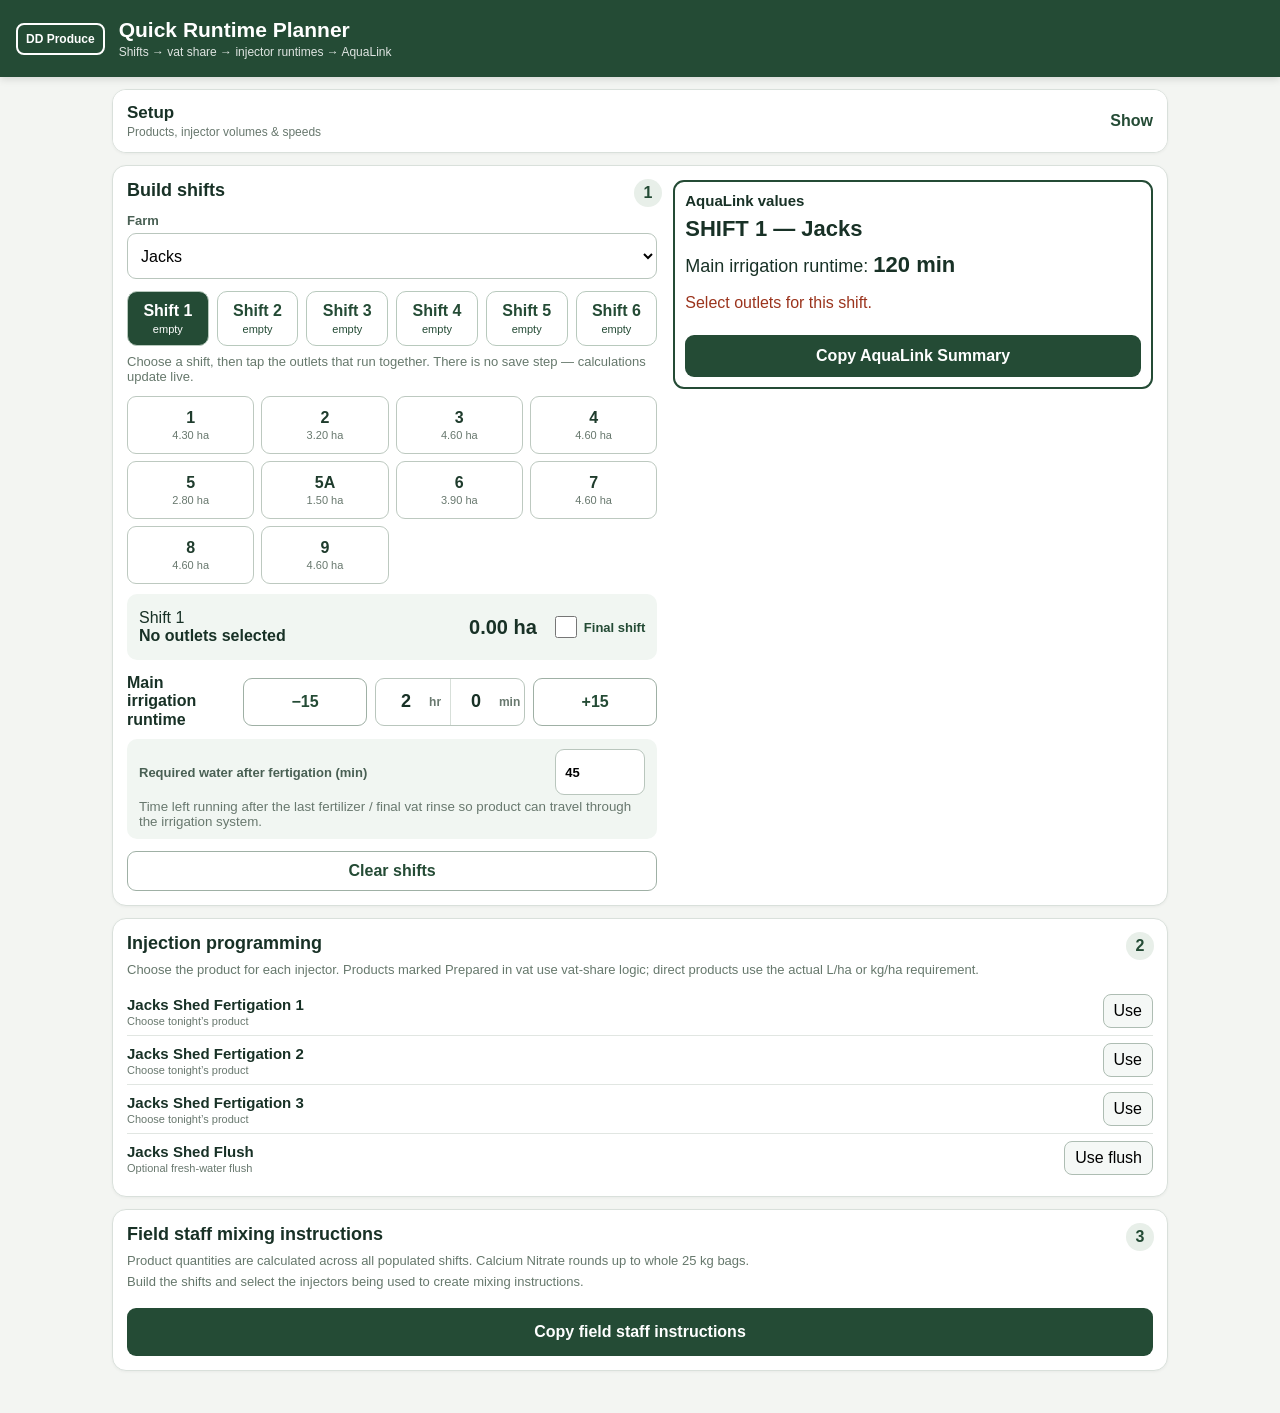
==== commit 20c42b86: "Add files via upload" ====
--- a/index.html
+++ b/index.html
@@ -1,173 +1,7 @@
-<!doctype html>
-<html lang="en">
-<head>
-<!-- UI Branding Polish — Pass 1 -->
-<meta charset="utf-8">
-<meta name="viewport" content="width=device-width,initial-scale=1,viewport-fit=cover">
-<meta name="theme-color" content="#244B35">
-<title>Irrigation & Fertigation Planner</title>
-<link rel="stylesheet" href="styles.css?v=build12">
-
-
-<style id="rapidIntegrationBuild1">
-#new.rapidIntegrationPage > :not(.rapidIntegrationShell){display:none!important}
-.rapidIntegrationShell{display:block!important}
-.rapidIntegrationHead{display:flex;justify-content:space-between;align-items:center;gap:12px;margin:0 0 10px;padding:12px 16px;background:#fff;border:1px solid #d7e1da;border-radius:14px}
-.rapidIntegrationHead h2{margin:0;color:#244b35}.rapidIntegrationHead p{margin:3px 0 0;color:#66766d;font-size:13px}.rapidIntegrationHead span{white-space:nowrap;background:#edf5ef;color:#244b35;border-radius:999px;padding:7px 10px;font-size:12px;font-weight:800}
-.rapidPlannerFrame{display:block;width:100%;height:1800px;border:0;border-radius:14px;background:#f5f7f5}
-@media(max-width:700px){.rapidIntegrationHead{align-items:flex-start;flex-direction:column}.rapidPlannerFrame{height:2200px}}
-</style>
-</head>
-<body>
-<div class="app">
-<section class="hero"><div class="heroBrand"><div class="brandLogoSlot" aria-label="DD Produce branding"><span>DD Produce</span></div><div class="heroCopy"><h1>Irrigation & Fertigation Planner</h1><p>Plan irrigation and fertigation, calculate whole-minute injector runtimes and linked preflows, prepare mixed fertilizer vats, then enter the program into AquaLink.</p></div></div><div class="status"><span id="network" class="pill on">● Online</span><span class="pill local">Plans and records save locally first</span></div></section>
-<nav class="tabs"><button class="active" data-page="dashboard">Dashboard</button><button data-page="tonight">Tonight's Program</button><button data-page="new">Plan Irrigation</button><button data-page="history">History</button><button data-page="setup">Setup</button></nav>
-
-<section id="dashboard" class="page active"><div class="card"><h2>Irrigation Rotation</h2><div id="stats" class="stats"></div></div><div class="card"><h2>Outlet Status</h2><div class="muted" style="margin-bottom:10px">Only completed irrigations update the rotation. Planned jobs do not change last-irrigated dates.</div><div class="statusFilterBar"><div class="statusFilters" id="statusFilters"><button data-filter="all" class="active">All</button><button data-filter="due">Due</button><button data-filter="overdue">Overdue</button><button data-filter="last">Last Irrigation</button><button data-filter="none">No History</button></div><div class="farmFilter"><label for="statusFarmFilter">Farm</label><select id="statusFarmFilter"><option value="all">All Farms</option></select></div></div><div class="compactWrap"><table class="compactTable"><thead id="statusHead"><tr><th>Farm</th><th>Outlet</th><th>Ha</th><th>Last Irrigated</th><th>Next Due</th><th>Days</th><th>Status</th></tr></thead><tbody id="statusBody"></tbody></table></div></div></section>
-
-<section id="tonight" class="page"><div class="card"><div class="planHeader"><div><h2>Night Irrigation Plan</h2><div class="muted">The first job defaults to 6:00 PM. Later jobs on the same pump system are suggested after the previous job finishes.</div></div><div><label>Night plan date</label><input id="planViewDate" type="date"></div></div></div>
-<div class="card">
-  <h2>Night Programs</h2>
-  <div class="muted">Jobs saved as part of the same farm program are grouped here in the order you planned them.</div>
-  <div id="programList" class="programList"></div>
-</div>
-<div class="card"><h2>Injection Product / Vat Summary</h2><div id="fertSummary" class="fertSummary"></div></div><div class="card fieldInstructionsCard"><div class="fieldInstructionsHead"><div><h2>Field Staff Fertilizer Instructions</h2><p class="muted">Simple product quantities for mixing and pump-site preparation. Copy and paste into a text message.</p></div><button id="copyFieldInstructions" class="primary">Copy Fertilizer Instructions</button></div><pre id="fieldInstructionsText" class="fieldInstructionsText"></pre></div><div class="card"><h2>AquaLink Programming View</h2><p class="muted">Copy each job into AquaLink. Injectors are shown in the sequence selected for that job, with the final whole-minute Runtime and Preflow values.</p><div class="btns"><button id="copyProgram" class="secondary">Copy Programming Summary</button><button id="viewProgramTime" class="primary">View by Time</button><button id="viewProgramFarm" class="secondary">View by Farm</button></div><div id="programBody"></div></div><div class="card"><h2>Planned Jobs</h2><div id="planCards" class="planCards"></div></div></section>
-
-<section id="new" class="page rapidIntegrationPage">
-<div class="rapidIntegrationShell">
-  <div class="rapidIntegrationHead">
-    <div><h2>Rapid Planner</h2><p>Stable Excel Simulation 27-9-26 planning workflow integrated into the full September app.</p></div>
-    <span>Integration Build 1</span>
-  </div>
-  <iframe class="rapidPlannerFrame" src="quick-planner.html" title="Rapid Planner"></iframe>
-</div>
-<div class="programBanner" id="programBanner">
-  <div class="programTop">
-    <div>
-      <div class="programTitle">Night Irrigation & Fertigation Program <span class="testBadge">TEST</span></div>
-      <div class="programMeta" id="programStatusText">Build the irrigation and fertigation jobs first, then save the whole program to Tonight's Program.</div>
-    </div>
-    <span class="programPill" id="programStepPill">No active program</span>
-  </div>
-
-  <div class="grid" style="margin-top:10px">
-    <div>
-      <label>Program name</label>
-      <input id="programName" placeholder="Example: Jacks Night Program">
-    </div>
-  </div>
-
-  <div class="btns">
-    <button type="button" id="startProgram">Start New Program</button>
-    <button type="button" id="saveNightProgram" class="primary">Save Night Plan</button>
-    <button type="button" id="cancelProgram" class="secondary">Cancel Program</button>
-  </div>
-
-  <div id="draftShiftList" class="draftShiftList"></div>
-</div>
-<div id="editBanner" class="editBanner">Editing an existing planned job. Save Changes updates the same job and does not affect rotation until Mark Complete.</div><div class="card newPlanCard"><h2 id="formTitle">New Irrigation Plan</h2><div class="grid jobBasicsGrid"><div><label>Night plan date</label><input id="nightDate" type="date"></div><div><label>Actual start date</label><input id="date" type="date"></div><div><label>Farm</label><select id="farm"></select></div><div class="durationField"><label>Irrigation duration</label><input id="duration" type="hidden" value="4"><div class="durationControl" aria-label="Irrigation duration"><button type="button" class="durationStep" data-duration-min="-30">−30</button><button type="button" class="durationStep" data-duration-min="-15">−15</button><select id="durationPicker" class="durationPicker" aria-label="Select irrigation duration"><option value="1">1:00</option><option value="1.25">1:15</option><option value="1.5">1:30</option><option value="1.75">1:45</option><option value="2">2:00</option><option value="2.25">2:15</option><option value="2.5">2:30</option><option value="2.75">2:45</option><option value="3">3:00</option><option value="3.25">3:15</option><option value="3.5">3:30</option><option value="3.75">3:45</option><option value="4" selected>4:00</option><option value="4.25">4:15</option><option value="4.5">4:30</option><option value="4.75">4:45</option><option value="5">5:00</option><option value="5.25">5:15</option><option value="5.5">5:30</option><option value="5.75">5:45</option><option value="6">6:00</option><option value="6.25">6:15</option><option value="6.5">6:30</option><option value="6.75">6:45</option><option value="7">7:00</option><option value="7.25">7:15</option><option value="7.5">7:30</option><option value="7.75">7:45</option><option value="8">8:00</option></select><button type="button" class="durationStep" data-duration-min="15">+15</button><button type="button" class="durationStep" data-duration-min="30">+30</button></div></div>
-<div><label>Job type</label><select id="shiftMode"><option value="water">Water Only</option><option value="fertigation">Fertigation</option></select></div>
-<div class="full"><label>Pumps selected for this job</label><div class="inlineField"><input id="shiftPumps" placeholder="Example: Jacks Field Pump, Jacks Shed Pump"><button type="button" class="secondary smallbtn" id="usePumpRule">Use saved pump rule</button></div><div class="fieldHelp">Enter the pumps exactly as you intend to select them in AquaLink. Water-only jobs may use multiple pumps.</div></div>
-<div class="full"><label>Pump start time</label><div class="timePicker compactTimePicker"><input id="startTime" type="hidden"><button type="button" data-min="-60">−1 hr</button><button type="button" data-min="-15">−15</button><button type="button" id="useSuggested" class="suggest timeCentre"><span id="timeDisplay" class="timeDisplay">6:00 PM</span><span id="timeHint" class="timeHint">Suggested start</span></button><button type="button" data-min="15">+15</button><button type="button" data-min="60">+1 hr</button></div></div><div class="full card hidden compactVatWorkflow" id="vatRequirementCard">
-  <div class="vatQuestionRow">
-    <div><h2>Prepared Vat</h2><div class="fieldHelp">Prepare the vat first, then choose the outlets for each fertigation job below.</div></div>
-    <div><label>Prepare a vat?</label><select id="vatRequired"><option value="no">No — direct injection</option><option value="yes">Yes — prepare a mixed vat</option></select></div>
-  </div>
-  <div id="preparedVatStatus" class="summary preparedVatCompact">No prepared vat selected.</div>
-  <div id="vatPreparePanel" class="inlineVatMix hidden"><div class="inlineVatHead"><h3>Prepare Vat Mix</h3><div class="muted">Choose the product and every outlet this vat is being prepared for.</div></div>
-    <div class="vatPrepareGrid"><div><label>Mixed product</label><select id="mixProduct"></select></div><div><label id="mixRateLabel">Rate (kg/ha)</label><input id="mixRate" type="number" min="0" step="0.1" value="40"></div><div><label>Vat volume (L)</label><input id="mixVolume" type="number" min="1" step="1" value="1500"></div><div><label>Vat name</label><input id="mixBatchName" placeholder="Example: Jacks Calcium Nitrate Vat"></div><div><label>Injector</label><select id="mixInjector"></select></div></div>
-    <div class="vatOutletRow"><label>Outlets this vat is prepared for</label><div id="mixOutlets" class="mixOutlets"></div></div><div id="mixSummary" class="vatCalc"></div>
-    <div class="btns"><button type="button" id="applyMixToShift" class="primary">Prepare This Vat</button></div>
-  </div>
-</div>
-<div class="full jobOutletSection"><div id="jobOutletHeading" class="jobOutletHeading">Choose outlets to fertigate</div><div id="jobOutletHelp" class="fieldHelp jobOutletHelp">Select the outlets to include in this fertigation job.</div><div id="outlets" class="outlets"></div></div>
-<div class="full shiftOptionBox">
-  <label class="checkLine"><input id="useIndividualValveRuntimes" type="checkbox"> Use Individual Valve Runtimes</label>
-  <div class="fieldHelp">Normally each selected outlet uses the full job runtime. Turn this on when AquaLink uses individual valve runtimes.</div>
-  <div id="individualValveRuntimes" class="individualValveRuntimes hidden"></div>
-</div>
-<div class="full"><div class="areaActionRow"><div id="areaSummary" class="summary">Selected area: 0.00 ha</div><button type="button" id="savePlanNearOutlets" class="primary">Add Job to Program</button></div></div><div><label>Shared pump system</label><input id="pumpSystem" readonly></div><div><label>Required pumps from saved rule</label><input id="requiredPumps" readonly></div><div><label>Calculated finish</label><input id="finishDisplay" readonly></div><div><label>AquaLink set runtime</label><input id="setRuntimeDisplay" readonly></div><div class="full"><div class="note blue">Planned jobs do not update Last Irrigated. Only Mark Complete changes the rotation.</div></div></div></div>
-<div class="hidden" id="fertigationTimingCard"><div id="fertTimingResult"></div></div>
-<div id="waterOnlyInjectionNote" class="card waterOnlyInjectionCard hidden">
-  <h2>Injection Programming</h2>
-  <div class="irrigationOnlyNote"><strong>Water Only job:</strong> no fertilizer, vat, injector runtime or preflow information will be saved for this job.</div>
-</div>
-
-
-<div class="card" id="injectionProgrammingCard"><div class="injectionHeadingRow"><div><h2>Injection Programming</h2><div class="muted">AquaLink format — copy Runtime and Pre/FL directly.</div></div><button type="button" id="calculateFertTiming" class="secondary compactPreflowButton">Recalculate Pre/FL</button></div><div id="currentAquaSummary" class="currentAquaSummary"></div>
-<details class="injectionEditDetails"><summary>Edit injection programming</summary><div class="irrigationModeBar"><div><div id="injectionModeText" class="modeText">Fertigation</div><div id="injectionMemoryText" class="muted">Last saved fertigation setup will be remembered for this farm.</div></div><button id="irrigationOnlyBtn" type="button" class="irrigationOnlyBtn">Irrigation Only</button></div><div id="irrigationOnlyNote" class="irrigationOnlyNote hidden">Irrigation only for this job — no fertilizer or injector programming will be saved. Your last saved fertigation setup remains remembered for the next irrigation.</div><div id="injectors" class="injectors"></div></details></div>
-<div class="card compactJobActions"><label>Notes</label><textarea id="notes" placeholder="Optional notes — for example an AquaLink shift reference, product mixing note or irrigation detail."></textarea><div class="btns"><button id="savePlan" class="primary">Add Job to Program</button><button id="cancelEdit" class="secondary hidden">Cancel Edit</button><button id="clearForm" class="secondary">Clear Job</button></div></div>
-<div class="card currentNightPanel" id="currentNightPanel">
-  <div class="currentNightHead"><div><h2>Current Night Program</h2><div class="muted" id="currentNightMeta">Start a program to build tonight’s job list.</div></div><div class="currentNightProgramActions"><button type="button" id="cancelProgramBottom" class="secondary">Cancel Whole Program</button><button type="button" id="saveNightProgramBottom" class="primary">Finish &amp; Save Whole Program</button></div></div>
-  <div id="currentNightProgramList" class="currentNightProgramList"><div class="empty">No jobs added yet.</div></div>
-</div></section>
-
-<section id="history" class="page"><div class="card">
-<div class="historyHeader"><div><h2>Completed Irrigation History</h2><div class="muted">Filter the records you need, then tap Details for pumps and fertigation information.</div></div></div>
-<div class="historyFilterBar">
- <div><label>Farm</label><select id="historyFarmFilter"><option value="all">All Farms</option></select></div>
- <div class="historyOutletFilter"><label>Outlets</label><details id="historyOutletPicker"><summary id="historyOutletSummary">All Outlets</summary><div id="historyOutletChoices" class="historyOutletChoices"></div></details></div>
- <div><label>Date</label><select id="historyDateFilter"><option value="all">All Dates</option><option value="today">Today</option><option value="7">Last 7 days</option><option value="30">Last 30 days</option><option value="custom">Custom range</option></select></div>
- <div><label>Type</label><select id="historyTypeFilter"><option value="all">All Types</option><option value="irrigation">Irrigation Only</option><option value="fertigation">Fertigation</option></select></div>
- <div><label>Product</label><select id="historyProductFilter"><option value="all">All Products</option></select></div>
- <div><label>Sort</label><select id="historySort"><option value="newest">Newest first</option><option value="oldest">Oldest first</option><option value="farm">Farm → Outlet</option><option value="outlet">Outlet → Date</option></select></div>
-</div>
-<div id="historyCustomDates" class="historyCustomDates hidden"><div><label>From</label><input id="historyDateFrom" type="date"></div><div><label>To</label><input id="historyDateTo" type="date"></div></div>
-<div class="historyActionRow"><div id="historyCount" class="muted"></div><div class="btns"><button id="exportCsv" class="secondary">Export Spreadsheet CSV</button><button id="clearHistory" class="danger">Clear History</button></div></div>
-<div class="history compactHistory"><table><thead><tr><th>Date</th><th>Start</th><th>Farm</th><th>Outlets</th><th>Ha</th><th>Runtime</th><th>Type</th><th></th></tr></thead><tbody id="historyBody"></tbody></table></div>
-</div></section>
-
-<section id="setup" class="page">
-<div class="card"><h2>Injection Product Library</h2><p class="muted">Save how each product is applied. Products marked Prepared vat mix automatically appear in the Prepare Vat Mix product list. The preferred unit can be kg/ha or L/ha. Bag size is optional for kg/ha products such as Calcium Nitrate.</p><div class="libraryAdd"><div><label>Product name</label><input id="newProduct" placeholder="Example: Cal 40"></div><div><label>Application method</label><select id="newProductMethod"><option value="mixed">Prepared vat mix</option><option value="direct">Direct injection</option></select></div><div><label>Preferred unit</label><select id="newProductUnit"><option value="kg/ha">kg/ha</option><option value="L/ha">L/ha</option></select></div><button id="addProduct" class="secondary">Add Product</button></div><div id="productList" class="libraryList"></div></div>
-<div class="card"><h2>Injector / Injection Point Setup</h2><p class="muted">Each site has four editable injection points. Keep the names that match AquaLink and enter the calibrated flow rate.</p><div id="injectorSetup"></div></div>
-<div class="card"><h2>Pump Setup</h2><p class="muted">Save the pumps available at each farm. Mark the pump that has the fertilizer injection equipment. Fertigation jobs will automatically use the available pump marked for fertigation.</p><div class="ruleAdd"><div><label>Farm</label><select id="pumpSetupFarm"></select></div><div><label>Pump name</label><input id="newPumpName" placeholder="Example: Jacks Shed Pump"></div><div><label><input id="newPumpFertigation" type="checkbox"> Has fertilizer injection equipment</label></div><button id="addPump" class="secondary">Add Pump</button></div><div id="pumpSetupList"></div></div>
-<div class="card"><h2>Pump Rules</h2><p class="muted">Save the pump combination used for an exact outlet group. The planner will show the matching pumps in the AquaLink Programming View. These rules remain editable.</p><div class="ruleAdd"><div><label>Farm</label><select id="ruleFarm"></select></div><div><label>Outlets</label><input id="ruleOutlets" placeholder="Example: 1, 2, 3, 4"></div><div><label>Required pumps</label><input id="rulePumps" placeholder="Comma-separated pump names"></div><button id="addPumpRule" class="secondary">Add Rule</button></div><div id="pumpRuleList"></div></div>
-<div class="card"><h2>Rotation Setup</h2><p class="muted">Set each outlet to Active Rotation, Temporarily Paused or Finished, and set its normal cycle in days.</p><div id="setupFarms"></div></div>
-<div class="card"><h2>Shared Pump Systems</h2><p><strong>Rays / Zanetti / Tavasci</strong> — one interconnected shared pumping system.</p><p><strong>Norris Back / Norris School / Norris Gully</strong> — one shared pumping system.</p><p class="muted">Automatic start-time suggestions currently sequence jobs by these shared pump systems. Detailed pump-resource conflicts can be refined as more rules are collected.</p></div>
-</section></div>
-
-
-<script>
-(function(){
-  const page=document.getElementById('new');
-  const grid=page && page.querySelector('.jobBasicsGrid');
-  const banner=page && page.querySelector('.programBanner');
-  if(!grid||!banner) return;
-  const kids=Array.from(grid.children);
-  const programField=banner.querySelector('.grid > div');
-  const top=document.createElement('div'); top.className='compactTopRow';
-  [kids[0],kids[1],kids[2],kids[4],programField].forEach(x=>x&&top.appendChild(x));
-  grid.parentNode.insertBefore(top,grid);
-  const work=document.createElement('div'); work.className='compactWorkbench';
-  const left=document.createElement('div'); left.className='compactColumn compactOutlets';
-  const mid=document.createElement('div'); mid.className='compactColumn compactTiming';
-  const right=document.createElement('div'); right.className='compactColumn compactVatColumn';
-  work.append(left,mid,right);
-  grid.parentNode.insertBefore(work,grid.nextSibling);
-  left.appendChild(kids[8]); left.appendChild(kids[10]);
-  mid.insertAdjacentHTML('afterbegin','<h2>Irrigation timing</h2>');
-  mid.appendChild(kids[3]);
-  // Keep the existing working Pump start time control in the compact landscape timing column.
-  mid.appendChild(kids[6]);
-  kids[13].classList.add('finishCompact'); mid.appendChild(kids[13]);
-  kids[5].classList.add('pumpCompact'); mid.appendChild(kids[5]);
-  right.appendChild(kids[7]);
-  const inj=document.getElementById('injectionProgrammingCard'); if(inj) right.appendChild(inj);
-  // Keep the compact AquaLink summary in the right column, but move the
-  // expandable editor itself to a full-width row beneath the workbench.
-  const injectionEditor=inj&&inj.querySelector('.injectionEditDetails');
-  if(injectionEditor){
-    injectionEditor.classList.add('injectionEditorWide');
-    work.insertAdjacentElement('afterend',injectionEditor);
-  }
-  [kids[9],kids[11],kids[12],kids[14],kids[15]].forEach(x=>{if(x){x.classList.add('compactHiddenMeta');grid.appendChild(x)}});
-})();
-</script>
-<script src="app-core.js?v=build12"></script>
-<script src="planning.js?v=build12"></script>
-<script src="app-ui.js?v=build12"></script>
-<script src="app-init.js?v=build12"></script>
-
-<!-- UI Branding Polish — Pass 1 -->
-</body>
-</html>+<!doctype html><html lang="en"><head><meta charset="utf-8"><meta name="viewport" content="width=device-width,initial-scale=1,viewport-fit=cover"><meta name="theme-color" content="#244B35"><title>Quick Runtime Planner — Build 5.2</title><link rel="stylesheet" href="quick.css"></head><body>
+<header><div class="brand">DD Produce</div><div><h1>Quick Runtime Planner</h1><p>Shifts → vat share → injector runtimes → AquaLink</p></div></header><main>
+<section class="card setupCard"><button id="setupToggle" class="setupToggle"><span><strong>Setup</strong><small>Products, injector volumes & speeds</small></span><b>Show</b></button><div id="setupPanel" class="setupPanel"><div class="setupProducts"><h2>Products</h2><p class="hint">Add products once, then choose them on any injector.</p><div id="productSetup"></div><button id="addProduct" class="secondary">+ Add product</button></div><h2>Injectors</h2><p class="hint">Physical injector settings. Product can be changed for tonight without changing the injector.</p><div id="setupInjectors"></div></div></section>
+<section class="card plannerCard"><div class="step">1</div><div class="outletPane"><h2>Build shifts</h2><label>Farm</label><select id="farm"></select><div id="shiftTabs" class="shiftTabs"></div><p class="hint">Choose a shift, then tap the outlets that run together. There is no save step — calculations update live.</p><div id="outlets" class="outlets"></div><div id="shiftSummary" class="shiftSummary"></div><div class="irrigationCtl"><b>Main irrigation runtime</b><button id="rtMinus" class="secondary">−15</button><div class="durationInput" aria-label="Irrigation duration"><label><input id="rtHours" type="number" inputmode="numeric" min="0" max="23" step="1" value="2"><span>hr</span></label><label><input id="rtMinutes" type="number" inputmode="numeric" min="0" max="59" step="1" value="0"><span>min</span></label></div><button id="rtPlus" class="secondary">+15</button></div><div class="postWaterCtl"><label>Required water after fertigation (min)<input id="postWater" type="number" min="0" step="5" value="45"></label><small>Time left running after the last fertilizer / final vat rinse so product can travel through the irrigation system.</small></div><button id="clearShifts" class="secondary" style="margin-top:12px">Clear shifts</button></div><aside class="inlineResult"><h3>AquaLink values</h3><div id="result"></div><button id="copy" class="primary">Copy AquaLink Summary</button></aside></section>
+<section class="card"><div class="step">2</div><h2>Injection programming</h2><p class="hint">Choose the product for each injector. Products marked Prepared in vat use vat-share logic; direct products use the actual L/ha or kg/ha requirement.</p><div id="injectors"></div><div id="injectionOrderBox" class="injectionOrderBox"></div></section>
+<section class="card fieldStaffCard"><div class="step">3</div><h2>Field staff mixing instructions</h2><p class="hint">Product quantities are calculated across all populated shifts. Calcium Nitrate rounds up to whole 25 kg bags.</p><div id="fieldStaffResult"></div><button id="copyFieldStaff" class="primary">Copy field staff instructions</button></section>
+</main><script src="quick.js"></script></body></html>
--- a/quick.css
+++ b/quick.css
@@ -0,0 +1,99 @@
+*{box-sizing:border-box}body{margin:0;background:#f3f5f2;color:#183126;font-family:-apple-system,BlinkMacSystemFont,"Segoe UI",sans-serif;font-size:16px}header{background:#244b35;color:white;padding:18px max(16px,env(safe-area-inset-left));display:flex;gap:14px;align-items:center;position:sticky;top:0;z-index:5;box-shadow:0 2px 8px #0002}.brand{border:2px solid #fff;border-radius:8px;padding:7px 8px;font-weight:800;font-size:12px;white-space:nowrap}h1{font-size:21px;margin:0}header p{margin:3px 0 0;opacity:.85;font-size:12px}main{max-width:620px;margin:auto;padding:12px 12px calc(30px + env(safe-area-inset-bottom))}.card{background:white;border:1px solid #d9e0db;border-radius:14px;padding:14px;margin-bottom:12px;box-shadow:0 1px 3px #0000000c;position:relative}.step{position:absolute;right:13px;top:13px;width:28px;height:28px;border-radius:50%;display:grid;place-items:center;background:#e8efe9;color:#244b35;font-weight:800}.card h2{font-size:18px;margin:0 38px 12px 0}label{display:block;font-size:13px;font-weight:700;margin:8px 0 5px;color:#496054}select,input,button{font:inherit}select,input{width:100%;min-height:46px;border:1px solid #b9c6bd;border-radius:9px;background:#fff;padding:9px}.outlets{display:grid;grid-template-columns:repeat(4,1fr);gap:7px;margin-top:12px}.outlet{min-height:58px;border:1px solid #bdc9c0;background:#fff;border-radius:9px;padding:5px 2px;font-weight:800;color:#1f3c2d}.outlet small{display:block;font-size:11px;font-weight:500;color:#68786e;margin-top:2px}.outlet.on{background:#244b35;color:white;border-color:#244b35}.outlet.on small{color:#dbe6df}.total{margin-top:11px;background:#f0f5f1;border-radius:9px;padding:10px;display:grid;grid-template-columns:1fr minmax(180px,240px);gap:10px;align-items:center}.total>div:first-child{display:grid;grid-template-columns:1fr auto;gap:2px 8px}.total span{font-size:12px}.total strong{grid-row:2}.total b{grid-row:1/3;grid-column:2;align-self:center;font-size:18px}.runtimeCompact{border-left:1px solid #d5dfd8;padding-left:10px}.runtimeMini{display:grid;grid-template-columns:44px 1fr 44px;gap:4px;margin-top:3px}.runtimeMini select{min-height:38px;padding:5px}.runtimeMini button{border:1px solid #b9c6bd;background:#f7f9f7;border-radius:8px;font-weight:700;min-height:38px}.hint{font-size:13px;color:#66786c;margin:-4px 0 10px}.inj{border-top:1px solid #e1e6e2;padding:12px 0}.inj:first-child{border-top:0}.injHead{display:flex;justify-content:space-between;align-items:center;gap:10px}.injHead strong{font-size:16px}.toggle{width:auto;min-height:38px;padding:7px 12px;border:1px solid #aebdb3;background:#f5f8f6;border-radius:8px}.toggle.on{background:#244b35;color:#fff}.injBody{display:none}.inj.active .injBody{display:block}.two{display:grid;grid-template-columns:1fr 1fr;gap:8px}.calc{margin-top:9px;background:#f1f5f2;border-radius:9px;padding:10px;font-size:13px}.calc strong{font-size:17px}.warning{color:#9b341d}.result{border:2px solid #244b35}.aquaHead{font-size:17px;font-weight:800;margin-bottom:8px}.aquaLine{display:grid;grid-template-columns:1fr auto;gap:6px;padding:9px 0;border-top:1px solid #dce4de}.aquaLine:first-of-type{border-top:0}.aquaLine b{font-size:18px}.primary,.secondary{width:100%;min-height:48px;border-radius:9px;margin-top:9px;font-weight:800}.primary{background:#244b35;color:#fff;border:0}.secondary{background:#fff;color:#244b35;border:1px solid #9fb0a5}@media(max-width:390px){main{padding-left:8px;padding-right:8px}.card{padding:12px}.outlets{grid-template-columns:repeat(4,1fr);gap:5px}.total{grid-template-columns:1fr}.runtimeCompact{border-left:0;border-top:1px solid #d5dfd8;padding:8px 0 0}.two{grid-template-columns:1fr}}
+
+.orderTitle{margin-top:10px;padding-top:10px;border-top:1px solid #dce4de;font-size:13px;font-weight:800;color:#496054}.orderRow{display:grid;grid-template-columns:28px 1fr 40px 40px;gap:6px;align-items:center;padding:6px 0}.orderRow>b{width:28px;height:28px;border-radius:50%;display:grid;place-items:center;background:#244b35;color:#fff}.orderRow span{font-weight:750}.orderRow small{display:block;font-size:11px;font-weight:500;color:#68786e;margin-top:1px}.orderRow button{min-height:38px;border:1px solid #b9c6bd;background:#f7f9f7;border-radius:8px;font-size:20px;font-weight:800;color:#244b35}.orderRow button:disabled{opacity:.25}
+
+.aquaTable{width:100%;border-collapse:collapse;margin-top:8px}.aquaTable th,.aquaTable td{padding:9px 5px;border-top:1px solid #dce4de;text-align:left}.aquaTable th{font-size:12px;color:#66786c}.aquaTable td.num,.aquaTable th.num{text-align:right;font-weight:800}.aquaTable td.num{font-size:18px}.aquaTable small{display:block;color:#68786e;margin-top:2px}.aquaNote{font-size:12px;color:#66786c;margin:8px 0 0}
+.setupCard{padding:0;overflow:hidden}.setupToggle{width:100%;border:0;background:#fff;padding:13px 14px;display:flex;justify-content:space-between;align-items:center;text-align:left;color:#183126}.setupToggle span{display:flex;flex-direction:column}.setupToggle strong{font-size:17px}.setupToggle small{font-size:12px;color:#68786e;margin-top:2px}.setupToggle b{color:#244b35}.setupPanel{display:none;border-top:1px solid #e1e6e2;padding:14px}.setupPanel.open{display:block}.setupInj{padding:10px 0;border-top:1px solid #e1e6e2}.setupInj:first-of-type{border-top:0}.setupInj>strong{font-size:15px}.setupInj input,.setupInj select{min-height:42px}.flushOnly .calc{color:#496054}.inj input[readonly]{background:#f2f5f2;color:#53665a}
+.inlineResult{margin-top:10px;border:2px solid #244b35;border-radius:11px;padding:10px}.inlineResult h3{font-size:15px;margin:0 0 7px}.inlineResult .primary,.inlineResult .secondary{min-height:42px;margin-top:7px}.inlineResult .aquaTable td,.inlineResult .aquaTable th{padding:7px 4px}
+
+/* Build 6: iPad split view + prepared-vat allocation */
+.vatPlan{margin-top:10px;border:1px solid #d5dfd8;border-radius:10px;padding:10px;background:#f8faf8}.vatPlanHead{display:flex;justify-content:space-between;gap:10px;align-items:baseline}.vatPlanHead strong{font-size:14px}.vatPreparedSummary{font-size:12px;font-weight:700;color:#496054}.vatOutlets{display:grid;grid-template-columns:repeat(5,1fr);gap:5px;margin-top:8px}.vatOutlet{min-height:46px;border:1px solid #bdc9c0;background:#fff;border-radius:8px;font-weight:800;color:#1f3c2d;padding:4px 2px}.vatOutlet small{display:block;font-size:9px;font-weight:500;color:#68786e}.vatOutlet.on{background:#244b35;color:#fff;border-color:#244b35}.vatOutlet.on small{color:#dbe6df}.vatHelp{font-size:11px;color:#68786e;margin:7px 0 0}.outletPane>.secondary{min-height:40px;margin-top:8px}
+@media(min-width:760px){main{max-width:1080px}.plannerCard{display:grid;grid-template-columns:minmax(0,1.05fr) minmax(360px,.95fr);gap:16px;align-items:start}.plannerCard .step{left:calc(50% - 6px);right:auto}.outletPane{min-width:0}.inlineResult{margin-top:0;position:sticky;top:92px;min-width:0}.inlineResult .aquaTable td.num{font-size:16px}.inlineResult .orderRow{grid-template-columns:28px 1fr 38px 38px}.outlets{grid-template-columns:repeat(4,1fr)}}
+@media(max-width:520px){.vatOutlets{grid-template-columns:repeat(4,1fr)}}
+
+/* Build 7: compact injector cards + working prepared-vat state */
+.inj{padding:9px 0}.injHead strong{font-size:15px}.injBody{padding-top:4px}.injBody label{font-size:11px;margin:4px 0 3px}.injBody select,.injBody input{min-height:36px;padding:5px 8px;font-size:14px}.injBody .two{gap:6px}.injBody .calc{margin-top:6px;padding:7px 9px;line-height:1.3}.injBody .calc strong{font-size:15px}.injBody .calc span{font-size:11px;color:#68786e}.toggle{min-height:34px;padding:5px 10px}.vatPlan{padding:7px;margin-top:6px}.vatOutlets{margin-top:6px}.vatOutlet{min-height:40px}.vatOutlet.used{background:#dfe9e2;color:#244b35;border-color:#8fa99a}.vatOutlet.used small{color:#587064}.vatStatus{display:flex;flex-wrap:wrap;gap:5px 12px;margin-top:7px;font-size:11px;color:#496054}.vatActions{display:flex;gap:6px;margin-top:7px}.vatActions button{min-height:34px;border-radius:7px;border:1px solid #aebdb3;background:#fff;color:#244b35;font-size:12px;font-weight:700;padding:5px 8px}.vatActions .markUsed{background:#244b35;color:#fff}.vatHelp{margin-top:5px}.solutionWrap label{margin-top:5px}
+@media(min-width:760px){.inj.active .injBody{display:grid;grid-template-columns:1fr 1fr;gap:5px 10px;align-items:start}.inj.active .injBody>.two{display:contents}.inj.active .injBody>.vatPlan,.inj.active .injBody>.solutionWrap,.inj.active .injBody>.calc{grid-column:1/-1}.inj.active .injBody>.two>div{min-width:0}.inj.active .injBody>.two>input[type=hidden]{display:none}.vatOutlets{grid-template-columns:repeat(6,1fr)}}
+/* Build 8: ordered fertigation runs using Injector Times spreadsheet logic */
+.runHint{margin-top:0}.addRun{min-height:42px;margin-top:9px}.runs{margin-top:10px}.runEmpty{margin:8px 0}.runRow{display:grid;grid-template-columns:28px 1fr 34px 34px 34px;gap:5px;align-items:center;padding:5px;border:1px solid #d8e1da;border-radius:9px;margin-bottom:5px;background:#fafcfa}.runRow.active{border:2px solid #244b35;background:#f2f7f3}.runRow>b{width:26px;height:26px;border-radius:50%;display:grid;place-items:center;background:#244b35;color:white}.runPick{border:0;background:transparent;text-align:left;color:#183126;padding:2px}.runPick span{display:block;font-weight:800}.runPick small{display:block;color:#68786e}.runMove,.runDelete{min-height:34px;border:1px solid #bdc9c0;border-radius:7px;background:#fff;color:#244b35;font-weight:800}.runDelete{font-size:20px}.runMove:disabled{opacity:.25}.runTotal{display:flex;justify-content:space-between;padding:7px 5px;font-size:13px;border-top:1px solid #d8e1da;margin-top:6px}.runFocus{background:#eef4ef;border-radius:8px;padding:8px;margin-bottom:7px}.runFocus strong,.runFocus span{display:block}.runFocus span{font-size:12px;color:#5d7064;margin-top:2px}.compactInj{padding:7px 0}.compactInj .injHead>div small{display:block;color:#68786e;font-size:11px;margin-top:1px}.compactInj.active .injBody{display:grid;grid-template-columns:repeat(4,1fr);gap:6px;align-items:end}.compactInj .injBody label{margin:0}.compactInj .calc{grid-column:1/-1;margin:0;padding:6px 8px}.setupGrid{display:grid;grid-template-columns:repeat(2,1fr);gap:6px}.setupGrid label{margin:3px 0}.setupGrid input{min-height:38px;padding:5px 7px}.plannerCard .total{grid-template-columns:1fr}.plannerCard .total>div:first-child{grid-template-columns:1fr auto}.plannerCard .total b{grid-row:1/3;grid-column:2}
+@media(max-width:700px){.compactInj.active .injBody{grid-template-columns:1fr 1fr}.setupGrid{grid-template-columns:1fr}.runRow{grid-template-columns:26px 1fr 32px 32px 32px}.plannerCard{display:block}.inlineResult{margin-top:10px}}
+/* Build 10.1 - per-run irrigation runtime */
+.runRuntime{display:flex;align-items:center;gap:6px;margin-left:auto;padding-left:8px}
+.runRuntime small{font-size:12px;color:#66766d;white-space:nowrap}
+.runRuntime button{min-width:36px;height:36px;padding:0 8px;border:1px solid #bfd0c5;border-radius:9px;background:#fff;color:#1672df;font-weight:700;font-size:15px}
+.runRuntime input{width:66px;height:36px;border:1px solid #bfd0c5;border-radius:9px;padding:0 7px;text-align:center;font-weight:700;font-size:15px}
+.mainRuntimeLine{display:flex;justify-content:space-between;align-items:center;padding:10px 4px;border-bottom:1px solid #dbe4de;font-size:16px}
+.mainRuntimeLine b{font-size:20px}
+@media(max-width:700px){.runRow{flex-wrap:wrap}.runRuntime{width:100%;margin:5px 0 0 40px;padding:0}.runRuntime small{min-width:72px}}
+/* Excel Shift Build 1 */
+.shiftTabs{display:grid;grid-template-columns:repeat(6,1fr);gap:8px;margin:12px 0}.shiftTab{border:1px solid #b8c9bd;background:#fff;border-radius:10px;padding:10px 4px;font-weight:800;color:#244b35}.shiftTab.active{background:#244b35;color:#fff}.shiftTab small{display:block;font-size:11px;font-weight:500;margin-top:3px}.shiftSummary{margin:10px 0 14px;padding:10px 12px;border-radius:10px;background:#f1f6f2;display:flex;justify-content:space-between;gap:10px;align-items:center}.shiftSummary strong{display:block}.shiftSummary .ha{font-size:20px;font-weight:800}.irrigationCtl{display:flex;gap:7px;align-items:center;margin-top:10px}.irrigationCtl input{width:95px;text-align:center}.irrigationCtl button{min-width:48px}.productAmount small{display:block;color:#6c7b71;font-size:12px}.aquaSimple{width:100%;border-collapse:collapse;margin-top:12px}.aquaSimple th,.aquaSimple td{padding:12px 7px;border-bottom:1px solid #dbe3dd;text-align:left}.aquaSimple th:nth-child(3),.aquaSimple th:nth-child(4),.aquaSimple td:nth-child(3),.aquaSimple td:nth-child(4){text-align:right;white-space:nowrap}.aquaSimple th{font-size:13px}.aquaSimple td{font-size:16px}.aquaSimple .productAmount{font-size:14px}.shiftTitle{font-size:22px;font-weight:800;margin:4px 0}.mainIrr{font-size:18px;margin:10px 0 6px}.mainIrr b{font-size:22px}.setupProducts{border-bottom:1px solid #dbe3dd;margin-bottom:18px;padding-bottom:16px}.productRow{display:grid;grid-template-columns:2fr 1fr 1fr auto;gap:8px;align-items:end;margin:8px 0}.productRow input,.productRow select{width:100%}.deleteProduct{height:44px}.productSelect{width:100%}
+@media(max-width:700px){.shiftTabs{grid-template-columns:repeat(3,1fr)}.productRow{grid-template-columns:1fr 1fr}.aquaSimple th,.aquaSimple td{padding:9px 4px;font-size:13px}.aquaSimple th{font-size:11px}.plannerCard{display:block}.inlineResult{margin-top:14px}}
+
+/* Excel Shift Build 2 - user controlled injection order */
+.injectionOrderBox{margin-top:12px;border-top:1px solid #dbe3dd;padding-top:10px}
+.injectionOrderBox:empty{display:none}
+.orderControlTitle{margin-bottom:5px}.orderControlTitle strong{display:block;font-size:15px}.orderControlTitle small{display:block;color:#68786e;font-size:11px;margin-top:2px}
+.orderControlRow{display:grid;grid-template-columns:28px 1fr 38px 38px;gap:6px;align-items:center;padding:5px 0}
+.orderControlRow>b{width:26px;height:26px;border-radius:50%;display:grid;place-items:center;background:#244b35;color:#fff}
+.orderControlRow span{font-weight:800}.orderControlRow span small{display:block;font-weight:500;color:#68786e;font-size:11px}
+.orderControlRow button{height:36px;border:1px solid #b9c6bd;background:#fff;border-radius:8px;color:#244b35;font-size:18px;font-weight:800}
+.orderControlRow button:disabled{opacity:.25}
+
+.finalShiftCtl{margin-top:12px;border:1px solid #b8cbbf;border-radius:12px;padding:10px 12px;background:#f7faf8}.finalShiftCtl label{display:flex;align-items:center;gap:10px;margin:0;cursor:pointer}.finalShiftCtl input{width:22px;height:22px;flex:0 0 auto}.finalShiftCtl span{display:flex;flex-direction:column;gap:2px}.finalShiftCtl small{font-weight:400;color:#6d7d73}.shiftTab.final{box-shadow:inset 0 0 0 2px #24583b}.shiftTab em{display:block;font-size:10px;font-style:normal;letter-spacing:.06em;margin-top:2px}
+
+/* Excel Shift Build 4 - field staff mixing instructions */
+.fieldStaffCard{margin-top:12px}.staffFarm{font-size:20px;font-weight:800;margin:2px 0 8px}.staffLine{display:grid;grid-template-columns:minmax(180px,1fr) minmax(220px,1fr);gap:14px;padding:10px 4px;border-top:1px solid #dbe3dd;align-items:center}.staffLine strong,.staffLine small{display:block}.staffLine small{color:#68786e;margin-top:2px}.staffLine>span:last-child{text-align:right}.staffLine>span:last-child small{font-size:11px}.staffOutlets{margin-top:10px;background:#f1f6f2;border-radius:9px;padding:10px}.staffOutlets b,.staffOutlets span{display:block}.staffOutlets span{margin-top:3px}.fieldStaffCard .primary{max-width:100%}@media(max-width:600px){.staffLine{grid-template-columns:1fr}.staffLine>span:last-child{text-align:left}}
+.preparedCheck{display:flex!important;align-items:center;gap:8px;border:1px solid #c4d1c8;border-radius:9px;padding:7px 9px;min-height:44px}.preparedCheck input{width:20px!important;height:20px}.preparedCheck span{display:flex;flex-direction:column}.preparedCheck small{font-size:10px;color:#6c7b71}.directProduct .vatOnly,.directProduct .rinseField{display:none!important}.postWaterCtl{margin-top:10px;padding:10px 12px;border-radius:10px;background:#f1f6f2}.postWaterCtl label{display:flex;align-items:center;justify-content:space-between;gap:10px;margin:0;font-weight:700}.postWaterCtl input{width:90px}.postWaterCtl small{display:block;color:#68786e;margin-top:4px}.finishRule{margin:8px 0;font-size:14px}.finishOK{margin-top:10px;padding:8px 10px;border-radius:8px;background:#edf6ef;font-size:13px}.irrigationCtl input[type=time]{width:118px;min-height:44px;font-size:18px;text-align:center}
+
+/* Build 5.2 — compact setup + true irrigation duration (not time of day) */
+.irrigationCtl{display:grid;grid-template-columns:minmax(92px,1fr) minmax(92px,1.15fr) minmax(150px,1.25fr) minmax(92px,1.15fr);gap:8px;align-items:center}
+.irrigationCtl>b{line-height:1.15}
+.irrigationCtl .secondary{margin:0;min-height:48px}
+.durationInput{display:grid;grid-template-columns:1fr 1fr;border:1px solid #b9c6bd;border-radius:9px;background:#fff;overflow:hidden;min-height:48px}
+.durationInput label{margin:0;display:flex;align-items:center;justify-content:center;gap:3px;color:#183126;min-width:0}
+.durationInput label+label{border-left:1px solid #d7dfd9}
+.durationInput input{border:0;border-radius:0;padding:5px 0 5px 5px;min-height:46px;width:2.5em;text-align:right;font-size:18px;font-weight:800;background:transparent;color:#183126}
+.durationInput input:focus{outline:2px solid #5aa4e8;outline-offset:-2px}
+.durationInput span{font-size:12px;font-weight:800;color:#68786e;margin-right:4px}
+
+/* Product setup: use the width instead of tall stacked cards */
+.productRow{grid-template-columns:minmax(170px,2fr) minmax(90px,.8fr) minmax(105px,.9fr) minmax(170px,1.25fr) 44px;gap:8px;align-items:end;margin:5px 0;padding:5px 0;border-bottom:1px solid #edf1ee}
+.productRow:last-child{border-bottom:0}
+.productRow label{margin:2px 0}
+.productRow input,.productRow select{min-height:40px;padding:6px 8px}
+.productRow .preparedCheck{min-height:40px;padding:5px 8px;margin:2px 0}
+.productRow .preparedCheck span b{font-size:13px}
+.productRow .preparedCheck small{line-height:1.1}
+.productRow .deleteProduct{width:44px;height:40px;min-height:40px;margin:2px 0 0;padding:0}
+.setupProducts{margin-bottom:12px;padding-bottom:10px}
+.setupProducts .secondary{min-height:40px;margin-top:6px}
+
+@media(max-width:700px){
+  .productRow{grid-template-columns:minmax(0,1.5fr) minmax(78px,.7fr) minmax(90px,.8fr);gap:6px;padding:7px 0}
+  .productRow .preparedCheck{grid-column:1/3}
+  .productRow .deleteProduct{grid-column:3;grid-row:2;width:100%}
+  .irrigationCtl{grid-template-columns:1fr minmax(128px,1.2fr) 1fr;gap:7px}
+  .irrigationCtl>b{grid-column:1/-1;margin-bottom:0}
+}
+@media(max-width:430px){
+  .setupPanel{padding:10px}
+  .setupProducts h2{margin-bottom:7px}
+  .setupProducts .hint{margin-bottom:5px}
+  .productRow{grid-template-columns:minmax(0,1fr) minmax(74px,.58fr);gap:5px}
+  .productRow label:nth-child(1){grid-column:1}
+  .productRow label:nth-child(2){grid-column:2}
+  .productRow label:nth-child(3){grid-column:1}
+  .productRow .preparedCheck{grid-column:2;margin:2px 0;align-self:stretch}
+  .productRow .preparedCheck small{display:none}
+  .productRow .deleteProduct{grid-column:1/-1;grid-row:auto;height:34px;min-height:34px}
+  .irrigationCtl{grid-template-columns:minmax(82px,1fr) minmax(130px,1.2fr) minmax(82px,1fr)}
+  .irrigationCtl .secondary{min-width:0;padding:7px 4px}
+  .durationInput input{font-size:17px;width:2.25em}
+}
+
+/* Build 5.3 — compact final-shift control in shift summary */
+.shiftSummaryActions{display:flex;align-items:center;justify-content:flex-end;gap:18px;margin-left:auto}
+.finalShiftInline{display:flex!important;align-items:center;gap:7px;margin:0!important;white-space:nowrap;font-weight:800;color:#244b35;cursor:pointer}
+.finalShiftInline input{width:22px!important;height:22px!important;margin:0;flex:0 0 auto}
+@media(max-width:600px){.shiftSummary{align-items:center}.shiftSummaryActions{gap:10px}.shiftSummary .ha{font-size:17px}.finalShiftInline span{font-size:13px}}
+@media(max-width:390px){.shiftSummary{gap:6px;padding:9px}.shiftSummaryActions{gap:7px}.finalShiftInline span{font-size:12px}.finalShiftInline input{width:20px!important;height:20px!important}}
